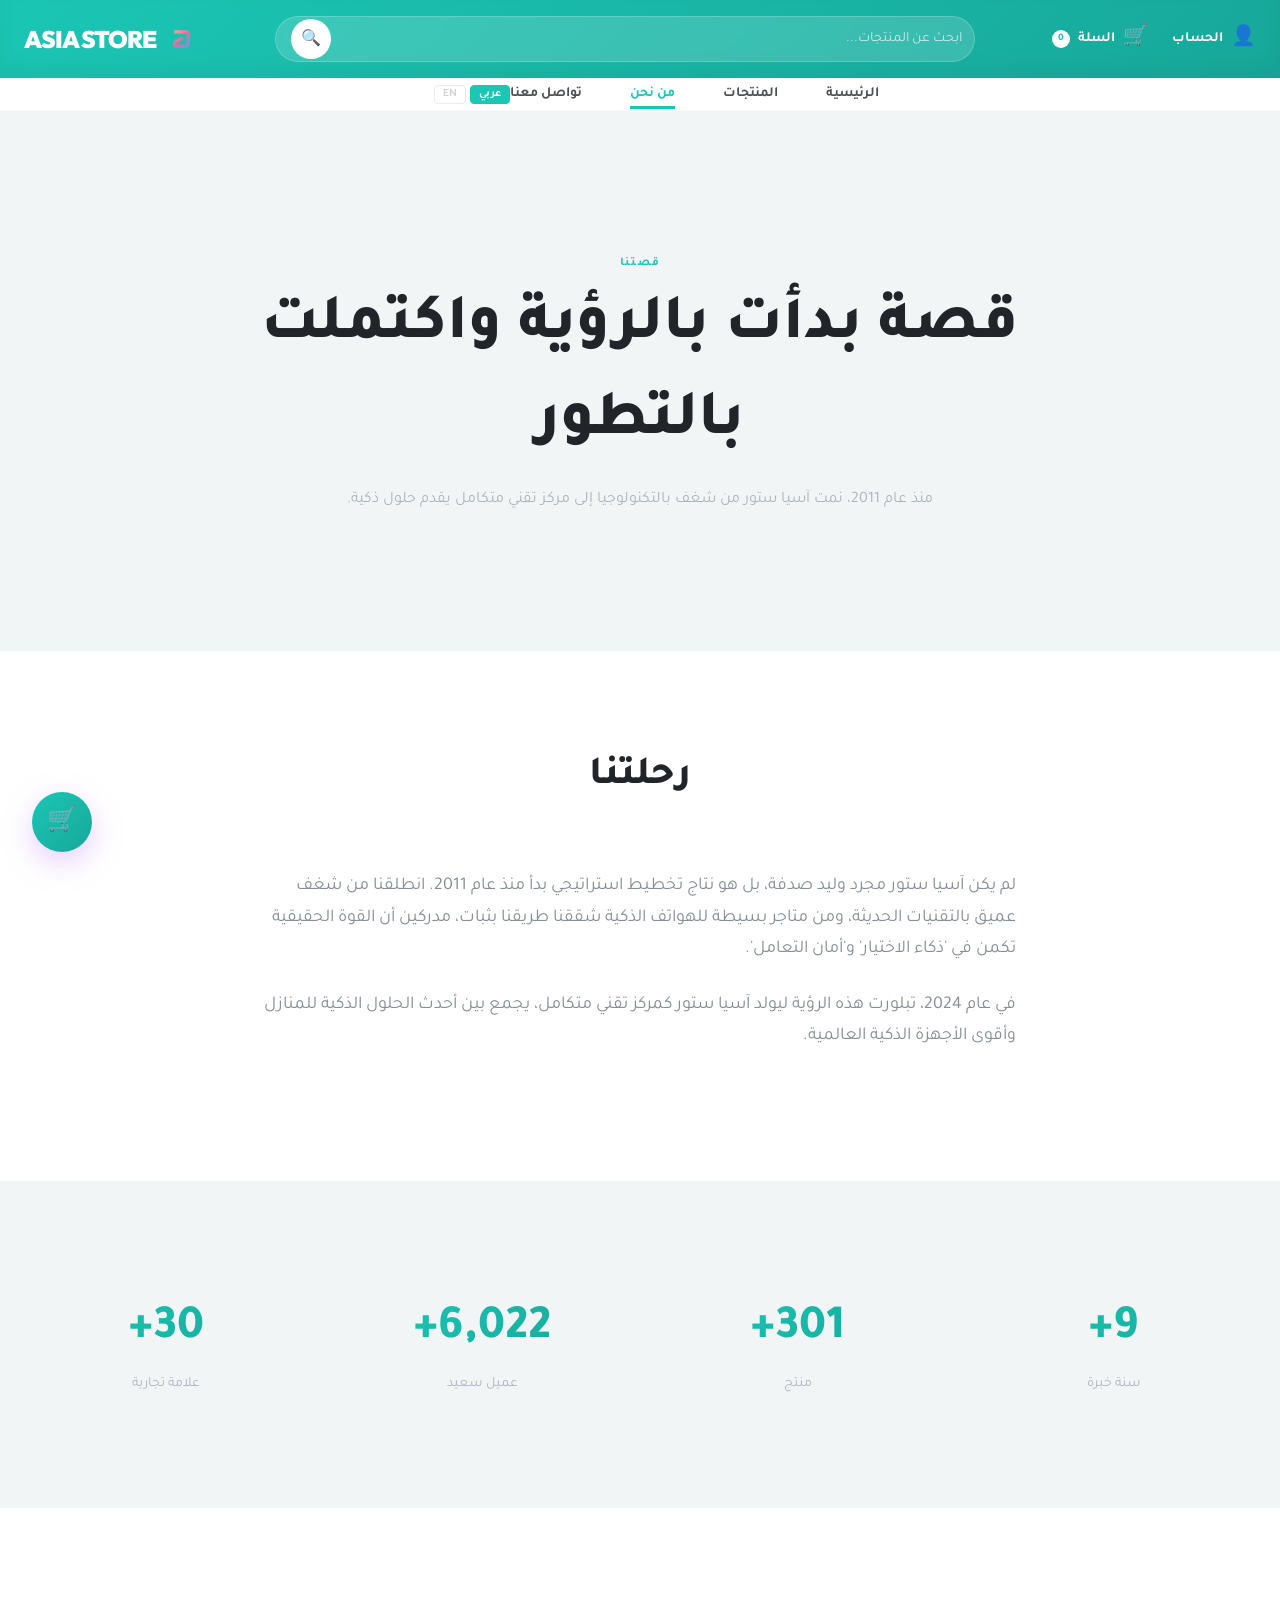
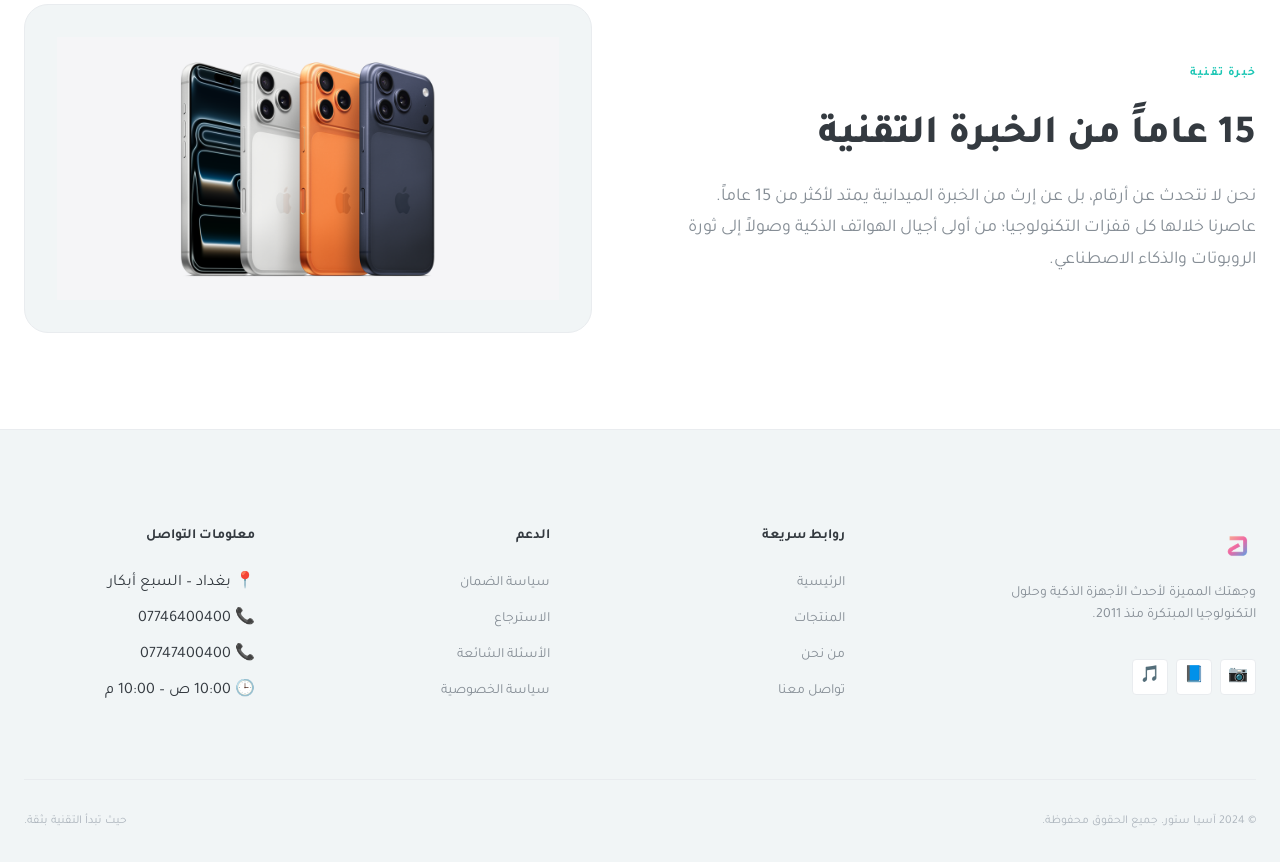
==== pages/about.html @ 78df60da "Initial project upload" ====
<!DOCTYPE html>
<html lang="ar" dir="rtl">

<head>
    <meta charset="UTF-8">
    <meta name="viewport" content="width=device-width, initial-scale=1.0">
    <meta name="description" content="آسيا ستور - قصة نجاح تمتد لأكثر من 15 عاماً في عالم التقنية">
    <title>من نحن | آسيا ستور - Asia Store</title>
    <link rel="preconnect" href="https://fonts.googleapis.com">
    <link rel="preconnect" href="https://fonts.gstatic.com" crossorigin>
    <link
        href="https://fonts.googleapis.com/css2?family=Inter:wght@300;400;500;600;700;900&family=Outfit:wght@300;400;500;600;700;900&family=Tajawal:wght@300;400;500;700;800;900&family=Bai+Jamjuree:wght@300;400;500;600;700&display=swap"
        rel="stylesheet">
    <link rel="stylesheet" href="../css/variables.css">
    <link rel="stylesheet" href="../css/base.css">
    <link rel="stylesheet" href="../css/animations.css">
    <link rel="stylesheet" href="../css/components.css">
    <link rel="stylesheet" href="../css/pages.css">
</head>

<body>
    <!-- Page Transition -->
    <div class="page-transition">
        <div class="panel"></div>
        <div class="panel"></div>
        <div class="panel"></div>
        <div class="panel"></div>
        <div class="panel"></div>
    </div>

    <!-- Header -->
    <header class="header" id="header">
        <div class="header__top">
            <div class="container container--wide">
                <div class="header__top-wrapper">
                    <div class="header__utilities">
                        <a href="#" class="header__util-link" id="accountTrigger">
                            <span class="header__util-icon">👤</span>
                            <span class="header__util-text" data-i18n="nav_account">الحساب</span>
                        </a>
                        <a href="#" class="header__util-link" id="cartTrigger">
                            <span class="header__util-icon">🛒</span>
                            <span class="header__util-text" data-i18n="nav_cart">السلة</span>
                            <span class="cart-count">0</span>
                        </a>
                    </div>
                    <div class="header__search">
                        <form class="search-bar">
                            <input type="text" data-i18n-placeholder="search_placeholder" placeholder="ابحث عن المنتجات...">
                            <button type="submit">🔍</button>
                        </form>
                    </div>
                    <a href="../index.html" class="header__logo">
                        <img src="../assets/logo.svg" alt="Asia Store Logo">
                        <span class="header__logo-text">Asia Store</span>
                    </a>
                </div>
            </div>
        </div>
        <div class="header__bottom">
            <div class="container container--wide">
                <nav class="header__nav" id="mainNav">
                    <ul class="header__nav-list">
                        <li><a href="../index.html" class="header__nav-link" data-i18n="nav_home">الرئيسية</a></li>
                        <li><a href="products.html" class="header__nav-link" data-i18n="nav_products">المنتجات</a></li>
                        <li><a href="about.html" class="header__nav-link active" data-i18n="nav_about">من نحن</a></li>
                        <li><a href="contact.html" class="header__nav-link" data-i18n="nav_contact">تواصل معنا</a></li>
                    </ul>
                    <div class="lang-switcher">
                        <button class="lang-btn active" data-lang="ar">عربي</button>
                        <button class="lang-btn" data-lang="en">EN</button>
                    </div>
                </nav>
                <button class="menu-toggle" id="menuToggle" aria-label="Toggle Menu">
                    <span></span><span></span><span></span>
                </button>
            </div>
        </div>
    </header>

    <!-- About Hero -->
    <section class="about-hero" style="background: var(--surface-alt); padding: var(--space-4xl) 0; position: relative; overflow: hidden;">
        <div class="container">
            <div class="about-hero__content" style="text-align: center; max-width: 800px; margin: 0 auto;">
                <span class="section-header__label" data-i18n="about_hero_label">قصتنا</span>
                <h1 class="section-header__title" style="font-size: var(--fs-hero); margin-bottom: var(--space-md);" data-i18n="about_hero_title">قصة بدأت بالرؤية واكتملت بالتطور</h1>
                <p class="section-header__subtitle" data-i18n="about_hero_subtitle">منذ عام 2011، نمت آسيا ستور من شغف بالتكنولوجيا إلى مركز تقني متكامل.</p>
            </div>
        </div>
    </section>

    <!-- Our Story -->
    <section class="section">
        <div class="container container--narrow">
            <div class="section-header reveal">
                <h2 class="section-header__title" data-i18n="about_story_title">رحلتنا</h2>
            </div>
            <div class="reveal" style="margin-bottom: var(--space-xl);">
                <p style="font-size: var(--fs-md); color: var(--color-gray-600); line-height: var(--lh-relaxed); margin-bottom: var(--space-lg);" data-i18n="about_story_p1">
                    لم يكن آسيا ستور مجرد وليد صدفة، بل هو نتاج تخطيط استراتيجي بدأ منذ عام 2011. انطلقنا من شغف عميق بالتقنيات الحديثة، ومن متاجر بسيطة للهواتف الذكية شققنا طريقنا بثبات.
                </p>
                <p style="font-size: var(--fs-md); color: var(--color-gray-600); line-height: var(--lh-relaxed);" data-i18n="about_story_p2">
                    في عام 2024، تبلورت هذه الرؤية ليولد آسيا ستور كمركز تقني متكامل، يجمع بين أحدث الحلول الذكية للمنازل وأقوى الأجهزة الذكية العالمية.
                </p>
            </div>
        </div>
    </section>

    <!-- Stats -->
    <section class="section" style="background: var(--surface-alt); padding: var(--space-3xl) 0;">
        <div class="container">
            <div class="stats-row">
                <div class="stat-card reveal delay-1">
                    <div class="stat-card__number" data-counter="15" data-counter-suffix="+">0</div>
                    <div class="stat-card__label" data-i18n="stat_years">سنة خبرة</div>
                </div>
                <div class="stat-card reveal delay-2">
                    <div class="stat-card__number" data-counter="500" data-counter-suffix="+">0</div>
                    <div class="stat-card__label" data-i18n="stat_products">منتج</div>
                </div>
                <div class="stat-card reveal delay-3">
                    <div class="stat-card__number" data-counter="10000" data-counter-suffix="+">0</div>
                    <div class="stat-card__label" data-i18n="stat_customers">عميل سعيد</div>
                </div>
                <div class="stat-card reveal delay-4">
                    <div class="stat-card__number" data-counter="50" data-counter-suffix="+">0</div>
                    <div class="stat-card__label" data-i18n="stat_brands">علامة تجارية</div>
                </div>
            </div>
        </div>
    </section>

    <!-- Experience Section -->
    <section class="section">
        <div class="container">
            <div class="responsive-grid" style="display: grid; grid-template-columns: 1fr 1fr; gap: var(--space-4xl); align-items: center;">
                <div class="reveal-left">
                    <span class="section-header__label">خبرة تقنية</span>
                    <h2 style="font-size: var(--fs-3xl); font-weight: var(--fw-black); margin: var(--space-lg) 0; line-height: var(--lh-tight);" data-i18n="about_experience_title">15 عاماً من الخبرة التقنية</h2>
                    <p style="font-size: var(--fs-md); color: var(--color-gray-600); line-height: var(--lh-relaxed);" data-i18n="about_experience_desc">
                        نحن لا نتحدث عن أرقام، بل عن إرث من الخبرة الميدانية يمتد لأكثر من 15 عاماً من التطور المستمر في خدمة السوق العراقي.
                    </p>
                </div>
                <div class="reveal-right">
                    <div style="background: var(--surface-alt); border-radius: var(--radius-xl); padding: var(--space-xl); border: 1px solid var(--color-gray-200);">
                         <img src="../assets/images/iphone.png" alt="Tech" style="width: 100%; height: auto; object-fit: contain;">
                    </div>
                </div>
            </div>
        </div>
    </section>

    <!-- Footer -->
    <footer class="footer" id="footer">
        <div class="container">
            <div class="footer__grid">
                <div class="footer__brand">
                    <img src="../assets/logo.svg" alt="Asia Store">
                    <p data-i18n="footer_desc">وجهتك المميزة لأحدث الأجهزة الذكية وحلول التكنولوجيا المبتكرة منذ 2011.</p>
                    <div class="footer__social">
                        <a href="https://www.instagram.com/asia.store.iq" target="_blank" aria-label="Instagram">📷</a>
                        <a href="https://www.facebook.com/share/1KiaEUe9XV" target="_blank" aria-label="Facebook">📘</a>
                        <a href="https://www.tiktok.com/@asia.store24" target="_blank" aria-label="TikTok">🎵</a>
                    </div>
                </div>

                <div>
                    <h4 class="footer__title" data-i18n="footer_quick">روابط سريعة</h4>
                    <ul class="footer__links">
                        <li><a href="../index.html" data-i18n="nav_home">الرئيسية</a></li>
                        <li><a href="products.html" data-i18n="nav_products">المنتجات</a></li>
                        <li><a href="about.html" data-i18n="nav_about">من نحن</a></li>
                        <li><a href="contact.html" data-i18n="nav_contact">تواصل معنا</a></li>
                    </ul>
                </div>

                <div>
                    <h4 class="footer__title" data-i18n="footer_support">الدعم</h4>
                    <ul class="footer__links">
                        <li><a href="warranty.html" data-i18n="footer_warranty">سياسة الضمان</a></li>
                        <li><a href="returns.html" data-i18n="footer_returns">الاسترجاع</a></li>
                        <li><a href="faq.html" data-i18n="footer_faq">الأسئلة الشائعة</a></li>
                        <li><a href="privacy.html" data-i18n="footer_privacy">سياسة الخصوصية</a></li>
                    </ul>
                </div>

                <div>
                    <h4 class="footer__title" data-i18n="footer_contact">معلومات التواصل</h4>
                    <ul class="footer__links">
                        <li>📍 بغداد – السبع أبكار</li>
                        <li>📞 07746400400</li>
                        <li>📞 07747400400</li>
                        <li>🕒 10:00 ص – 10:00 م</li>
                    </ul>
                </div>
            </div>

            <div class="footer__bottom">
                <p data-i18n="footer_rights">© 2024 آسيا ستور. جميع الحقوق محفوظة.</p>
                <p data-i18n="footer_tagline">حيث تبدأ التقنية بثقة.</p>
            </div>
        </div>
    </footer>

    <script src="../js/i18n.js"></script>
    <script src="../js/main.js"></script>
    <script src="../js/cart.js"></script>
    <script src="../js/auth.js"></script>
</body>

</html>
---- css/variables.css ----
/* ========================================
   ASIA STORE - Design Tokens & Variables
   Inspired by pointiraq.com - Professional Teal Theme
   ======================================== */

:root {
  /* Primary Brand Colors */
  --color-primary: #1bc6b4;
  --color-primary-dark: #17a89a;
  --color-primary-light: #48d1c3;
  --color-secondary: #515D66;
  --color-accent: #DD3842; /* Soft Red for sales */
  --color-success: #28a745;
  --color-warning: #ffc107;
  --color-info: #17a2b8;
  
  /* Gradients */
  --gradient-primary: linear-gradient(135deg, #1bc6b4 0%, #17a89a 100%);
  --gradient-soft: linear-gradient(180deg, #F1F5F6 0%, #FFFFFF 100%);
  --gradient-text: linear-gradient(135deg, #1bc6b4, #515D66);
  
  /* Neutral Colors */
  --color-white: #FFFFFF;
  --color-offwhite: #F1F5F6;
  --color-gray-100: #F8F9FA;
  --color-gray-200: #E9ECEF;
  --color-gray-300: #DEE2E6;
  --color-gray-400: #CED4DA;
  --color-gray-500: #ADB5BD;
  --color-gray-600: #868E96;
  --color-gray-700: #495057;
  --color-gray-800: #343A40;
  --color-gray-900: #212529;
  --color-black: #000000;
  
  /* Surfaces */
  --surface-main: #FFFFFF;
  --surface-alt: #F1F5F6;
  --surface-dark: #212529;
  --surface-card: #FFFFFF;
  
  /* Typography */
  --font-primary: 'Bai Jamjuree', 'Tajawal', -apple-system, BlinkMacSystemFont, sans-serif;
  --font-arabic: 'Tajawal', 'Bai Jamjuree', sans-serif;
  
  --fs-xs: 0.75rem;
  --fs-sm: 0.875rem;
  --fs-base: 1rem;
  --fs-md: 1.125rem;
  --fs-lg: 1.25rem;
  --fs-xl: 1.5rem;
  --fs-2xl: 2rem;
  --fs-3xl: 2.5rem;
  --fs-4xl: 3rem;
  --fs-5xl: 3.5rem;
  --fs-6xl: 4.5rem;
  --fs-hero: clamp(2.2rem, 5vw, 4.5rem);
  
  --fw-light: 300;
  --fw-regular: 400;
  --fw-medium: 500;
  --fw-semibold: 600;
  --fw-bold: 700;
  --fw-black: 800;
  
  --lh-tight: 1.1;
  --lh-snug: 1.25;
  --lh-normal: 1.5;
  --lh-relaxed: 1.75;
  
  /* Spacing */
  --space-xs: 0.25rem;
  --space-sm: 0.5rem;
  --space-md: 1rem;
  --space-lg: 1.5rem;
  --space-xl: 2rem;
  --space-2xl: 3rem;
  --space-3xl: 4rem;
  --space-4xl: 6rem;
  --space-5xl: 8rem;
  --space-section: clamp(3rem, 8vw, 6rem);
  
  /* Border Radius */
  --radius-sm: 0.25rem;
  --radius-md: 0.5rem;
  --radius-lg: 1rem;
  --radius-xl: 1.5rem;
  --radius-full: 9999px;
  
  /* Shadows */
  --shadow-sm: 0 1px 3px rgba(0,0,0,0.1);
  --shadow-md: 0 4px 6px rgba(0,0,0,0.05);
  --shadow-lg: 0 10px 15px rgba(0,0,0,0.1);
  --shadow-xl: 0 20px 25px rgba(0,0,0,0.1);
  --shadow-card: 0 0 20px rgba(0,0,0,0.05);
  
  /* Transitions */
  --transition-fast: 0.15s ease;
  --transition-base: 0.25s ease;
  --transition-slow: 0.4s ease;
  
  /* Z-Index */
  --z-base: 1;
  --z-dropdown: 100;
  --z-sticky: 200;
  --z-header: 300;
  --z-overlay: 400;
  --z-modal: 500;
  
  /* Container */
  --container-max: 1280px;
  --container-wide: 1440px;
  --container-narrow: 800px;
  --container-padding: 1.5rem;
}

[dir="rtl"] {
  --font-primary: var(--font-arabic);
}
---- css/base.css ----
/* ========================================
   ASIA STORE - Base & Reset Styles
   ======================================== */

@import url('https://fonts.googleapis.com/css2?family=Inter:wght@300;400;500;600;700;900&family=Tajawal:wght@300;400;500;700;800;900&family=Bai+Jamjuree:wght@300;400;500;600;700&display=swap');

*,
*::before,
*::after {
    margin: 0;
    padding: 0;
    box-sizing: border-box;
}

html {
    scroll-behavior: smooth;
    font-size: 16px;
    -webkit-font-smoothing: antialiased;
    -moz-osx-font-smoothing: grayscale;
}

body {
    font-family: var(--font-primary);
    font-weight: var(--fw-regular);
    line-height: var(--lh-normal);
    color: var(--color-gray-800);
    background: var(--surface-main);
    overflow-x: hidden;
    min-height: 100vh;
}

[dir="rtl"] body {
    font-family: var(--font-arabic);
}

img {
    max-width: 100%;
    height: auto;
    display: block;
}

a {
    text-decoration: none;
    color: inherit;
    transition: var(--transition-base);
}

ul,
ol {
    list-style: none;
}

button {
    border: none;
    background: none;
    cursor: pointer;
    font-family: inherit;
    font-size: inherit;
    color: inherit;
}

input,
textarea,
select {
    font-family: inherit;
    font-size: inherit;
    color: var(--color-gray-800);
    outline: none;
    border: none;
    background: none;
}

/* Container */
.container {
    width: 100%;
    max-width: var(--container-max);
    margin: 0 auto;
    padding: 0 var(--container-padding);
}

.container--wide {
    max-width: var(--container-wide);
}

.container--narrow {
    max-width: var(--container-narrow);
}

/* Section */
.section {
    padding: var(--space-section) 0;
    position: relative;
}

/* Gradient Text */
.gradient-text {
    background: var(--gradient-primary);
    -webkit-background-clip: text;
    -webkit-text-fill-color: transparent;
    background-clip: text;
}

/* Selection */
::selection {
    background: rgba(27, 198, 180, 0.2);
    color: var(--color-primary-dark);
}

/* Scrollbar */
::-webkit-scrollbar {
    width: 6px;
}

::-webkit-scrollbar-track {
    background: var(--color-gray-100);
}

::-webkit-scrollbar-thumb {
    background: var(--color-primary);
    border-radius: var(--radius-full);
}

/* Page Transition Overlay (Simplified) */
.page-transition {
    position: fixed;
    top: 0;
    left: 0;
    width: 100%;
    height: 100%;
    z-index: 9999;
    pointer-events: none;
    display: flex;
}

.page-transition .panel {
    flex: 1;
    background: var(--color-primary);
    transform: scaleY(0);
    transform-origin: bottom;
}

.page-transition.active .panel {
    animation: panelUp 0.5s ease forwards;
}

@keyframes panelUp {
    0% { transform: scaleY(0); transform-origin: bottom; }
    50% { transform: scaleY(1); transform-origin: bottom; }
    51% { transform: scaleY(1); transform-origin: top; }
    100% { transform: scaleY(0); transform-origin: top; }
}

/* Visually Hidden */
.sr-only {
    position: absolute;
    width: 1px;
    height: 1px;
    padding: 0;
    margin: -1px;
    overflow: hidden;
    clip: rect(0, 0, 0, 0);
    border: 0;
}
---- css/animations.css ----
/* ========================================
   ASIA STORE - Animations & 3D Effects
   ======================================== */

/* ---- SCROLL REVEAL ANIMATIONS ---- */
.reveal {
    opacity: 0;
    transform: translateY(60px);
    transition: opacity 0.8s cubic-bezier(0.16, 1, 0.3, 1),
        transform 0.8s cubic-bezier(0.16, 1, 0.3, 1);
}

.reveal.visible {
    opacity: 1;
    transform: translateY(0);
}

.reveal-left {
    opacity: 0;
    transform: translateX(-80px);
    transition: opacity 0.8s cubic-bezier(0.16, 1, 0.3, 1),
        transform 0.8s cubic-bezier(0.16, 1, 0.3, 1);
}

.reveal-left.visible {
    opacity: 1;
    transform: translateX(0);
}

.reveal-right {
    opacity: 0;
    transform: translateX(80px);
    transition: opacity 0.8s cubic-bezier(0.16, 1, 0.3, 1),
        transform 0.8s cubic-bezier(0.16, 1, 0.3, 1);
}

.reveal-right.visible {
    opacity: 1;
    transform: translateX(0);
}

.reveal-scale {
    opacity: 0;
    transform: scale(0.85);
    transition: opacity 0.8s cubic-bezier(0.16, 1, 0.3, 1),
        transform 0.8s cubic-bezier(0.16, 1, 0.3, 1);
}

.reveal-scale.visible {
    opacity: 1;
    transform: scale(1);
}

/* Staggered Delays */
.delay-1 {
    transition-delay: 0.1s !important;
}

.delay-2 {
    transition-delay: 0.2s !important;
}

.delay-3 {
    transition-delay: 0.3s !important;
}

.delay-4 {
    transition-delay: 0.4s !important;
}

.delay-5 {
    transition-delay: 0.5s !important;
}

.delay-6 {
    transition-delay: 0.6s !important;
}

/* ---- FLOATING ANIMATION ---- */
@keyframes float {

    0%,
    100% {
        transform: translateY(0) rotate(0deg);
    }

    33% {
        transform: translateY(-15px) rotate(1deg);
    }

    66% {
        transform: translateY(-8px) rotate(-1deg);
    }
}

.float {
    animation: float 6s ease-in-out infinite;
}

.float-slow {
    animation: float 8s ease-in-out infinite;
}

.float-fast {
    animation: float 4s ease-in-out infinite;
}

/* ---- PULSE GLOW ---- */
@keyframes pulseGlow {

    0%,
    100% {
        box-shadow: 0 0 20px rgba(192, 132, 252, 0.2);
    }

    50% {
        box-shadow: 0 0 40px rgba(192, 132, 252, 0.4), 0 0 80px rgba(255, 107, 157, 0.2);
    }
}

.pulse-glow {
    animation: pulseGlow 3s ease-in-out infinite;
}

/* ---- GRADIENT SHIFT ---- */
@keyframes gradientShift {
    0% {
        background-position: 0% 50%;
    }

    50% {
        background-position: 100% 50%;
    }

    100% {
        background-position: 0% 50%;
    }
}

.gradient-shift {
    background-size: 200% 200%;
    animation: gradientShift 4s ease infinite;
}

/* ---- PARTICLE FLOAT ---- */
@keyframes particleFloat {
    0% {
        transform: translate(0, 0) rotate(0deg);
        opacity: 0;
    }

    20% {
        opacity: 1;
    }

    80% {
        opacity: 1;
    }

    100% {
        transform: translate(var(--x, 100px), var(--y, -200px)) rotate(360deg);
        opacity: 0;
    }
}

.particle {
    position: absolute;
    width: var(--size, 6px);
    height: var(--size, 6px);
    background: var(--gradient-primary);
    border-radius: var(--radius-full);
    animation: particleFloat var(--duration, 8s) var(--delay, 0s) infinite linear;
    pointer-events: none;
}

/* ---- ROTATE 3D ---- */
@keyframes rotate3D {
    0% {
        transform: perspective(1000px) rotateY(0deg);
    }

    100% {
        transform: perspective(1000px) rotateY(360deg);
    }
}

.rotate-3d {
    animation: rotate3D 20s linear infinite;
}

/* ---- SHIMMER EFFECT ---- */
@keyframes shimmer {
    0% {
        transform: translateX(-100%);
    }

    100% {
        transform: translateX(100%);
    }
}

.shimmer {
    position: relative;
    overflow: hidden;
}

.shimmer::after {
    content: '';
    position: absolute;
    top: 0;
    left: 0;
    width: 100%;
    height: 100%;
    background: linear-gradient(90deg, transparent, rgba(255, 255, 255, 0.1), transparent);
    animation: shimmer 3s infinite;
}

/* ---- TILT 3D on Hover ---- */
.tilt-3d {
    transform-style: preserve-3d;
    transition: var(--transition-slow);
}

.tilt-3d:hover {
    transform: perspective(1000px) rotateX(5deg) rotateY(-5deg) scale(1.02);
}

/* ---- HERO TEXT ANIMATION ---- */
@keyframes heroTextReveal {
    0% {
        opacity: 0;
        transform: translateY(40px);
        filter: blur(10px);
    }

    100% {
        opacity: 1;
        transform: translateY(0);
        filter: blur(0);
    }
}

.hero-text-animate {
    animation: heroTextReveal 1s cubic-bezier(0.16, 1, 0.3, 1) forwards;
    opacity: 0;
}

.hero-text-animate:nth-child(2) {
    animation-delay: 0.15s;
}

.hero-text-animate:nth-child(3) {
    animation-delay: 0.3s;
}

.hero-text-animate:nth-child(4) {
    animation-delay: 0.45s;
}

/* ---- COUNTER ANIMATION ---- */
@keyframes countUp {
    from {
        opacity: 0;
        transform: translateY(20px);
    }

    to {
        opacity: 1;
        transform: translateY(0);
    }
}

/* ---- MARQUEE ---- */
@keyframes marquee {
    0% {
        transform: translateX(0);
    }

    100% {
        transform: translateX(-50%);
    }
}

[dir="rtl"] @keyframes marquee {
    0% {
        transform: translateX(0);
    }

    100% {
        transform: translateX(50%);
    }
}

.marquee-track {
    display: flex;
    width: max-content;
    animation: marquee 30s linear infinite;
}

.marquee-track:hover {
    animation-play-state: paused;
}

/* ---- ORBIT ANIMATION ---- */
@keyframes orbit {
    0% {
        transform: rotate(0deg) translateX(var(--orbit-radius, 100px)) rotate(0deg);
    }

    100% {
        transform: rotate(360deg) translateX(var(--orbit-radius, 100px)) rotate(-360deg);
    }
}

.orbit {
    animation: orbit var(--orbit-duration, 10s) linear infinite;
}

/* ---- MAGNETIC BUTTON HOVER ---- */
.magnetic {
    transition: transform 0.3s cubic-bezier(0.34, 1.56, 0.64, 1);
}

/* ---- BACKGROUND ORB GLOW ---- */
.bg-orb {
    position: absolute;
    border-radius: 50%;
    filter: blur(80px);
    opacity: 0.15;
    pointer-events: none;
}

.bg-orb--pink {
    background: var(--color-pink);
}

.bg-orb--purple {
    background: var(--color-purple);
}

.bg-orb--blue {
    background: var(--color-blue);
}

/* ---- NOISE TEXTURE OVERLAY ---- */
.noise-overlay::before {
    content: '';
    position: absolute;
    top: 0;
    left: 0;
    width: 100%;
    height: 100%;
    opacity: 0.03;
    background-image: url("data:image/svg+xml,%3Csvg viewBox='0 0 256 256' xmlns='http://www.w3.org/2000/svg'%3E%3Cfilter id='noise'%3E%3CfeTurbulence type='fractalNoise' baseFrequency='0.9' numOctaves='4' stitchTiles='stitch'/%3E%3C/filter%3E%3Crect width='100%25' height='100%25' filter='url(%23noise)'/%3E%3C/svg%3E");
    pointer-events: none;
    z-index: 0;
}

/* ---- LINE DRAWING ---- */
@keyframes drawLine {
    to {
        stroke-dashoffset: 0;
    }
}

/* ---- TYPEWRITER ---- */
@keyframes typewriter {
    from {
        width: 0;
    }

    to {
        width: 100%;
    }
}

@keyframes blink {
    50% {
        border-color: transparent;
    }
}

.typewriter {
    overflow: hidden;
    white-space: nowrap;
    border-right: 3px solid var(--color-purple);
    animation: typewriter 3s steps(40) 1s forwards, blink 0.8s step-end infinite;
    width: 0;
}
---- css/components.css ----
/* ========================================
   ASIA STORE - Components CSS
   ======================================== */

/* ---- HEADER / NAVBAR ---- */
/* ---- HEADER / NAVBAR ---- */
.header {
    position: sticky;
    top: 0;
    width: 100%;
    z-index: var(--z-header);
    transition: var(--transition-base);
}

.header__info {
    background: var(--color-primary-dark);
    padding: 6px 0;
    font-size: 11px;
    font-weight: var(--fw-bold);
    color: rgba(255, 255, 255, 0.9);
    border-bottom: 1px solid rgba(255, 255, 255, 0.1);
}

.header__info .container {
    display: flex;
    justify-content: space-between;
    align-items: center;
}

.header.scrolled {
    box-shadow: var(--shadow-md);
}

.header__top {
    background: var(--gradient-primary);
    color: var(--color-white);
    padding: var(--space-md) 0;
    box-shadow: inset 0 -10px 20px rgba(0,0,0,0.05);
}

.header__top-wrapper {
    display: flex;
    align-items: center;
    justify-content: space-between;
}

[dir="rtl"] .header__top-wrapper {
    flex-direction: row;
}

.header__logo {
    display: flex;
    align-items: center;
    gap: var(--space-sm);
}

.header__logo img {
    height: 36px;
    width: auto;
}

.header__logo-text {
    font-weight: 900;
    font-size: var(--fs-xl);
    color: var(--color-white);
    letter-spacing: -1px;
    font-family: 'Outfit', sans-serif;
    text-transform: uppercase;
}

.header__logo-text span {
    color: rgba(255, 255, 255, 0.7);
}

.header__search {
    flex: 1;
    max-width: 700px;
    margin: 0 var(--space-2xl);
}

.search-bar {
    display: flex;
    background: rgba(255, 255, 255, 0.15);
    border-radius: var(--radius-full);
    padding: 2px 2px 2px 15px;
    border: 1px solid rgba(255, 255, 255, 0.2);
    transition: var(--transition-base);
    backdrop-filter: blur(4px);
}

.search-bar:focus-within {
    background: var(--color-white);
    border-color: var(--color-white);
    box-shadow: 0 10px 30px rgba(0,0,0,0.1);
}

.search-bar input {
    flex: 1;
    background: transparent;
    border: none;
    color: var(--color-white);
    padding: 10px;
    font-size: var(--fs-sm);
    font-family: inherit;
}

.search-bar:focus-within input {
    color: var(--color-gray-800);
}

.search-bar input::placeholder {
    color: rgba(255, 255, 255, 0.7);
}

.search-bar:focus-within input::placeholder {
    color: var(--color-gray-400);
}

.search-bar button {
    background: var(--color-white);
    color: var(--color-primary);
    font-size: var(--fs-base);
    width: 40px;
    height: 40px;
    border-radius: var(--radius-full);
    display: flex;
    align-items: center;
    justify-content: center;
}

.header__utilities {
    display: flex;
    align-items: center;
    gap: var(--space-lg);
}

.header__util-link {
    display: flex;
    align-items: center;
    gap: 8px;
    color: var(--color-white);
    font-size: var(--fs-sm);
    font-weight: var(--fw-bold);
    transition: var(--transition-base);
}

.header__util-link:hover {
    color: rgba(255, 255, 255, 0.8);
    transform: translateY(-2px);
}

.header__util-icon {
    font-size: 20px;
}

.header__util-link .cart-count {
    background: var(--color-white);
    color: var(--color-primary);
    font-size: 10px;
    width: 18px;
    height: 18px;
    border-radius: 50%;
    display: flex;
    align-items: center;
    justify-content: center;
    font-weight: var(--fw-black);
}

.header__bottom {
    background: var(--color-white);
    padding: var(--space-xs) 0;
    border-bottom: 1px solid var(--color-gray-100);
}

.header__nav {
    display: flex;
    align-items: center;
    justify-content: center;
}

.header__nav-list {
    display: flex;
    align-items: center;
    gap: var(--space-2xl);
}

.header__nav-link {
    font-size: var(--fs-sm);
    font-weight: var(--fw-semibold);
    color: var(--color-gray-700);
    padding: var(--space-sm) 0;
    position: relative;
    transition: var(--transition-base);
}

.header__nav-link:hover,
.header__nav-link.active {
    color: var(--color-primary);
}

.header__nav-link::after {
    content: '';
    position: absolute;
    bottom: 0;
    left: 0;
    width: 0;
    height: 3px;
    background: var(--color-primary);
    transition: var(--transition-base);
}

.header__nav-link:hover::after,
.header__nav-link.active::after {
    width: 100%;
}

/* Language Switcher */
.lang-switcher {
    display: flex;
    align-items: center;
    gap: 4px;
    margin-right: var(--space-xl);
}

[dir="rtl"] .lang-switcher {
    margin-right: 0;
    margin-left: var(--space-xl);
}

.lang-btn {
    padding: 2px 8px;
    border-radius: var(--radius-sm);
    font-size: 11px;
    font-weight: var(--fw-bold);
    color: var(--color-gray-400);
    border: 1px solid var(--color-gray-200);
}

.lang-btn.active {
    background: var(--color-primary);
    color: var(--color-white);
    border-color: var(--color-primary);
}

/* Mobile Menu Toggle */
.menu-toggle {
    display: none;
    flex-direction: column;
    gap: 6px;
    width: 30px;
    cursor: pointer;
}

.menu-toggle span {
    display: block;
    height: 3px;
    background: var(--color-gray-800);
    border-radius: var(--radius-full);
}

/* Mobile Menu */
@media (max-width: 992px) {
    .header__search {
        display: none;
    }
    
    .header__nav {
        position: fixed;
        top: 0;
        right: -100%;
        width: 80%;
        max-width: 300px;
        height: 100vh;
        background: var(--color-white);
        flex-direction: column;
        justify-content: flex-start;
        padding-top: var(--space-5xl);
        box-shadow: -10px 0 30px rgba(0,0,0,0.1);
        transition: var(--transition-slow);
    }

    [dir="rtl"] .header__nav {
        right: auto;
        left: -100%;
        box-shadow: 10px 0 30px rgba(0,0,0,0.1);
    }

    .header__nav.open {
        right: 0;
    }

    [dir="rtl"] .header__nav.open {
        left: 0;
    }

    .header__nav-list {
        flex-direction: column;
        width: 100%;
    }

    .header__nav-link {
        width: 100%;
        padding: var(--space-md) var(--space-xl);
        border-bottom: 1px solid var(--color-gray-100);
    }
    
    .menu-toggle {
        display: flex;
    }
}

/* ---- BUTTONS ---- */
.btn {
    display: inline-flex;
    align-items: center;
    justify-content: center;
    gap: var(--space-sm);
    padding: 12px 28px;
    border-radius: var(--radius-md);
    font-weight: var(--fw-bold);
    font-size: var(--fs-sm);
    transition: var(--transition-base);
    cursor: pointer;
}

.btn--primary {
    background: var(--color-primary);
    color: var(--color-white);
}

.btn--primary:hover {
    background: var(--color-primary-dark);
}

.btn--outline-dark {
    border: 1px solid var(--color-gray-300);
    color: var(--color-gray-800);
}

.btn--outline-dark:hover {
    border-color: var(--color-primary);
    color: var(--color-primary);
}

.btn--sm {
    padding: 8px 16px;
    font-size: var(--fs-xs);
}

.btn--lg {
    padding: 16px 36px;
    font-size: var(--fs-base);
}

/* ---- PRODUCT CARDS ---- */
.product-card {
    background: var(--surface-main);
    border: 1px solid var(--color-gray-200);
    border-radius: var(--radius-lg);
    padding: var(--space-lg);
    transition: var(--transition-base);
    display: flex;
    flex-direction: column;
}

.product-card:hover {
    border-color: var(--color-primary-light);
    box-shadow: var(--shadow-md);
    transform: translateY(-5px);
}

.product-card__badge {
    position: absolute;
    top: 10px;
    right: 10px;
    background: var(--color-accent);
    color: var(--color-white);
    padding: 4px 10px;
    font-size: 10px;
    font-weight: var(--fw-bold);
    border-radius: var(--radius-sm);
    z-index: 2;
}

[dir="rtl"] .product-card__badge {
    right: auto;
    left: 10px;
}

.product-card__image {
    height: 180px;
    margin-bottom: var(--space-lg);
    display: flex;
    align-items: center;
    justify-content: center;
}

.product-card__image img {
    max-height: 100%;
    object-fit: contain;
}

.product-card__category {
    font-size: 11px;
    color: var(--color-gray-500);
    margin-bottom: 4px;
    text-transform: uppercase;
    font-weight: var(--fw-semibold);
}

.product-card__title {
    font-size: var(--fs-base);
    font-weight: var(--fw-bold);
    color: var(--color-gray-800);
    margin-bottom: var(--space-sm);
    line-height: 1.4;
    height: 2.8em;
    overflow: hidden;
}

.product-card__desc {
    font-size: var(--fs-xs);
    color: var(--color-gray-500);
    margin-bottom: var(--space-md);
    display: none; /* Hide desc in list to keep it clean */
}

.product-card__actions {
    display: flex;
    align-items: center;
    justify-content: space-between;
    margin-top: auto;
}

.product-card__price {
    font-size: var(--fs-md);
    font-weight: var(--fw-black);
    color: var(--color-primary);
}

/* ---- FEATURE CARDS ---- */
.feature-card {
    background: var(--surface-main);
    border: 1px solid var(--color-gray-100);
    border-radius: var(--radius-lg);
    padding: var(--space-xl);
    text-align: center;
    transition: var(--transition-base);
}

.feature-card:hover {
    border-color: var(--color-primary-light);
    transform: translateY(-5px);
    box-shadow: var(--shadow-md);
}

.feature-card__icon {
    font-size: 32px;
    margin-bottom: var(--space-md);
}

.feature-card__title {
    font-size: var(--fs-base);
    font-weight: var(--fw-bold);
    color: var(--color-gray-800);
    margin-bottom: var(--space-sm);
}

.feature-card__desc {
    font-size: var(--fs-sm);
    color: var(--color-gray-500);
    line-height: 1.6;
}

/* ---- SECTION HEADERS ---- */
.section-header {
    text-align: center;
    margin-bottom: var(--space-3xl);
}

.section-header__label {
    display: inline-block;
    color: var(--color-primary);
    font-size: var(--fs-xs);
    font-weight: var(--fw-bold);
    text-transform: uppercase;
    letter-spacing: 0.1em;
    margin-bottom: var(--space-sm);
}

.section-header__title {
    font-size: var(--fs-3xl);
    font-weight: var(--fw-black);
    color: var(--color-gray-900);
    margin-bottom: var(--space-sm);
}

.section-header__subtitle {
    font-size: var(--fs-base);
    color: var(--color-gray-500);
    max-width: 600px;
    margin: 0 auto;
}

/* ---- FOOTER ---- */
.footer {
    background: var(--surface-alt);
    padding: var(--space-4xl) 0 var(--space-xl);
    border-top: 1px solid var(--color-gray-200);
}

.footer__grid {
    display: grid;
    grid-template-columns: 1.5fr repeat(3, 1fr);
    gap: var(--space-3xl);
    margin-bottom: var(--space-3xl);
}

.footer__brand p {
    color: var(--color-gray-600);
    font-size: var(--fs-sm);
    line-height: 1.6;
    margin-top: var(--space-md);
    max-width: 300px;
}

.footer__brand img {
    height: 40px;
}

.footer__title {
    font-size: var(--fs-sm);
    font-weight: var(--fw-bold);
    color: var(--color-gray-800);
    margin-bottom: var(--space-lg);
    text-transform: uppercase;
}

.footer__links li {
    margin-bottom: 12px;
}

.footer__links a {
    color: var(--color-gray-600);
    font-size: var(--fs-sm);
    transition: var(--transition-base);
}

.footer__links a:hover {
    color: var(--color-primary);
    padding-left: 6px;
}

[dir="rtl"] .footer__links a:hover {
    padding-left: 0;
    padding-right: 6px;
}

.footer__social {
    display: flex;
    gap: var(--space-sm);
    margin-top: var(--space-xl);
}

.footer__social a {
    width: 36px;
    height: 36px;
    border-radius: var(--radius-sm);
    background: var(--color-white);
    border: 1px solid var(--color-gray-200);
    display: flex;
    align-items: center;
    justify-content: center;
    color: var(--color-gray-600);
    transition: var(--transition-base);
}

.footer__social a:hover {
    background: var(--color-primary);
    color: var(--color-white);
    border-color: var(--color-primary);
    transform: translateY(-3px);
}

.footer__bottom {
    border-top: 1px solid var(--color-gray-200);
    padding-top: var(--space-xl);
    display: flex;
    justify-content: space-between;
    align-items: center;
    flex-wrap: wrap;
    gap: var(--space-md);
}

.footer__bottom p {
    color: var(--color-gray-500);
    font-size: var(--fs-xs);
}

@media (max-width: 992px) {
    .footer__grid {
        grid-template-columns: 1fr 1fr;
    }
}

@media (max-width: 576px) {
    .footer__grid {
        grid-template-columns: 1fr;
    }
}

/* ---- SHOPPING CART ---- */
.cart-overlay {
    position: fixed;
    top: 0;
    left: 0;
    width: 100vw;
    height: 100vh;
    background: rgba(0, 0, 0, 0.5);
    backdrop-filter: blur(5px);
    z-index: 1000;
    opacity: 0;
    visibility: hidden;
    transition: var(--transition-base);
}

.cart-overlay.active {
    opacity: 1;
    visibility: visible;
}

.cart-sidebar {
    position: fixed;
    top: 0;
    right: 0;
    width: 100%;
    max-width: 450px;
    height: 100vh;
    background: var(--color-white);
    border-left: 1px solid var(--color-gray-100);
    z-index: 1001;
    transform: translateX(100%);
    transition: all 0.4s cubic-bezier(0.4, 0, 0.2, 1);
    display: flex;
    flex-direction: column;
    box-shadow: var(--shadow-2xl);
}

[dir="rtl"] .cart-sidebar {
    right: auto;
    left: 0;
    border-left: none;
    border-right: 1px solid var(--color-gray-100);
    transform: translateX(-100%);
}

.cart-sidebar.open {
    transform: translateX(0);
}

.cart-header {
    padding: var(--space-2xl);
    border-bottom: 1px solid var(--color-gray-100);
    display: flex;
    justify-content: space-between;
    align-items: center;
}

.cart-header h3 {
    font-size: var(--fs-xl);
    font-weight: 900;
    color: var(--color-gray-900);
    font-family: 'Outfit', sans-serif;
}

.cart-close {
    background: transparent;
    border: none;
    color: var(--color-gray-400);
    font-size: 2rem;
    cursor: pointer;
    line-height: 1;
}

.cart-close:hover {
    color: var(--color-red-500);
    transform: rotate(90deg);
}

.cart-items {
    flex: 1;
    overflow-y: auto;
    padding: var(--space-lg) var(--space-xl);
    display: flex;
    flex-direction: column;
    gap: var(--space-lg);
}

.cart-empty {
    text-align: center;
    color: var(--color-gray-500);
    padding: var(--space-2xl) 0;
}

.cart-item {
    display: flex;
    gap: var(--space-lg);
    align-items: center;
    background: var(--color-gray-100);
    padding: var(--space-md);
    border-radius: var(--radius-lg);
    position: relative;
    border: 1px solid transparent;
    transition: var(--transition-base);
}

.cart-item:hover {
    background: var(--color-white);
    border-color: var(--color-primary);
    box-shadow: var(--shadow-sm);
}

.cart-item__image {
    width: 60px;
    height: 60px;
    object-fit: contain;
}

.cart-item__info {
    flex: 1;
}

.cart-item__title {
    font-size: var(--fs-sm);
    font-weight: var(--fw-bold);
    color: var(--color-gray-900);
    margin-bottom: 4px;
}

.cart-item__price {
    font-size: var(--fs-sm);
    color: var(--color-primary);
    font-weight: var(--fw-black);
    margin-bottom: var(--space-sm);
}

.cart-item__qty {
    display: flex;
    align-items: center;
    gap: 8px;
}

.cart-item__qty button {
    background: var(--color-white);
    color: var(--color-gray-800);
    border: 1px solid var(--color-gray-200);
    width: 28px;
    height: 28px;
    border-radius: var(--radius-sm);
    cursor: pointer;
    display: flex;
    align-items: center;
    justify-content: center;
    transition: var(--transition-base);
}

.cart-item__qty button:hover {
    background: var(--color-primary);
    color: var(--color-white);
    border-color: var(--color-primary);
}

.cart-item__qty span {
    font-weight: var(--fw-bold);
    color: var(--color-gray-900);
    min-width: 20px;
    text-align: center;
}

.cart-item__remove {
    position: absolute;
    top: var(--space-md);
    right: var(--space-md);
    /* rtl handling down below */
    background: transparent;
    border: none;
    color: var(--color-gray-400);
    cursor: pointer;
    font-size: 1.25rem;
}

[dir="rtl"] .cart-item__remove {
    right: auto;
    left: var(--space-md);
}

.cart-item__remove:hover {
    color: var(--color-red-500);
}

.cart-footer {
    padding: var(--space-2xl);
    border-top: 1px solid var(--color-gray-200);
    background: var(--color-white);
}

.cart-total {
    display: flex;
    justify-content: space-between;
    margin-bottom: var(--space-xl);
    font-size: var(--fs-xl);
    color: var(--color-gray-900);
    font-weight: 900;
}

.cart-fab {
    position: fixed;
    bottom: var(--space-2xl);
    left: var(--space-xl);
    /* Standard RTL position */
    width: 60px;
    height: 60px;
    border-radius: var(--radius-full);
    background: var(--gradient-primary);
    color: var(--color-white);
    box-shadow: 0 10px 30px rgba(192, 132, 252, 0.4);
    display: flex;
    align-items: center;
    justify-content: center;
    font-size: 1.5rem;
    z-index: 999;
    cursor: pointer;
    border: none;
    transition: var(--transition-base);
}

[dir="ltr"] .cart-fab {
    left: auto;
    right: var(--space-xl);
}

.cart-fab:hover {
    transform: translateY(-5px) scale(1.05);
}

.cart-fab__badge {
    position: absolute;
    top: -5px;
    right: -5px;
    /* Handled gracefully by flex */
    background: var(--color-red-500);
    color: var(--color-white);
    font-size: 0.75rem;
    font-weight: var(--fw-bold);
    min-width: 24px;
    height: 24px;
    border-radius: var(--radius-full);
    display: flex;
    align-items: center;
    justify-content: center;
    box-shadow: 0 2px 5px rgba(0, 0, 0, 0.5);
}

[dir="rtl"] .cart-fab__badge {
    right: auto;
    left: -5px;
}

/* ---- AUTH MODAL ---- */
.auth-overlay {
    position: fixed;
    top: 0;
    left: 0;
    width: 100%;
    height: 100%;
    background: rgba(0, 0, 0, 0.4);
    backdrop-filter: blur(8px);
    z-index: 2000;
    opacity: 0;
    visibility: hidden;
    transition: var(--transition-base);
}

.auth-overlay.active {
    opacity: 1;
    visibility: visible;
}

.auth-modal {
    position: fixed;
    top: 50%;
    left: 50%;
    transform: translate(-50%, -40%);
    width: 90%;
    max-width: 450px;
    background: var(--color-white);
    border-radius: var(--radius-xl);
    padding: var(--space-2xl);
    z-index: 2001;
    box-shadow: var(--shadow-2xl);
    opacity: 0;
    visibility: hidden;
    transition: all 0.4s cubic-bezier(0.4, 0, 0.2, 1);
}

.auth-modal.active {
    opacity: 1;
    visibility: visible;
    transform: translate(-50%, -50%);
}

.auth-close {
    position: absolute;
    top: 20px;
    right: 20px;
    font-size: 24px;
    color: var(--color-gray-400);
    cursor: pointer;
    background: transparent;
    border: none;
    line-height: 1;
}

[dir="rtl"] .auth-close {
    right: auto;
    left: 20px;
}

.auth-tabs {
    display: flex;
    gap: var(--space-lg);
    border-bottom: 2px solid var(--color-gray-100);
    margin-bottom: var(--space-xl);
}

.auth-tab {
    padding: var(--space-sm) var(--space-md);
    font-weight: var(--fw-bold);
    color: var(--color-gray-500);
    border-bottom: 2px solid transparent;
    margin-bottom: -2px;
    cursor: pointer;
    background: transparent;
    border: none;
    font-family: inherit;
    font-size: var(--fs-sm);
}

.auth-tab.active {
    color: var(--color-primary);
    border-color: var(--color-primary);
}

.auth-form {
    display: none;
}

.auth-form.active {
    display: block;
}

.form-group {
    margin-bottom: var(--space-lg);
}

.form-group label {
    display: block;
    font-size: var(--fs-xs);
    font-weight: var(--fw-bold);
    color: var(--color-gray-700);
    margin-bottom: 6px;
}

.form-group input {
    width: 100%;
    padding: 12px;
    border: 1px solid var(--color-gray-200);
    border-radius: var(--radius-md);
    font-family: inherit;
    transition: var(--transition-base);
}

.form-group input:focus {
    border-color: var(--color-primary);
    outline: none;
    box-shadow: 0 0 0 3px rgba(27, 198, 180, 0.1);
}

.auth-footer {
    text-align: center;
    padding-top: var(--space-lg);
}

.auth-footer p {
    font-size: var(--fs-sm);
    color: var(--color-gray-600);
}
---- css/pages.css ----
/* ========================================
   ASIA STORE - Page-Specific Styles
   ======================================== */

/* ---- HOME PAGE ---- */
/* ---- HOME PAGE ---- */
/* Hero Section */
.hero {
    position: relative;
    padding: var(--space-5xl) 0;
    background: radial-gradient(circle at top right, rgba(27, 198, 180, 0.05) 0%, var(--color-white) 60%);
    overflow: hidden;
    border-bottom: 1px solid var(--color-gray-100);
}

.hero__wrapper {
    display: flex;
    align-items: center;
    justify-content: space-between;
    gap: var(--space-3xl);
}

@media (max-width: 992px) {
    .hero__wrapper {
        flex-direction: column;
        text-align: center;
    }
}

.hero__content {
    flex: 1;
    z-index: 2;
}

.hero__badge {
    display: inline-block;
    padding: 6px 16px;
    background: rgba(27, 198, 180, 0.1);
    color: var(--color-primary-dark);
    font-size: var(--fs-xs);
    font-weight: var(--fw-bold);
    border-radius: var(--radius-sm);
    margin-bottom: var(--space-lg);
}

.hero__title {
    font-size: var(--fs-hero);
    font-weight: var(--fw-black);
    color: var(--color-gray-900);
    line-height: 1.1;
    margin-bottom: var(--space-md);
}

.hero__subtitle {
    font-size: var(--fs-lg);
    color: var(--color-gray-600);
    line-height: 1.6;
    margin-bottom: var(--space-2xl);
    max-width: 550px;
}

@media (max-width: 992px) {
    .hero__subtitle {
        margin-left: auto;
        margin-right: auto;
    }
}

.hero__actions {
    display: flex;
    align-items: center;
    gap: var(--space-md);
}

@media (max-width: 992px) {
    .hero__actions {
        justify-content: center;
    }
}

.hero__image {
    flex: 1;
    display: flex;
    justify-content: center;
    align-items: center;
}

.hero__image img {
    max-width: 100%;
    height: auto;
    filter: drop-shadow(0 20px 50px rgba(0,0,0,0.1));
}

/* ---- Categories Grid ---- */
.categories-grid {
    display: grid;
    grid-template-columns: repeat(auto-fit, minmax(200px, 1fr));
    gap: var(--space-xl);
}

.category-card {
    position: relative;
    background: var(--surface-main);
    border: 1px solid var(--color-gray-100);
    border-radius: var(--radius-lg);
    padding: var(--space-lg);
    text-align: center;
    transition: var(--transition-base);
    cursor: pointer;
}

.category-card:hover {
    transform: translateY(-5px);
    box-shadow: var(--shadow-md);
    border-color: var(--color-primary-light);
}

.category-card__image {
    height: 120px;
    margin: 0 auto var(--space-md);
    object-fit: contain;
    transition: var(--transition-base);
}

.category-card:hover .category-card__image {
    transform: scale(1.1);
}

.category-card__title {
    font-size: var(--fs-base);
    font-weight: var(--fw-bold);
    color: var(--color-gray-800);
    margin-bottom: 4px;
}

.category-card__count {
    font-size: var(--fs-xs);
    color: var(--color-gray-500);
}

/* ---- Products Grid ---- */
.products-grid {
    display: grid;
    grid-template-columns: repeat(auto-fill, minmax(280px, 1fr));
    gap: var(--space-xl);
}

/* ---- Features Grid ---- */
.features-grid {
    display: grid;
    grid-template-columns: repeat(auto-fit, minmax(260px, 1fr));
    gap: var(--space-xl);
}

/* ---- Newsletter / CTA ---- */
.cta-section {
    padding: var(--space-section) 0;
}

.cta-box {
    position: relative;
    background: var(--color-primary);
    border-radius: var(--radius-lg);
    padding: var(--space-3xl) var(--space-2xl);
    text-align: center;
    color: var(--color-white);
}

.cta-box__title {
    font-size: var(--fs-3xl);
    font-weight: var(--fw-black);
    margin-bottom: var(--space-md);
}

.cta-box__subtitle {
    font-size: var(--fs-base);
    opacity: 0.9;
    margin-bottom: var(--space-2xl);
    max-width: 600px;
    margin-left: auto;
    margin-right: auto;
}

.cta-box__form {
    display: flex;
    justify-content: center;
    gap: var(--space-sm);
    max-width: 500px;
    margin: 0 auto;
}

.cta-box__input {
    flex: 1;
    padding: 14px 20px;
    background: rgba(255, 255, 255, 0.2);
    border: 1px solid rgba(255, 255, 255, 0.3);
    border-radius: var(--radius-md);
    color: var(--color-white);
}

.cta-box__input::placeholder {
    color: rgba(255, 255, 255, 0.7);
}

.cta-box__btn {
    padding: 14px 28px;
    background: var(--color-white);
    color: var(--color-primary-dark);
    font-weight: var(--fw-bold);
    border-radius: var(--radius-md);
    transition: var(--transition-base);
}

.cta-box__btn:hover {
    background: var(--color-gray-100);
}

@media (max-width: 576px) {
    .cta-box__form {
        flex-direction: column;
    }
}

/* ---- ABOUT PAGE ---- */
.about-hero {
    position: relative;
    min-height: 60vh;
    display: flex;
    align-items: center;
    padding-top: 100px;
    overflow: hidden;
}

.about-hero__bg {
    position: absolute;
    top: 0;
    left: 0;
    width: 100%;
    height: 100%;
}

.about-hero__bg img {
    width: 100%;
    height: 100%;
    object-fit: cover;
    opacity: 0.2;
}

.about-hero__overlay {
    position: absolute;
    top: 0;
    left: 0;
    width: 100%;
    height: 100%;
    background: linear-gradient(180deg, rgba(10, 10, 26, 0.6) 0%, var(--surface-dark) 100%);
}

.about-hero__content {
    position: relative;
    z-index: 2;
    text-align: center;
    max-width: 800px;
    margin: 0 auto;
}

/* Timeline */
.timeline {
    position: relative;
    max-width: 800px;
    margin: 0 auto;
    padding: var(--space-xl) 0;
}

.timeline::before {
    content: '';
    position: absolute;
    left: 50%;
    transform: translateX(-50%);
    width: 2px;
    height: 100%;
    background: var(--gradient-primary);
    opacity: 0.3;
}

.timeline__item {
    position: relative;
    padding: var(--space-xl) 0;
    display: flex;
    align-items: flex-start;
    gap: var(--space-2xl);
}

.timeline__item:nth-child(odd) {
    flex-direction: row-reverse;
    text-align: right;
}

[dir="rtl"] .timeline__item:nth-child(odd) {
    text-align: left;
}

[dir="rtl"] .timeline__item:nth-child(even) {
    text-align: right;
}

.timeline__dot {
    position: absolute;
    left: 50%;
    transform: translateX(-50%);
    width: 16px;
    height: 16px;
    background: var(--gradient-primary);
    border-radius: 50%;
    box-shadow: 0 0 20px rgba(192, 132, 252, 0.4);
    z-index: 2;
}

.timeline__content {
    flex: 1;
    max-width: calc(50% - var(--space-2xl));
}

.timeline__year {
    font-size: var(--fs-xl);
    font-weight: var(--fw-black);
    background: var(--gradient-primary);
    -webkit-background-clip: text;
    -webkit-text-fill-color: transparent;
    background-clip: text;
    margin-bottom: var(--space-sm);
}

.timeline__title {
    font-size: var(--fs-lg);
    font-weight: var(--fw-bold);
    margin-bottom: var(--space-sm);
}

.timeline__desc {
    font-size: var(--fs-sm);
    color: var(--color-gray-500);
    line-height: var(--lh-relaxed);
}

@media (max-width: 768px) {
    .timeline::before {
        left: 20px;
    }

    .timeline__dot {
        left: 20px;
    }

    .timeline__item,
    .timeline__item:nth-child(odd) {
        flex-direction: column;
        padding-left: 50px;
        text-align: left;
    }

    [dir="rtl"] .timeline__item,
    [dir="rtl"] .timeline__item:nth-child(odd) {
        padding-left: 0;
        padding-right: 50px;
        text-align: right;
    }

    [dir="rtl"] .timeline::before {
        left: auto;
        right: 20px;
    }

    [dir="rtl"] .timeline__dot {
        left: auto;
        right: 20px;
        transform: translateX(50%);
    }

    .timeline__content {
        max-width: 100%;
    }
}

/* Stats Row */
.stats-row {
    display: grid;
    grid-template-columns: repeat(auto-fit, minmax(200px, 1fr));
    gap: var(--space-xl);
    text-align: center;
}

.stat-card {
    padding: var(--space-2xl);
    background: var(--surface-dark-card);
    border: 1px solid rgba(255, 255, 255, 0.06);
    border-radius: var(--radius-xl);
    transition: var(--transition-slow);
}

.stat-card:hover {
    transform: translateY(-5px);
    border-color: rgba(192, 132, 252, 0.2);
    box-shadow: 0 15px 40px rgba(0, 0, 0, 0.2);
}

.stat-card__number {
    font-size: var(--fs-4xl);
    font-weight: var(--fw-black);
    background: var(--gradient-primary);
    -webkit-background-clip: text;
    -webkit-text-fill-color: transparent;
    background-clip: text;
    margin-bottom: var(--space-sm);
}

.stat-card__label {
    font-size: var(--fs-sm);
    color: var(--color-gray-500);
}

/* ---- PRODUCTS PAGE ---- */
.products-hero {
    padding-top: 120px;
    padding-bottom: var(--space-3xl);
    text-align: center;
}

/* Filter Tabs */
.filter-tabs {
    display: flex;
    align-items: center;
    justify-content: center;
    gap: var(--space-sm);
    flex-wrap: wrap;
    margin-bottom: var(--space-3xl);
}

.filter-tab {
    padding: 10px 24px;
    border-radius: var(--radius-full);
    font-size: var(--fs-sm);
    font-weight: var(--fw-medium);
    color: var(--color-gray-400);
    background: rgba(255, 255, 255, 0.04);
    border: 1px solid rgba(255, 255, 255, 0.08);
    transition: var(--transition-base);
    cursor: pointer;
}

.filter-tab:hover {
    color: var(--color-white);
    border-color: rgba(192, 132, 252, 0.2);
}

.filter-tab.active {
    background: var(--gradient-primary);
    color: var(--color-white);
    border-color: transparent;
}

/* ---- CONTACT PAGE ---- */
.contact-hero {
    padding-top: 120px;
    padding-bottom: var(--space-3xl);
    text-align: center;
}

.contact-grid {
    display: grid;
    grid-template-columns: 1fr 1fr;
    gap: var(--space-3xl);
    align-items: start;
}

@media (max-width: 768px) {
    .contact-grid {
        grid-template-columns: 1fr;
    }
}

.contact-info-cards {
    display: flex;
    flex-direction: column;
    gap: var(--space-lg);
}

.contact-info-card {
    display: flex;
    align-items: flex-start;
    gap: var(--space-lg);
    padding: var(--space-xl);
    background: var(--surface-dark-card);
    border: 1px solid rgba(255, 255, 255, 0.06);
    border-radius: var(--radius-xl);
    transition: var(--transition-slow);
}

.contact-info-card:hover {
    transform: translateX(5px);
    border-color: rgba(192, 132, 252, 0.2);
}

[dir="rtl"] .contact-info-card:hover {
    transform: translateX(-5px);
}

.contact-info-card__icon {
    width: 48px;
    height: 48px;
    min-width: 48px;
    background: var(--gradient-primary);
    border-radius: var(--radius-md);
    display: flex;
    align-items: center;
    justify-content: center;
    font-size: 20px;
}

.contact-info-card__title {
    font-size: var(--fs-base);
    font-weight: var(--fw-bold);
    margin-bottom: var(--space-xs);
}

.contact-info-card__text {
    font-size: var(--fs-sm);
    color: var(--color-gray-500);
    line-height: var(--lh-relaxed);
}

.contact-info-card__text a {
    color: var(--color-purple-light);
}

.contact-info-card__text a:hover {
    text-decoration: underline;
}

/* Contact Form */
.contact-form {
    padding: var(--space-2xl);
    background: var(--surface-dark-card);
    border: 1px solid rgba(255, 255, 255, 0.06);
    border-radius: var(--radius-xl);
}

.form-group {
    margin-bottom: var(--space-lg);
}

.form-group label {
    display: block;
    font-size: var(--fs-sm);
    font-weight: var(--fw-medium);
    color: var(--color-gray-300);
    margin-bottom: var(--space-sm);
}

.form-group input,
.form-group textarea {
    width: 100%;
    padding: 14px 18px;
    background: rgba(255, 255, 255, 0.04);
    border: 1px solid rgba(255, 255, 255, 0.1);
    border-radius: var(--radius-md);
    color: var(--color-white);
    font-size: var(--fs-sm);
    transition: var(--transition-base);
}

.form-group input:focus,
.form-group textarea:focus {
    border-color: var(--color-purple);
    box-shadow: 0 0 0 3px rgba(192, 132, 252, 0.15);
}

.form-group textarea {
    min-height: 140px;
    resize: vertical;
}

/* Map */
.contact-map {
    border-radius: var(--radius-xl);
    overflow: hidden;
    margin-top: var(--space-3xl);
    border: 1px solid rgba(255, 255, 255, 0.06);
    height: 400px;
}

.contact-map iframe {
    width: 100%;
    height: 100%;
    border: 0;
    filter: grayscale(0.6) brightness(0.7) contrast(1.1);
    transition: var(--transition-base);
}

.contact-map:hover iframe {
    filter: grayscale(0) brightness(0.9);
}

/* Working Hours */
.hours-table {
    width: 100%;
    margin-top: var(--space-lg);
}

.hours-table tr {
    border-bottom: 1px solid rgba(255, 255, 255, 0.06);
}

.hours-table td {
    padding: var(--space-sm) 0;
    font-size: var(--fs-sm);
    color: var(--color-gray-400);
}

.hours-table td:last-child {
    text-align: right;
    color: var(--color-white);
}

[dir="rtl"] .hours-table td:last-child {
    text-align: left;
}

/* Social Links Grid */
.social-grid {
    display: grid;
    grid-template-columns: repeat(auto-fit, minmax(200px, 1fr));
    gap: var(--space-md);
    margin-top: var(--space-2xl);
}

.social-card {
    display: flex;
    align-items: center;
    gap: var(--space-md);
    padding: var(--space-lg);
    background: var(--surface-dark-card);
    border: 1px solid rgba(255, 255, 255, 0.06);
    border-radius: var(--radius-lg);
    transition: var(--transition-base);
}

.social-card:hover {
    transform: translateY(-3px);
    border-color: rgba(192, 132, 252, 0.2);
    box-shadow: 0 10px 30px rgba(0, 0, 0, 0.2);
}

.social-card__icon {
    width: 44px;
    height: 44px;
    min-width: 44px;
    border-radius: var(--radius-md);
    display: flex;
    align-items: center;
    justify-content: center;
    font-size: 22px;
}

.social-card__icon--instagram {
    background: linear-gradient(45deg, #f09433, #e6683c, #dc2743, #cc2366, #bc1888);
}

.social-card__icon--facebook {
    background: #1877F2;
}

.social-card__icon--tiktok {
    background: #000;
    border: 1px solid rgba(255, 255, 255, 0.15);
}

.social-card__name {
    font-weight: var(--fw-semibold);
    font-size: var(--fs-sm);
}

.social-card__handle {
    font-size: var(--fs-xs);
    color: var(--color-gray-500);
}
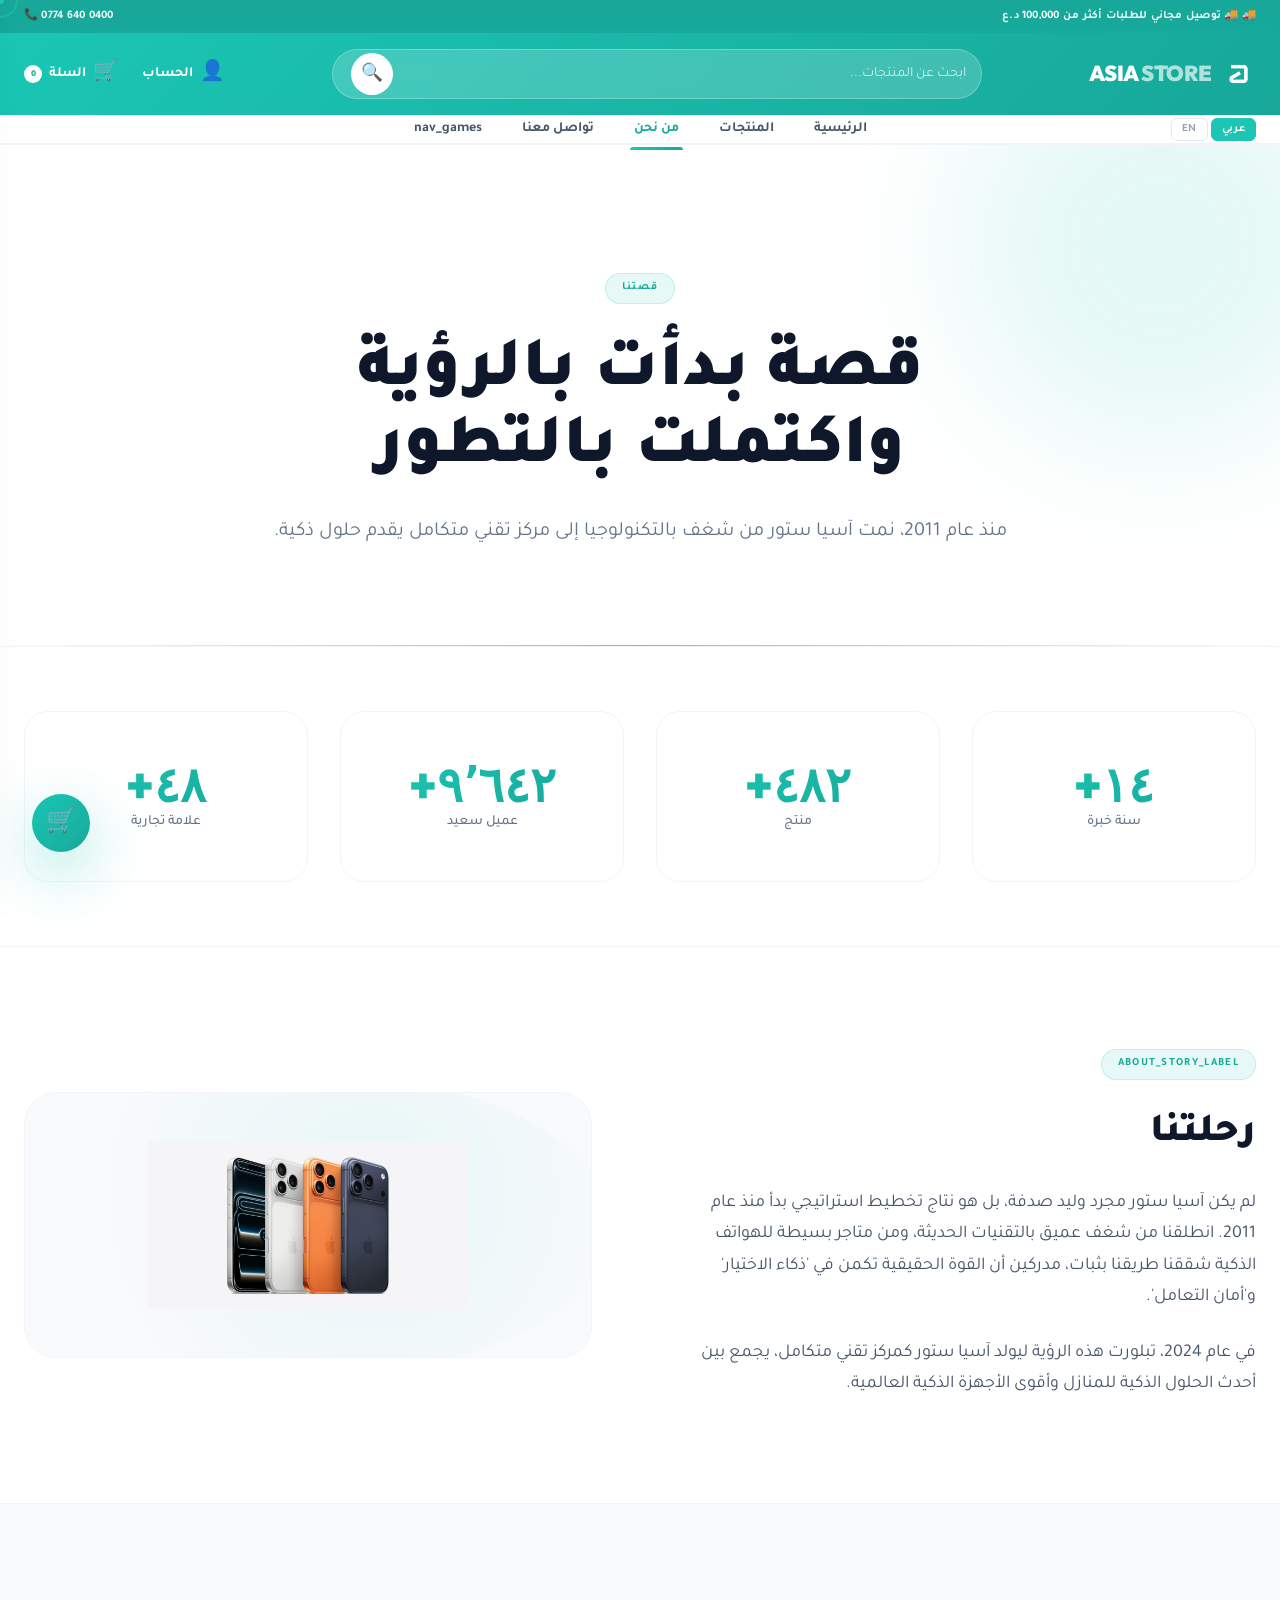
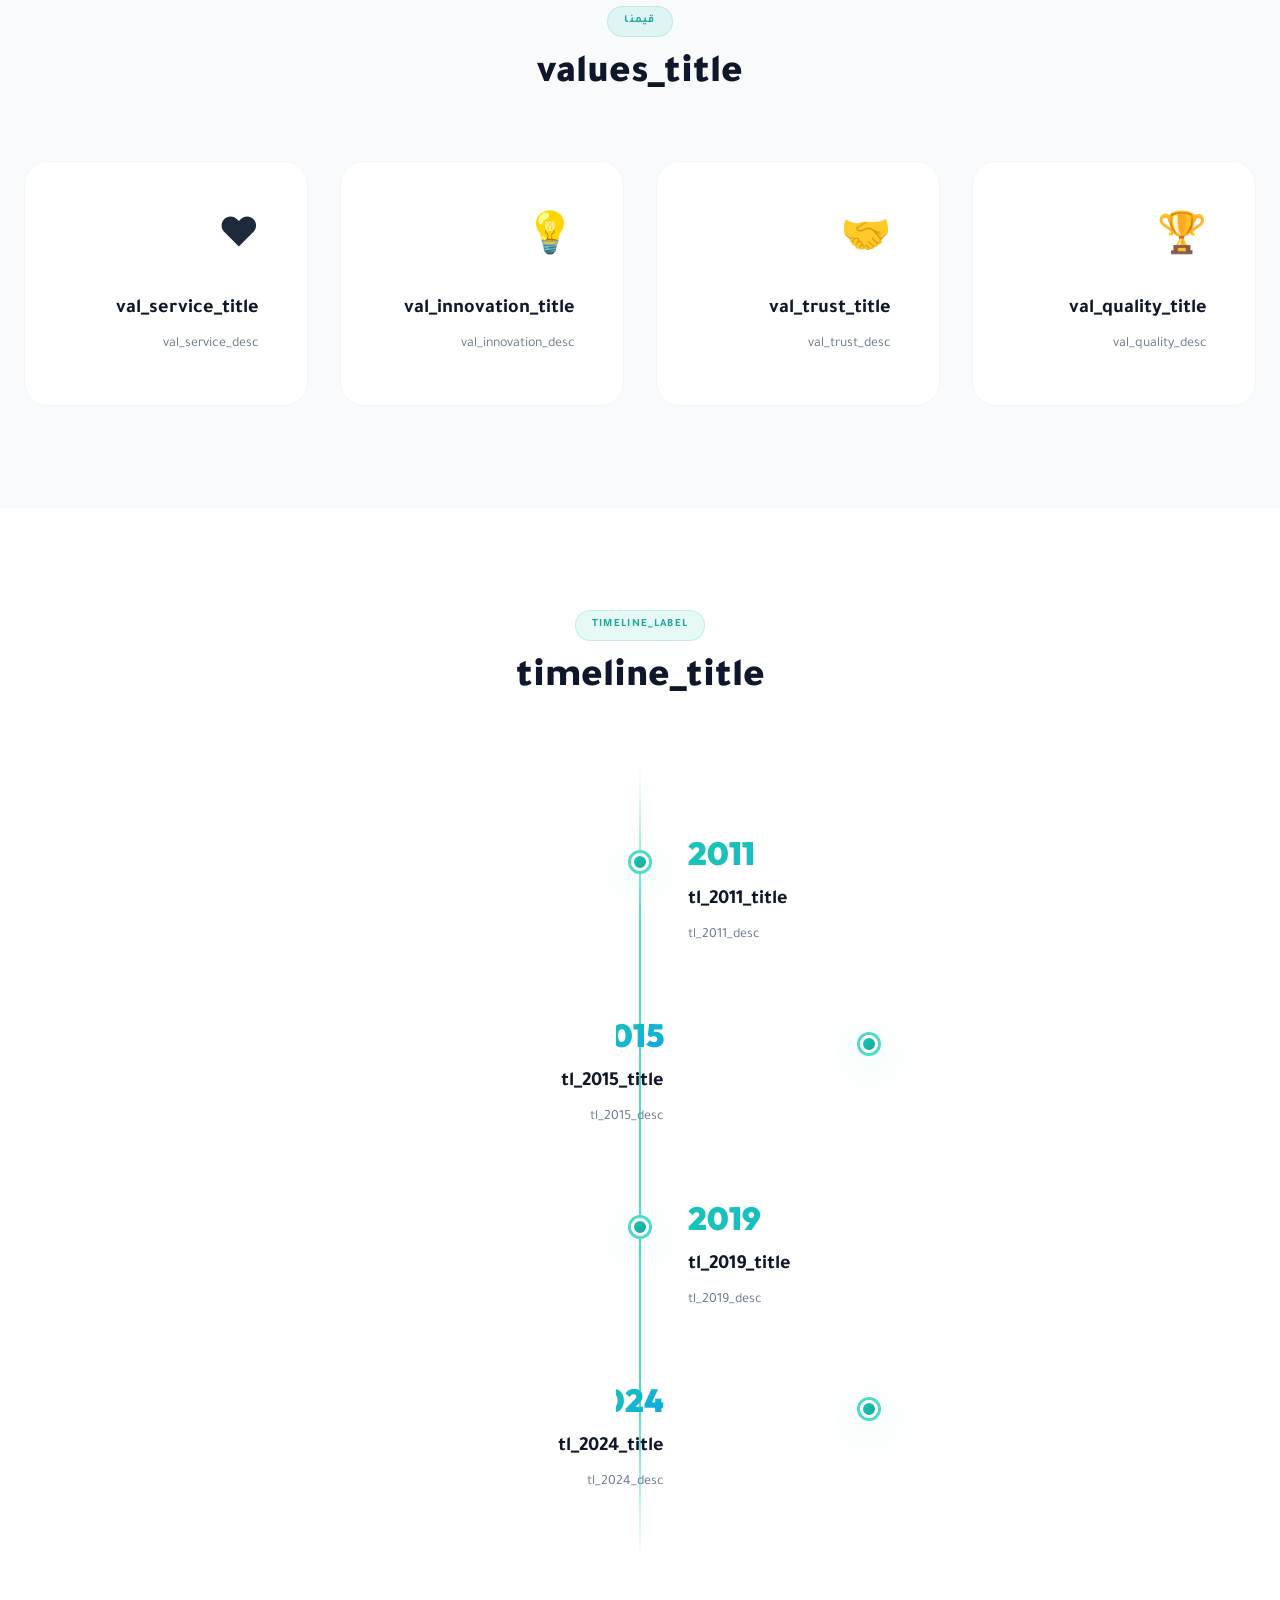
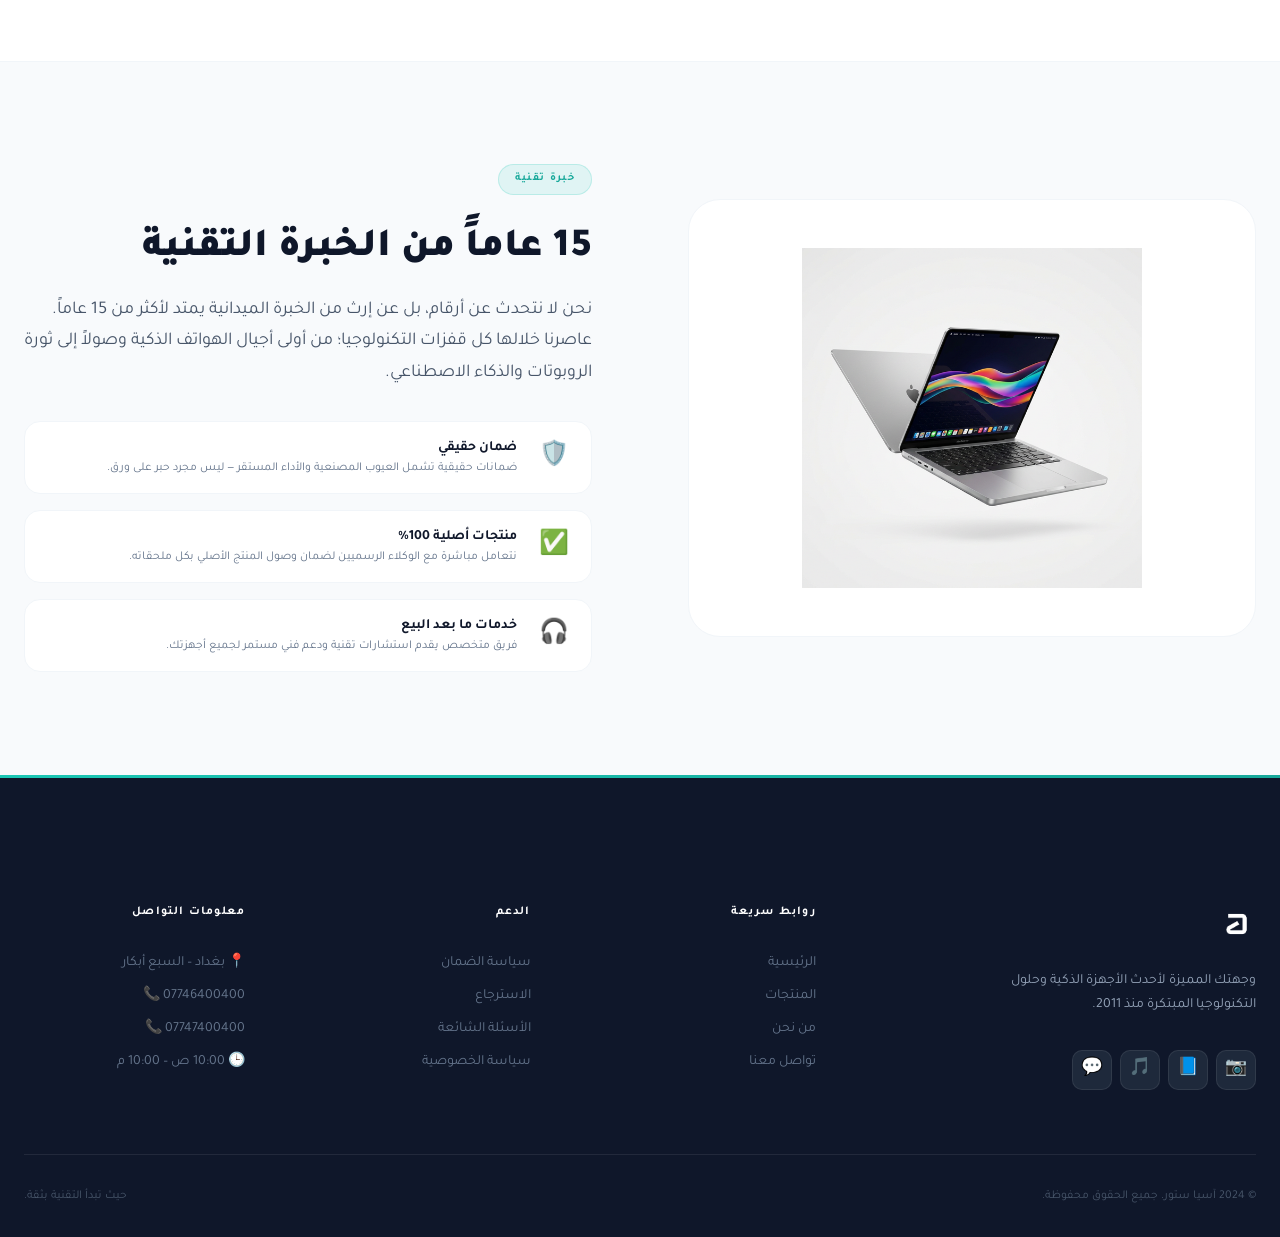
==== commit 510dc3db: "first" ====
--- a/pages/about.html
+++ b/pages/about.html
@@ -2,210 +2,340 @@
 <html lang="ar" dir="rtl">
 
 <head>
-    <meta charset="UTF-8">
-    <meta name="viewport" content="width=device-width, initial-scale=1.0">
-    <meta name="description" content="آسيا ستور - قصة نجاح تمتد لأكثر من 15 عاماً في عالم التقنية">
-    <title>من نحن | آسيا ستور - Asia Store</title>
-    <link rel="preconnect" href="https://fonts.googleapis.com">
-    <link rel="preconnect" href="https://fonts.gstatic.com" crossorigin>
-    <link
-        href="https://fonts.googleapis.com/css2?family=Inter:wght@300;400;500;600;700;900&family=Outfit:wght@300;400;500;600;700;900&family=Tajawal:wght@300;400;500;700;800;900&family=Bai+Jamjuree:wght@300;400;500;600;700&display=swap"
-        rel="stylesheet">
-    <link rel="stylesheet" href="../css/variables.css">
-    <link rel="stylesheet" href="../css/base.css">
-    <link rel="stylesheet" href="../css/animations.css">
-    <link rel="stylesheet" href="../css/components.css">
-    <link rel="stylesheet" href="../css/pages.css">
+  <meta charset="UTF-8">
+  <meta name="viewport" content="width=device-width, initial-scale=1.0">
+  <meta name="description" content="آسيا ستور - قصة نجاح تمتد لأكثر من 15 عاماً في عالم التقنية في العراق">
+  <title>من نحن | آسيا ستور - Asia Store</title>
+  <link rel="preconnect" href="https://fonts.googleapis.com">
+  <link rel="preconnect" href="https://fonts.gstatic.com" crossorigin>
+  <link href="https://fonts.googleapis.com/css2?family=Inter:wght@300;400;500;600;700;900&family=Outfit:wght@300;400;500;600;700;900&family=Tajawal:wght@300;400;500;700;800;900&family=Bai+Jamjuree:wght@300;400;500;600;700&display=swap" rel="stylesheet">
+  <link rel="stylesheet" href="../css/variables.css">
+  <link rel="stylesheet" href="../css/base.css">
+  <link rel="stylesheet" href="../css/animations.css">
+  <link rel="stylesheet" href="../css/components.css">
+  <link rel="stylesheet" href="../css/pages.css">
 </head>
 
 <body>
-    <!-- Page Transition -->
-    <div class="page-transition">
-        <div class="panel"></div>
-        <div class="panel"></div>
-        <div class="panel"></div>
-        <div class="panel"></div>
-        <div class="panel"></div>
-    </div>
-
-    <!-- Header -->
-    <header class="header" id="header">
-        <div class="header__top">
-            <div class="container container--wide">
-                <div class="header__top-wrapper">
-                    <div class="header__utilities">
-                        <a href="#" class="header__util-link" id="accountTrigger">
-                            <span class="header__util-icon">👤</span>
-                            <span class="header__util-text" data-i18n="nav_account">الحساب</span>
-                        </a>
-                        <a href="#" class="header__util-link" id="cartTrigger">
-                            <span class="header__util-icon">🛒</span>
-                            <span class="header__util-text" data-i18n="nav_cart">السلة</span>
-                            <span class="cart-count">0</span>
-                        </a>
-                    </div>
-                    <div class="header__search">
-                        <form class="search-bar">
-                            <input type="text" data-i18n-placeholder="search_placeholder" placeholder="ابحث عن المنتجات...">
-                            <button type="submit">🔍</button>
-                        </form>
-                    </div>
-                    <a href="../index.html" class="header__logo">
-                        <img src="../assets/logo.svg" alt="Asia Store Logo">
-                        <span class="header__logo-text">Asia Store</span>
-                    </a>
-                </div>
+  <div class="page-transition" id="pageTransition">
+    <div class="panel"></div><div class="panel"></div><div class="panel"></div>
+    <div class="panel"></div><div class="panel"></div>
+  </div>
+  <div class="cursor-dot" id="cursorDot"></div>
+  <div class="cursor-ring" id="cursorRing"></div>
+
+  <!-- HEADER -->
+  <header class="header" id="header">
+    <div class="header__info">
+      <div class="container container--wide">
+        <span>🚚 <span data-i18n="header_shipping">توصيل مجاني للطلبات أكثر من 100,000 د.ع</span></span>
+        <span dir="ltr">📞 0774 640 0400</span>
+      </div>
+    </div>
+    <div class="header__top">
+      <div class="container container--wide">
+        <div class="header__top-wrapper">
+          <a href="../index.html" class="header__logo">
+            <img src="../assets/logo.svg" alt="Asia Store Logo">
+            <span class="header__logo-text">Asia <span>Store</span></span>
+          </a>
+          <div class="header__search">
+            <form class="search-bar" id="searchForm">
+              <input type="text" id="searchInput" data-i18n-placeholder="search_placeholder" placeholder="ابحث عن المنتجات...">
+              <button type="submit">🔍</button>
+            </form>
+          </div>
+          <div class="header__utilities">
+            <a href="#" class="header__util-link" id="accountTrigger">
+              <span class="header__util-icon">👤</span>
+              <span data-i18n="nav_account">الحساب</span>
+            </a>
+            <a href="#" class="header__util-link" id="cartTrigger">
+              <span class="header__util-icon">🛒</span>
+              <span data-i18n="nav_cart">السلة</span>
+              <span class="cart-count">0</span>
+            </a>
+          </div>
+        </div>
+      </div>
+    </div>
+    <div class="header__bottom">
+      <div class="container container--wide">
+        <nav class="header__nav" id="mainNav">
+          <div class="lang-switcher">
+            <button class="lang-btn active" data-lang="ar">عربي</button>
+            <button class="lang-btn" data-lang="en">EN</button>
+          </div>
+          <ul class="header__nav-list">
+            <li><a href="../index.html" class="header__nav-link" data-i18n="nav_home">الرئيسية</a></li>
+            <li><a href="products.html" class="header__nav-link" data-i18n="nav_products">المنتجات</a></li>
+            <li><a href="about.html" class="header__nav-link active" data-i18n="nav_about">من نحن</a></li>
+            <li><a href="contact.html" class="header__nav-link" data-i18n="nav_contact">تواصل معنا</a></li>
+            <li><a href="games.html" class="header__nav-link" data-i18n="nav_games">الألعاب</a></li>
+          </ul>
+        </nav>
+        <button class="menu-toggle" id="menuToggle" aria-label="Toggle Menu">
+          <span></span><span></span><span></span>
+        </button>
+      </div>
+    </div>
+  </header>
+
+  <!-- ABOUT HERO -->
+  <section class="about-hero">
+    <div class="bg-orb bg-orb--primary" style="width:400px;height:400px;top:-100px;right:-80px;"></div>
+    <div class="container">
+      <div style="text-align:center; max-width:780px; margin:0 auto;">
+        <span class="section-header__label hero-text-animate" data-i18n="about_hero_label">قصتنا</span>
+        <h1 class="hero-text-animate" style="font-size:var(--fs-hero); font-weight:var(--fw-black); color:var(--color-gray-900); line-height:var(--lh-tight); margin:var(--space-md) 0 var(--space-lg);" data-i18n="about_hero_title">
+          قصة بدأت بالرؤية<br>واكتملت بالتطور
+        </h1>
+        <p class="hero-text-animate" style="font-size:var(--fs-lg); color:var(--color-gray-500); line-height:var(--lh-relaxed);" data-i18n="about_hero_subtitle">
+          منذ عام 2011، نمت آسيا ستور من شغف بالتكنولوجيا إلى مركز تقني متكامل في قلب بغداد.
+        </p>
+      </div>
+    </div>
+  </section>
+
+  <!-- STATS -->
+  <section class="stats-section" style="border-top:1px solid var(--color-gray-100);">
+    <div class="container">
+      <div class="stats-row">
+        <div class="stat-card reveal delay-1">
+          <div class="stat-card__number" data-counter="15" data-counter-suffix="+">0</div>
+          <div class="stat-card__label" data-i18n="stat_years">سنة خبرة</div>
+        </div>
+        <div class="stat-card reveal delay-2">
+          <div class="stat-card__number" data-counter="500" data-counter-suffix="+">0</div>
+          <div class="stat-card__label" data-i18n="stat_products">منتج متوفر</div>
+        </div>
+        <div class="stat-card reveal delay-3">
+          <div class="stat-card__number" data-counter="10000" data-counter-suffix="+">0</div>
+          <div class="stat-card__label" data-i18n="stat_customers">عميل سعيد</div>
+        </div>
+        <div class="stat-card reveal delay-4">
+          <div class="stat-card__number" data-counter="50" data-counter-suffix="+">0</div>
+          <div class="stat-card__label" data-i18n="stat_brands">علامة تجارية</div>
+        </div>
+      </div>
+    </div>
+  </section>
+
+  <!-- OUR STORY -->
+  <section class="section" style="background:var(--color-white);">
+    <div class="container">
+      <div style="display:grid; grid-template-columns:1fr 1fr; gap:var(--space-4xl); align-items:center;" class="responsive-two-col">
+        <div class="reveal-left">
+          <span class="section-header__label" data-i18n="about_story_label">رحلتنا</span>
+          <h2 style="font-size:var(--fs-3xl); font-weight:var(--fw-black); color:var(--color-gray-900); line-height:var(--lh-tight); margin:var(--space-md) 0 var(--space-xl);" data-i18n="about_story_title">
+            15 عاماً من الإبداع التقني
+          </h2>
+          <p style="font-size:var(--fs-md); color:var(--color-gray-600); line-height:var(--lh-relaxed); margin-bottom:var(--space-lg);" data-i18n="about_story_p1">
+            لم يكن آسيا ستور مجرد وليد صدفة، بل هو نتاج تخطيط استراتيجي بدأ منذ عام 2011. انطلقنا من شغف عميق بالتقنيات الحديثة، ومن متاجر بسيطة للهواتف الذكية شققنا طريقنا بثبات نحو التميز.
+          </p>
+          <p style="font-size:var(--fs-md); color:var(--color-gray-600); line-height:var(--lh-relaxed);" data-i18n="about_story_p2">
+            في عام 2024، تبلورت هذه الرؤية ليولد آسيا ستور كمركز تقني متكامل، يجمع بين أحدث الحلول الذكية للمنازل وأقوى الأجهزة الذكية العالمية.
+          </p>
+        </div>
+        <div class="reveal-right">
+          <div style="background:var(--color-gray-50); border-radius:var(--radius-2xl); padding:var(--space-2xl); border:1.5px solid var(--color-gray-100); position:relative; overflow:hidden;">
+            <div style="position:absolute; inset:-20px; background:radial-gradient(circle at 60% 40%, rgba(27,198,180,0.08) 0%, transparent 65%); border-radius:50%;"></div>
+            <img src="../assets/images/iphone.png" alt="Asia Store" style="width:100%; max-width:320px; margin:0 auto; display:block; position:relative; z-index:2;" class="float-slow">
+          </div>
+        </div>
+      </div>
+    </div>
+  </section>
+
+  <!-- VALUES -->
+  <section class="section" style="background:var(--color-gray-50); border-top:1px solid var(--color-gray-100);">
+    <div class="container">
+      <div class="section-header reveal">
+        <span class="section-header__label">قيمنا</span>
+        <h2 class="section-header__title" data-i18n="values_title">ما يميزنا</h2>
+      </div>
+      <div class="values-grid">
+        <div class="value-card reveal delay-1">
+          <div class="value-card__icon">🏆</div>
+          <h3 class="value-card__title" data-i18n="val_quality_title">الجودة أولاً</h3>
+          <p class="value-card__desc" data-i18n="val_quality_desc">نختار كل منتج بعناية لضمان الجودة العالية والأصالة الكاملة</p>
+        </div>
+        <div class="value-card reveal delay-2">
+          <div class="value-card__icon">🤝</div>
+          <h3 class="value-card__title" data-i18n="val_trust_title">الثقة والشفافية</h3>
+          <p class="value-card__desc" data-i18n="val_trust_desc">علاقتنا مع عملائنا مبنية على الأمانة الكاملة والوضوح التام</p>
+        </div>
+        <div class="value-card reveal delay-3">
+          <div class="value-card__icon">💡</div>
+          <h3 class="value-card__title" data-i18n="val_innovation_title">الابتكار المستمر</h3>
+          <p class="value-card__desc" data-i18n="val_innovation_desc">نواكب أحدث التقنيات العالمية لنقدمها بأفضل سعر وأعلى جودة</p>
+        </div>
+        <div class="value-card reveal delay-4">
+          <div class="value-card__icon">❤️</div>
+          <h3 class="value-card__title" data-i18n="val_service_title">خدمة استثنائية</h3>
+          <p class="value-card__desc" data-i18n="val_service_desc">رضاك هو أولويتنا، فريقنا متاح دائماً للمساعدة وحل أي مشكلة</p>
+        </div>
+      </div>
+    </div>
+  </section>
+
+  <!-- TIMELINE -->
+  <section class="section" style="background:var(--color-white);">
+    <div class="container">
+      <div class="section-header reveal">
+        <span class="section-header__label" data-i18n="timeline_label">مسيرتنا</span>
+        <h2 class="section-header__title" data-i18n="timeline_title">رحلة النجاح عبر السنوات</h2>
+      </div>
+
+      <div class="timeline">
+        <div class="timeline__item reveal">
+          <div class="timeline__content-left">
+            <div class="timeline__year">2011</div>
+            <h3 class="timeline__title" data-i18n="tl_2011_title">البداية المتواضعة</h3>
+            <p class="timeline__desc" data-i18n="tl_2011_desc">انطلاق آسيا ستور كمتجر صغير للهواتف الذكية في بغداد، بهدف تقديم منتجات أصيلة للعراقيين.</p>
+          </div>
+          <div class="timeline__dot-wrap">
+            <div class="timeline__dot"></div>
+          </div>
+          <div class="timeline__content-right"></div>
+        </div>
+
+        <div class="timeline__item reveal delay-1">
+          <div class="timeline__content-left"></div>
+          <div class="timeline__dot-wrap">
+            <div class="timeline__dot"></div>
+          </div>
+          <div class="timeline__content-right">
+            <div class="timeline__year">2015</div>
+            <h3 class="timeline__title" data-i18n="tl_2015_title">التوسع والنمو</h3>
+            <p class="timeline__desc" data-i18n="tl_2015_desc">توسعنا لنشمل الحواسيب المحمولة والأجهزة اللوحية والملحقات التقنية المتنوعة.</p>
+          </div>
+        </div>
+
+        <div class="timeline__item reveal delay-2">
+          <div class="timeline__content-left">
+            <div class="timeline__year">2019</div>
+            <h3 class="timeline__title" data-i18n="tl_2019_title">المنزل الذكي</h3>
+            <p class="timeline__desc" data-i18n="tl_2019_desc">أطلقنا قسم المنزل الذكي مع أحدث المنتجات التقنية لتحويل منزلك إلى منزل ذكي.</p>
+          </div>
+          <div class="timeline__dot-wrap">
+            <div class="timeline__dot"></div>
+          </div>
+          <div class="timeline__content-right"></div>
+        </div>
+
+        <div class="timeline__item reveal delay-3">
+          <div class="timeline__content-left"></div>
+          <div class="timeline__dot-wrap">
+            <div class="timeline__dot"></div>
+          </div>
+          <div class="timeline__content-right">
+            <div class="timeline__year">2024</div>
+            <h3 class="timeline__title" data-i18n="tl_2024_title">آسيا ستور المتكامل</h3>
+            <p class="timeline__desc" data-i18n="tl_2024_desc">إطلاق آسيا ستور كمركز تقني متكامل بخدمات احترافية وتشكيلة شاملة لجميع احتياجاتك التقنية.</p>
+          </div>
+        </div>
+      </div>
+    </div>
+  </section>
+
+  <!-- EXPERIENCE SECTION -->
+  <section class="section" style="background:var(--color-gray-50); border-top:1px solid var(--color-gray-100);">
+    <div class="container">
+      <div style="display:grid; grid-template-columns:1fr 1fr; gap:var(--space-4xl); align-items:center;" class="responsive-two-col">
+        <div class="reveal-right">
+          <div style="background:var(--color-white); border-radius:var(--radius-2xl); padding:var(--space-2xl); border:1.5px solid var(--color-gray-100); position:relative; overflow:hidden;">
+            <img src="../assets/images/macbook.png" alt="Experience" style="width:100%; max-width:340px; margin:0 auto; display:block;" class="float">
+          </div>
+        </div>
+        <div class="reveal-left">
+          <span class="section-header__label">خبرة تقنية</span>
+          <h2 style="font-size:var(--fs-3xl); font-weight:var(--fw-black); color:var(--color-gray-900); margin:var(--space-md) 0 var(--space-lg); line-height:var(--lh-tight);" data-i18n="about_experience_title">
+            15 عاماً من الخبرة التقنية
+          </h2>
+          <p style="font-size:var(--fs-md); color:var(--color-gray-600); line-height:var(--lh-relaxed); margin-bottom:var(--space-xl);" data-i18n="about_experience_desc">
+            نحن لا نتحدث عن أرقام، بل عن إرث من الخبرة الميدانية يمتد لأكثر من 15 عاماً من التطور المستمر في خدمة السوق العراقي بأعلى معايير الجودة.
+          </p>
+          <div style="display:flex; flex-direction:column; gap:var(--space-md);">
+            <div style="display:flex; align-items:center; gap:var(--space-md); padding:var(--space-md); background:var(--color-white); border-radius:var(--radius-lg); border:1px solid var(--color-gray-100);">
+              <span style="font-size:1.5rem; width:42px; text-align:center;">🛡️</span>
+              <div>
+                <div style="font-weight:var(--fw-bold); color:var(--color-gray-900); font-size:var(--fs-sm);" data-i18n="f1_title">ضمان حقيقي</div>
+                <div style="font-size:var(--fs-xs); color:var(--color-gray-500);" data-i18n="f1_desc">ضمانات تشمل العيوب المصنعية</div>
+              </div>
             </div>
-        </div>
-        <div class="header__bottom">
-            <div class="container container--wide">
-                <nav class="header__nav" id="mainNav">
-                    <ul class="header__nav-list">
-                        <li><a href="../index.html" class="header__nav-link" data-i18n="nav_home">الرئيسية</a></li>
-                        <li><a href="products.html" class="header__nav-link" data-i18n="nav_products">المنتجات</a></li>
-                        <li><a href="about.html" class="header__nav-link active" data-i18n="nav_about">من نحن</a></li>
-                        <li><a href="contact.html" class="header__nav-link" data-i18n="nav_contact">تواصل معنا</a></li>
-                    </ul>
-                    <div class="lang-switcher">
-                        <button class="lang-btn active" data-lang="ar">عربي</button>
-                        <button class="lang-btn" data-lang="en">EN</button>
-                    </div>
-                </nav>
-                <button class="menu-toggle" id="menuToggle" aria-label="Toggle Menu">
-                    <span></span><span></span><span></span>
-                </button>
+            <div style="display:flex; align-items:center; gap:var(--space-md); padding:var(--space-md); background:var(--color-white); border-radius:var(--radius-lg); border:1px solid var(--color-gray-100);">
+              <span style="font-size:1.5rem; width:42px; text-align:center;">✅</span>
+              <div>
+                <div style="font-weight:var(--fw-bold); color:var(--color-gray-900); font-size:var(--fs-sm);" data-i18n="f4_title">منتجات أصلية 100%</div>
+                <div style="font-size:var(--fs-xs); color:var(--color-gray-500);" data-i18n="f4_desc">مباشرة من الوكلاء الرسميين</div>
+              </div>
             </div>
-        </div>
-    </header>
-
-    <!-- About Hero -->
-    <section class="about-hero" style="background: var(--surface-alt); padding: var(--space-4xl) 0; position: relative; overflow: hidden;">
-        <div class="container">
-            <div class="about-hero__content" style="text-align: center; max-width: 800px; margin: 0 auto;">
-                <span class="section-header__label" data-i18n="about_hero_label">قصتنا</span>
-                <h1 class="section-header__title" style="font-size: var(--fs-hero); margin-bottom: var(--space-md);" data-i18n="about_hero_title">قصة بدأت بالرؤية واكتملت بالتطور</h1>
-                <p class="section-header__subtitle" data-i18n="about_hero_subtitle">منذ عام 2011، نمت آسيا ستور من شغف بالتكنولوجيا إلى مركز تقني متكامل.</p>
+            <div style="display:flex; align-items:center; gap:var(--space-md); padding:var(--space-md); background:var(--color-white); border-radius:var(--radius-lg); border:1px solid var(--color-gray-100);">
+              <span style="font-size:1.5rem; width:42px; text-align:center;">🎧</span>
+              <div>
+                <div style="font-weight:var(--fw-bold); color:var(--color-gray-900); font-size:var(--fs-sm);" data-i18n="f3_title">خدمات ما بعد البيع</div>
+                <div style="font-size:var(--fs-xs); color:var(--color-gray-500);" data-i18n="f3_desc">فريق دعم تقني متخصص</div>
+              </div>
             </div>
-        </div>
-    </section>
-
-    <!-- Our Story -->
-    <section class="section">
-        <div class="container container--narrow">
-            <div class="section-header reveal">
-                <h2 class="section-header__title" data-i18n="about_story_title">رحلتنا</h2>
-            </div>
-            <div class="reveal" style="margin-bottom: var(--space-xl);">
-                <p style="font-size: var(--fs-md); color: var(--color-gray-600); line-height: var(--lh-relaxed); margin-bottom: var(--space-lg);" data-i18n="about_story_p1">
-                    لم يكن آسيا ستور مجرد وليد صدفة، بل هو نتاج تخطيط استراتيجي بدأ منذ عام 2011. انطلقنا من شغف عميق بالتقنيات الحديثة، ومن متاجر بسيطة للهواتف الذكية شققنا طريقنا بثبات.
-                </p>
-                <p style="font-size: var(--fs-md); color: var(--color-gray-600); line-height: var(--lh-relaxed);" data-i18n="about_story_p2">
-                    في عام 2024، تبلورت هذه الرؤية ليولد آسيا ستور كمركز تقني متكامل، يجمع بين أحدث الحلول الذكية للمنازل وأقوى الأجهزة الذكية العالمية.
-                </p>
-            </div>
-        </div>
-    </section>
-
-    <!-- Stats -->
-    <section class="section" style="background: var(--surface-alt); padding: var(--space-3xl) 0;">
-        <div class="container">
-            <div class="stats-row">
-                <div class="stat-card reveal delay-1">
-                    <div class="stat-card__number" data-counter="15" data-counter-suffix="+">0</div>
-                    <div class="stat-card__label" data-i18n="stat_years">سنة خبرة</div>
-                </div>
-                <div class="stat-card reveal delay-2">
-                    <div class="stat-card__number" data-counter="500" data-counter-suffix="+">0</div>
-                    <div class="stat-card__label" data-i18n="stat_products">منتج</div>
-                </div>
-                <div class="stat-card reveal delay-3">
-                    <div class="stat-card__number" data-counter="10000" data-counter-suffix="+">0</div>
-                    <div class="stat-card__label" data-i18n="stat_customers">عميل سعيد</div>
-                </div>
-                <div class="stat-card reveal delay-4">
-                    <div class="stat-card__number" data-counter="50" data-counter-suffix="+">0</div>
-                    <div class="stat-card__label" data-i18n="stat_brands">علامة تجارية</div>
-                </div>
-            </div>
-        </div>
-    </section>
-
-    <!-- Experience Section -->
-    <section class="section">
-        <div class="container">
-            <div class="responsive-grid" style="display: grid; grid-template-columns: 1fr 1fr; gap: var(--space-4xl); align-items: center;">
-                <div class="reveal-left">
-                    <span class="section-header__label">خبرة تقنية</span>
-                    <h2 style="font-size: var(--fs-3xl); font-weight: var(--fw-black); margin: var(--space-lg) 0; line-height: var(--lh-tight);" data-i18n="about_experience_title">15 عاماً من الخبرة التقنية</h2>
-                    <p style="font-size: var(--fs-md); color: var(--color-gray-600); line-height: var(--lh-relaxed);" data-i18n="about_experience_desc">
-                        نحن لا نتحدث عن أرقام، بل عن إرث من الخبرة الميدانية يمتد لأكثر من 15 عاماً من التطور المستمر في خدمة السوق العراقي.
-                    </p>
-                </div>
-                <div class="reveal-right">
-                    <div style="background: var(--surface-alt); border-radius: var(--radius-xl); padding: var(--space-xl); border: 1px solid var(--color-gray-200);">
-                         <img src="../assets/images/iphone.png" alt="Tech" style="width: 100%; height: auto; object-fit: contain;">
-                    </div>
-                </div>
-            </div>
-        </div>
-    </section>
-
-    <!-- Footer -->
-    <footer class="footer" id="footer">
-        <div class="container">
-            <div class="footer__grid">
-                <div class="footer__brand">
-                    <img src="../assets/logo.svg" alt="Asia Store">
-                    <p data-i18n="footer_desc">وجهتك المميزة لأحدث الأجهزة الذكية وحلول التكنولوجيا المبتكرة منذ 2011.</p>
-                    <div class="footer__social">
-                        <a href="https://www.instagram.com/asia.store.iq" target="_blank" aria-label="Instagram">📷</a>
-                        <a href="https://www.facebook.com/share/1KiaEUe9XV" target="_blank" aria-label="Facebook">📘</a>
-                        <a href="https://www.tiktok.com/@asia.store24" target="_blank" aria-label="TikTok">🎵</a>
-                    </div>
-                </div>
-
-                <div>
-                    <h4 class="footer__title" data-i18n="footer_quick">روابط سريعة</h4>
-                    <ul class="footer__links">
-                        <li><a href="../index.html" data-i18n="nav_home">الرئيسية</a></li>
-                        <li><a href="products.html" data-i18n="nav_products">المنتجات</a></li>
-                        <li><a href="about.html" data-i18n="nav_about">من نحن</a></li>
-                        <li><a href="contact.html" data-i18n="nav_contact">تواصل معنا</a></li>
-                    </ul>
-                </div>
-
-                <div>
-                    <h4 class="footer__title" data-i18n="footer_support">الدعم</h4>
-                    <ul class="footer__links">
-                        <li><a href="warranty.html" data-i18n="footer_warranty">سياسة الضمان</a></li>
-                        <li><a href="returns.html" data-i18n="footer_returns">الاسترجاع</a></li>
-                        <li><a href="faq.html" data-i18n="footer_faq">الأسئلة الشائعة</a></li>
-                        <li><a href="privacy.html" data-i18n="footer_privacy">سياسة الخصوصية</a></li>
-                    </ul>
-                </div>
-
-                <div>
-                    <h4 class="footer__title" data-i18n="footer_contact">معلومات التواصل</h4>
-                    <ul class="footer__links">
-                        <li>📍 بغداد – السبع أبكار</li>
-                        <li>📞 07746400400</li>
-                        <li>📞 07747400400</li>
-                        <li>🕒 10:00 ص – 10:00 م</li>
-                    </ul>
-                </div>
-            </div>
-
-            <div class="footer__bottom">
-                <p data-i18n="footer_rights">© 2024 آسيا ستور. جميع الحقوق محفوظة.</p>
-                <p data-i18n="footer_tagline">حيث تبدأ التقنية بثقة.</p>
-            </div>
-        </div>
-    </footer>
-
-    <script src="../js/i18n.js"></script>
-    <script src="../js/main.js"></script>
-    <script src="../js/cart.js"></script>
-    <script src="../js/auth.js"></script>
+          </div>
+        </div>
+      </div>
+    </div>
+  </section>
+
+  <!-- FOOTER -->
+  <footer class="footer" id="footer">
+    <div class="container">
+      <div class="footer__grid">
+        <div class="footer__brand">
+          <img src="../assets/logo.svg" alt="Asia Store">
+          <p data-i18n="footer_desc">وجهتك المميزة لأحدث الأجهزة الذكية وحلول التكنولوجيا المبتكرة منذ 2011.</p>
+          <div class="footer__social">
+            <a href="https://www.instagram.com/asia.store.iq" target="_blank" rel="noopener">📷</a>
+            <a href="https://www.facebook.com/share/1KiaEUe9XV" target="_blank" rel="noopener">📘</a>
+            <a href="https://www.tiktok.com/@asia.store24" target="_blank" rel="noopener">🎵</a>
+            <a href="https://wa.me/9647746400400" target="_blank" rel="noopener">💬</a>
+          </div>
+        </div>
+        <div>
+          <h4 class="footer__title" data-i18n="footer_quick">روابط سريعة</h4>
+          <ul class="footer__links">
+            <li><a href="../index.html" data-i18n="nav_home">الرئيسية</a></li>
+            <li><a href="products.html" data-i18n="nav_products">المنتجات</a></li>
+            <li><a href="about.html" data-i18n="nav_about">من نحن</a></li>
+            <li><a href="contact.html" data-i18n="nav_contact">تواصل معنا</a></li>
+          </ul>
+        </div>
+        <div>
+          <h4 class="footer__title" data-i18n="footer_support">الدعم</h4>
+          <ul class="footer__links">
+            <li><a href="warranty.html" data-i18n="footer_warranty">سياسة الضمان</a></li>
+            <li><a href="returns.html" data-i18n="footer_returns">الاسترجاع</a></li>
+            <li><a href="faq.html" data-i18n="footer_faq">الأسئلة الشائعة</a></li>
+            <li><a href="privacy.html" data-i18n="footer_privacy">سياسة الخصوصية</a></li>
+          </ul>
+        </div>
+        <div>
+          <h4 class="footer__title" data-i18n="footer_contact">معلومات التواصل</h4>
+          <ul class="footer__links">
+            <li>📍 بغداد – السبع أبكار</li>
+            <li><a href="tel:07746400400" dir="ltr">📞 07746400400</a></li>
+            <li><a href="tel:07747400400" dir="ltr">📞 07747400400</a></li>
+            <li>🕒 10:00 ص – 10:00 م</li>
+          </ul>
+        </div>
+      </div>
+      <div class="footer__bottom">
+        <p data-i18n="footer_rights">© 2025 آسيا ستور. جميع الحقوق محفوظة.</p>
+        <p data-i18n="footer_tagline">حيث تبدأ التقنية بثقة.</p>
+      </div>
+    </div>
+  </footer>
+
+  <script src="../js/i18n.js"></script>
+  <script src="../js/main.js"></script>
+  <script src="../js/cart.js"></script>
+  <script src="../js/auth.js"></script>
 </body>
-
 </html>
--- a/css/variables.css
+++ b/css/variables.css
@@ -1,74 +1,86 @@
 /* ========================================
    ASIA STORE - Design Tokens & Variables
-   Inspired by pointiraq.com - Professional Teal Theme
+   Premium Tech Store Theme
    ======================================== */
 
 :root {
-  /* Primary Brand Colors */
+  /* ---- Brand Colors ---- */
   --color-primary: #1bc6b4;
   --color-primary-dark: #17a89a;
-  --color-primary-light: #48d1c3;
+  --color-primary-light: #4dd9cc;
+  --color-primary-glow: rgba(27, 198, 180, 0.3);
   --color-secondary: #515D66;
-  --color-accent: #DD3842; /* Soft Red for sales */
-  --color-success: #28a745;
-  --color-warning: #ffc107;
-  --color-info: #17a2b8;
-  
-  /* Gradients */
+  --color-accent: #DD3842;
+  --color-success: #22c55e;
+  --color-warning: #f59e0b;
+  --color-info: #3b82f6;
+
+  /* ---- Gradients ---- */
   --gradient-primary: linear-gradient(135deg, #1bc6b4 0%, #17a89a 100%);
+  --gradient-primary-h: linear-gradient(90deg, #1bc6b4 0%, #17a89a 100%);
+  --gradient-vibrant: linear-gradient(135deg, #1bc6b4 0%, #0ea5e9 100%);
   --gradient-soft: linear-gradient(180deg, #F1F5F6 0%, #FFFFFF 100%);
-  --gradient-text: linear-gradient(135deg, #1bc6b4, #515D66);
-  
-  /* Neutral Colors */
+  --gradient-dark: linear-gradient(135deg, #0f172a 0%, #1e293b 100%);
+  --gradient-hero: radial-gradient(ellipse at 70% 50%, rgba(27,198,180,0.08) 0%, transparent 60%),
+                   radial-gradient(ellipse at 30% 80%, rgba(23,168,154,0.05) 0%, transparent 50%);
+  --gradient-text: linear-gradient(135deg, #1bc6b4 0%, #0ea5e9 100%);
+  --gradient-card: linear-gradient(145deg, rgba(255,255,255,0.9), rgba(255,255,255,0.6));
+
+  /* ---- Neutral Colors ---- */
   --color-white: #FFFFFF;
-  --color-offwhite: #F1F5F6;
-  --color-gray-100: #F8F9FA;
-  --color-gray-200: #E9ECEF;
-  --color-gray-300: #DEE2E6;
-  --color-gray-400: #CED4DA;
-  --color-gray-500: #ADB5BD;
-  --color-gray-600: #868E96;
-  --color-gray-700: #495057;
-  --color-gray-800: #343A40;
-  --color-gray-900: #212529;
+  --color-offwhite: #F8FAFC;
+  --color-gray-50: #F8FAFC;
+  --color-gray-100: #F1F5F9;
+  --color-gray-200: #E2E8F0;
+  --color-gray-300: #CBD5E1;
+  --color-gray-400: #94A3B8;
+  --color-gray-500: #64748B;
+  --color-gray-600: #475569;
+  --color-gray-700: #334155;
+  --color-gray-800: #1E293B;
+  --color-gray-900: #0F172A;
   --color-black: #000000;
-  
-  /* Surfaces */
+
+  /* ---- Surfaces ---- */
   --surface-main: #FFFFFF;
-  --surface-alt: #F1F5F6;
-  --surface-dark: #212529;
+  --surface-alt: #F8FAFC;
   --surface-card: #FFFFFF;
-  
-  /* Typography */
+  --surface-glass: rgba(255, 255, 255, 0.7);
+  --surface-glass-border: rgba(255, 255, 255, 0.5);
+  --surface-dark: #0F172A;
+  --surface-dark-card: #1E293B;
+
+  /* ---- Typography ---- */
   --font-primary: 'Bai Jamjuree', 'Tajawal', -apple-system, BlinkMacSystemFont, sans-serif;
   --font-arabic: 'Tajawal', 'Bai Jamjuree', sans-serif;
-  
-  --fs-xs: 0.75rem;
-  --fs-sm: 0.875rem;
-  --fs-base: 1rem;
-  --fs-md: 1.125rem;
-  --fs-lg: 1.25rem;
-  --fs-xl: 1.5rem;
-  --fs-2xl: 2rem;
-  --fs-3xl: 2.5rem;
-  --fs-4xl: 3rem;
-  --fs-5xl: 3.5rem;
-  --fs-6xl: 4.5rem;
-  --fs-hero: clamp(2.2rem, 5vw, 4.5rem);
-  
+  --font-display: 'Outfit', 'Tajawal', sans-serif;
+
+  --fs-xs: 0.75rem;    /* 12px */
+  --fs-sm: 0.875rem;   /* 14px */
+  --fs-base: 1rem;     /* 16px */
+  --fs-md: 1.125rem;   /* 18px */
+  --fs-lg: 1.25rem;    /* 20px */
+  --fs-xl: 1.5rem;     /* 24px */
+  --fs-2xl: 2rem;      /* 32px */
+  --fs-3xl: 2.5rem;    /* 40px */
+  --fs-4xl: 3rem;      /* 48px */
+  --fs-5xl: 4rem;      /* 64px */
+  --fs-6xl: 5rem;      /* 80px */
+  --fs-hero: clamp(2.4rem, 5.5vw, 4.5rem);
+
   --fw-light: 300;
   --fw-regular: 400;
   --fw-medium: 500;
   --fw-semibold: 600;
   --fw-bold: 700;
-  --fw-black: 800;
-  
+  --fw-black: 900;
+
   --lh-tight: 1.1;
-  --lh-snug: 1.25;
+  --lh-snug: 1.3;
   --lh-normal: 1.5;
   --lh-relaxed: 1.75;
-  
-  /* Spacing */
+
+  /* ---- Spacing ---- */
   --space-xs: 0.25rem;
   --space-sm: 0.5rem;
   --space-md: 1rem;
@@ -78,42 +90,63 @@
   --space-3xl: 4rem;
   --space-4xl: 6rem;
   --space-5xl: 8rem;
-  --space-section: clamp(3rem, 8vw, 6rem);
-  
-  /* Border Radius */
-  --radius-sm: 0.25rem;
-  --radius-md: 0.5rem;
+  --space-section: clamp(4rem, 8vw, 7rem);
+
+  /* ---- Border Radius ---- */
+  --radius-sm: 0.375rem;
+  --radius-md: 0.625rem;
   --radius-lg: 1rem;
   --radius-xl: 1.5rem;
+  --radius-2xl: 2rem;
+  --radius-3xl: 2.5rem;
   --radius-full: 9999px;
-  
-  /* Shadows */
-  --shadow-sm: 0 1px 3px rgba(0,0,0,0.1);
-  --shadow-md: 0 4px 6px rgba(0,0,0,0.05);
-  --shadow-lg: 0 10px 15px rgba(0,0,0,0.1);
-  --shadow-xl: 0 20px 25px rgba(0,0,0,0.1);
-  --shadow-card: 0 0 20px rgba(0,0,0,0.05);
-  
-  /* Transitions */
-  --transition-fast: 0.15s ease;
-  --transition-base: 0.25s ease;
-  --transition-slow: 0.4s ease;
-  
-  /* Z-Index */
+
+  /* ---- Shadows ---- */
+  --shadow-xs: 0 1px 2px rgba(0,0,0,0.05);
+  --shadow-sm: 0 2px 8px rgba(0,0,0,0.06), 0 1px 3px rgba(0,0,0,0.04);
+  --shadow-md: 0 8px 24px rgba(0,0,0,0.08), 0 2px 8px rgba(0,0,0,0.04);
+  --shadow-lg: 0 20px 40px rgba(0,0,0,0.1), 0 8px 16px rgba(0,0,0,0.06);
+  --shadow-xl: 0 30px 60px rgba(0,0,0,0.12), 0 10px 30px rgba(0,0,0,0.08);
+  --shadow-card: 0 4px 20px rgba(0,0,0,0.06);
+  --shadow-primary: 0 10px 40px rgba(27, 198, 180, 0.3);
+  --shadow-primary-lg: 0 20px 60px rgba(27, 198, 180, 0.4);
+  --shadow-glow: 0 0 30px rgba(27, 198, 180, 0.25), 0 0 80px rgba(27, 198, 180, 0.1);
+  --shadow-inset: inset 0 1px 0 rgba(255,255,255,0.1);
+
+  /* ---- Transitions ---- */
+  --transition-fast: 0.15s cubic-bezier(0.4, 0, 0.2, 1);
+  --transition-base: 0.25s cubic-bezier(0.4, 0, 0.2, 1);
+  --transition-slow: 0.4s cubic-bezier(0.4, 0, 0.2, 1);
+  --transition-spring: 0.5s cubic-bezier(0.34, 1.56, 0.64, 1);
+  --transition-smooth: 0.6s cubic-bezier(0.16, 1, 0.3, 1);
+
+  /* ---- Z-Index ---- */
+  --z-below: -1;
   --z-base: 1;
+  --z-raised: 10;
   --z-dropdown: 100;
   --z-sticky: 200;
   --z-header: 300;
   --z-overlay: 400;
   --z-modal: 500;
-  
-  /* Container */
+  --z-toast: 600;
+  --z-cursor: 9999;
+
+  /* ---- Container ---- */
   --container-max: 1280px;
   --container-wide: 1440px;
-  --container-narrow: 800px;
+  --container-narrow: 760px;
   --container-padding: 1.5rem;
+
+  /* ---- Border ---- */
+  --border-light: 1px solid var(--color-gray-100);
+  --border-base: 1px solid var(--color-gray-200);
+  --border-primary: 1px solid var(--color-primary-light);
+  --border-glass: 1px solid rgba(255,255,255,0.3);
 }
 
 [dir="rtl"] {
   --font-primary: var(--font-arabic);
 }
+
+/* Dark mode intentionally disabled — site uses white background with dark text */
--- a/css/base.css
+++ b/css/base.css
@@ -1,163 +1,172 @@
-/* ========================================
-   ASIA STORE - Base & Reset Styles
-   ======================================== */
-
-@import url('https://fonts.googleapis.com/css2?family=Inter:wght@300;400;500;600;700;900&family=Tajawal:wght@300;400;500;700;800;900&family=Bai+Jamjuree:wght@300;400;500;600;700&display=swap');
-
-*,
-*::before,
-*::after {
-    margin: 0;
-    padding: 0;
-    box-sizing: border-box;
-}
-
-html {
-    scroll-behavior: smooth;
-    font-size: 16px;
-    -webkit-font-smoothing: antialiased;
-    -moz-osx-font-smoothing: grayscale;
-}
-
-body {
-    font-family: var(--font-primary);
-    font-weight: var(--fw-regular);
-    line-height: var(--lh-normal);
-    color: var(--color-gray-800);
-    background: var(--surface-main);
-    overflow-x: hidden;
-    min-height: 100vh;
-}
-
-[dir="rtl"] body {
-    font-family: var(--font-arabic);
-}
-
-img {
-    max-width: 100%;
-    height: auto;
-    display: block;
-}
-
-a {
-    text-decoration: none;
-    color: inherit;
-    transition: var(--transition-base);
-}
-
-ul,
-ol {
-    list-style: none;
-}
-
-button {
-    border: none;
-    background: none;
-    cursor: pointer;
-    font-family: inherit;
-    font-size: inherit;
-    color: inherit;
-}
-
-input,
-textarea,
-select {
-    font-family: inherit;
-    font-size: inherit;
-    color: var(--color-gray-800);
-    outline: none;
-    border: none;
-    background: none;
-}
-
-/* Container */
-.container {
-    width: 100%;
-    max-width: var(--container-max);
-    margin: 0 auto;
-    padding: 0 var(--container-padding);
-}
-
-.container--wide {
-    max-width: var(--container-wide);
-}
-
-.container--narrow {
-    max-width: var(--container-narrow);
-}
-
-/* Section */
-.section {
-    padding: var(--space-section) 0;
-    position: relative;
-}
-
-/* Gradient Text */
-.gradient-text {
-    background: var(--gradient-primary);
-    -webkit-background-clip: text;
-    -webkit-text-fill-color: transparent;
-    background-clip: text;
-}
-
-/* Selection */
-::selection {
-    background: rgba(27, 198, 180, 0.2);
-    color: var(--color-primary-dark);
-}
-
-/* Scrollbar */
-::-webkit-scrollbar {
-    width: 6px;
-}
-
-::-webkit-scrollbar-track {
-    background: var(--color-gray-100);
-}
-
-::-webkit-scrollbar-thumb {
-    background: var(--color-primary);
-    border-radius: var(--radius-full);
-}
-
-/* Page Transition Overlay (Simplified) */
-.page-transition {
-    position: fixed;
-    top: 0;
-    left: 0;
-    width: 100%;
-    height: 100%;
-    z-index: 9999;
-    pointer-events: none;
-    display: flex;
-}
-
-.page-transition .panel {
-    flex: 1;
-    background: var(--color-primary);
-    transform: scaleY(0);
-    transform-origin: bottom;
-}
-
-.page-transition.active .panel {
-    animation: panelUp 0.5s ease forwards;
-}
-
-@keyframes panelUp {
-    0% { transform: scaleY(0); transform-origin: bottom; }
-    50% { transform: scaleY(1); transform-origin: bottom; }
-    51% { transform: scaleY(1); transform-origin: top; }
-    100% { transform: scaleY(0); transform-origin: top; }
-}
-
-/* Visually Hidden */
-.sr-only {
-    position: absolute;
-    width: 1px;
-    height: 1px;
-    padding: 0;
-    margin: -1px;
-    overflow: hidden;
-    clip: rect(0, 0, 0, 0);
-    border: 0;
-}+/* ========================================
+   ASIA STORE - Base & Reset Styles
+   ======================================== */
+
+*,
+*::before,
+*::after {
+  margin: 0;
+  padding: 0;
+  box-sizing: border-box;
+}
+
+html {
+  scroll-behavior: smooth;
+  font-size: 16px;
+  -webkit-font-smoothing: antialiased;
+  -moz-osx-font-smoothing: grayscale;
+  text-rendering: optimizeLegibility;
+  color-scheme: light only;
+  background-color: #FFFFFF;
+}
+
+body {
+  font-family: var(--font-primary);
+  font-weight: var(--fw-regular);
+  line-height: var(--lh-normal);
+  color: #1E293B;
+  background: #FFFFFF;
+  overflow-x: hidden;
+  min-height: 100vh;
+  cursor: none;
+  -webkit-text-size-adjust: 100%;
+  color-scheme: light;
+}
+
+[dir="rtl"] body {
+  font-family: var(--font-arabic);
+}
+
+@media (hover: none) {
+  body { cursor: auto; }
+}
+
+img {
+  max-width: 100%;
+  height: auto;
+  display: block;
+}
+
+a {
+  text-decoration: none;
+  color: inherit;
+  transition: color var(--transition-base);
+}
+
+ul, ol { list-style: none; }
+
+button {
+  border: none;
+  background: none;
+  cursor: pointer;
+  font-family: inherit;
+  font-size: inherit;
+  color: inherit;
+}
+
+input,
+textarea,
+select {
+  font-family: inherit;
+  font-size: inherit;
+  color: var(--color-gray-800);
+  outline: none;
+  border: none;
+  background: none;
+}
+
+/* ---- Containers ---- */
+.container {
+  width: 100%;
+  max-width: var(--container-max);
+  margin: 0 auto;
+  padding: 0 var(--container-padding);
+}
+.container--wide   { max-width: var(--container-wide); }
+.container--narrow { max-width: var(--container-narrow); }
+
+/* ---- Section ---- */
+.section {
+  padding: var(--space-section) 0;
+  position: relative;
+}
+
+/* ---- Text Utilities ---- */
+.gradient-text {
+  background: var(--gradient-text);
+  -webkit-background-clip: text;
+  -webkit-text-fill-color: transparent;
+  background-clip: text;
+}
+.text-primary { color: var(--color-primary); }
+.text-muted   { color: var(--color-gray-500); }
+
+/* ---- Selection ---- */
+::selection {
+  background: rgba(27, 198, 180, 0.2);
+  color: var(--color-primary-dark);
+}
+
+/* ---- Custom Scrollbar ---- */
+::-webkit-scrollbar       { width: 6px; height: 6px; }
+::-webkit-scrollbar-track { background: var(--color-gray-100); }
+::-webkit-scrollbar-thumb { background: var(--color-primary); border-radius: var(--radius-full); }
+::-webkit-scrollbar-thumb:hover { background: var(--color-primary-dark); }
+
+/* ---- Focus Visible ---- */
+:focus-visible {
+  outline: 2px solid var(--color-primary);
+  outline-offset: 2px;
+  border-radius: var(--radius-sm);
+}
+
+/* ---- Visually Hidden ---- */
+.sr-only {
+  position: absolute;
+  width: 1px;
+  height: 1px;
+  padding: 0;
+  margin: -1px;
+  overflow: hidden;
+  clip: rect(0, 0, 0, 0);
+  border: 0;
+}
+
+/* ---- Responsive utilities ---- */
+@media (max-width: 768px) {
+  .hide-mobile { display: none !important; }
+}
+@media (min-width: 769px) {
+  .hide-desktop { display: none !important; }
+}
+
+/* ---- Loading state ---- */
+.page-loading {
+  position: fixed;
+  inset: 0;
+  background: var(--color-white);
+  z-index: 99998;
+  display: flex;
+  align-items: center;
+  justify-content: center;
+  transition: opacity 0.4s;
+}
+.page-loading.hidden { opacity: 0; pointer-events: none; }
+
+/* ---- Glass effect ---- */
+.glass {
+  background: var(--surface-glass);
+  backdrop-filter: blur(12px);
+  -webkit-backdrop-filter: blur(12px);
+  border: var(--border-glass);
+}
+
+/* ---- Divider ---- */
+.divider {
+  height: 1px;
+  background: var(--color-gray-100);
+  margin: var(--space-section) 0;
+}
+.divider--primary {
+  background: linear-gradient(90deg, transparent, var(--color-primary-light), transparent);
+}
--- a/css/animations.css
+++ b/css/animations.css
@@ -1,389 +1,426 @@
 /* ========================================
    ASIA STORE - Animations & 3D Effects
+   Premium Transitions & Motion System
    ======================================== */
 
-/* ---- SCROLL REVEAL ANIMATIONS ---- */
+/* =============================================
+   SCROLL REVEAL SYSTEM
+   ============================================= */
+
 .reveal {
-    opacity: 0;
-    transform: translateY(60px);
-    transition: opacity 0.8s cubic-bezier(0.16, 1, 0.3, 1),
-        transform 0.8s cubic-bezier(0.16, 1, 0.3, 1);
-}
-
-.reveal.visible {
+  opacity: 0;
+  transform: translateY(50px);
+  transition: opacity 0.8s cubic-bezier(0.16, 1, 0.3, 1),
+              transform 0.8s cubic-bezier(0.16, 1, 0.3, 1);
+  will-change: opacity, transform;
+}
+.reveal.visible { opacity: 1; transform: translateY(0); }
+
+.reveal-left {
+  opacity: 0;
+  transform: translateX(-60px);
+  transition: opacity 0.8s cubic-bezier(0.16, 1, 0.3, 1),
+              transform 0.8s cubic-bezier(0.16, 1, 0.3, 1);
+}
+.reveal-left.visible { opacity: 1; transform: translateX(0); }
+
+.reveal-right {
+  opacity: 0;
+  transform: translateX(60px);
+  transition: opacity 0.8s cubic-bezier(0.16, 1, 0.3, 1),
+              transform 0.8s cubic-bezier(0.16, 1, 0.3, 1);
+}
+.reveal-right.visible { opacity: 1; transform: translateX(0); }
+
+.reveal-scale {
+  opacity: 0;
+  transform: scale(0.88) translateY(20px);
+  transition: opacity 0.8s cubic-bezier(0.16, 1, 0.3, 1),
+              transform 0.8s cubic-bezier(0.16, 1, 0.3, 1);
+}
+.reveal-scale.visible { opacity: 1; transform: scale(1) translateY(0); }
+
+.reveal-blur {
+  opacity: 0;
+  filter: blur(12px);
+  transform: translateY(20px);
+  transition: opacity 0.9s cubic-bezier(0.16, 1, 0.3, 1),
+              filter 0.9s cubic-bezier(0.16, 1, 0.3, 1),
+              transform 0.9s cubic-bezier(0.16, 1, 0.3, 1);
+}
+.reveal-blur.visible { opacity: 1; filter: blur(0); transform: translateY(0); }
+
+/* Staggered Delays */
+.delay-1 { transition-delay: 0.08s !important; }
+.delay-2 { transition-delay: 0.16s !important; }
+.delay-3 { transition-delay: 0.24s !important; }
+.delay-4 { transition-delay: 0.32s !important; }
+.delay-5 { transition-delay: 0.40s !important; }
+.delay-6 { transition-delay: 0.48s !important; }
+.delay-7 { transition-delay: 0.56s !important; }
+.delay-8 { transition-delay: 0.64s !important; }
+
+/* =============================================
+   FLOAT & LEVITATION
+   ============================================= */
+
+@keyframes float {
+  0%, 100% { transform: translateY(0px) rotate(0deg); }
+  33%       { transform: translateY(-14px) rotate(0.5deg); }
+  66%       { transform: translateY(-7px) rotate(-0.5deg); }
+}
+@keyframes floatLarge {
+  0%, 100% { transform: translateY(0px) rotateX(0deg) rotateY(0deg); }
+  25%       { transform: translateY(-18px) rotateX(1deg) rotateY(-1deg); }
+  50%       { transform: translateY(-10px) rotateX(-0.5deg) rotateY(1deg); }
+  75%       { transform: translateY(-20px) rotateX(0.5deg) rotateY(-0.5deg); }
+}
+
+.float      { animation: float 6s ease-in-out infinite; }
+.float-slow { animation: float 9s ease-in-out infinite; }
+.float-fast { animation: float 4s ease-in-out infinite; }
+.float-3d   { animation: floatLarge 8s ease-in-out infinite; transform-style: preserve-3d; }
+
+/* =============================================
+   GLOW & PULSE
+   ============================================= */
+
+@keyframes pulseGlow {
+  0%, 100% { box-shadow: 0 0 20px rgba(27, 198, 180, 0.2), 0 0 40px rgba(27, 198, 180, 0.1); }
+  50%       { box-shadow: 0 0 40px rgba(27, 198, 180, 0.5), 0 0 80px rgba(27, 198, 180, 0.25), 0 0 120px rgba(27, 198, 180, 0.1); }
+}
+@keyframes pulseRing {
+  0%   { transform: scale(0.95); box-shadow: 0 0 0 0 rgba(27, 198, 180, 0.5); }
+  70%  { transform: scale(1); box-shadow: 0 0 0 20px rgba(27, 198, 180, 0); }
+  100% { transform: scale(0.95); box-shadow: 0 0 0 0 rgba(27, 198, 180, 0); }
+}
+@keyframes breathe {
+  0%, 100% { opacity: 0.4; transform: scale(1); }
+  50%       { opacity: 0.8; transform: scale(1.05); }
+}
+
+.pulse-glow  { animation: pulseGlow 3s ease-in-out infinite; }
+.pulse-ring  { animation: pulseRing 2.5s ease-in-out infinite; }
+.breathe     { animation: breathe 4s ease-in-out infinite; }
+
+/* =============================================
+   GRADIENT ANIMATIONS
+   ============================================= */
+
+@keyframes gradientShift {
+  0%   { background-position: 0% 50%; }
+  50%  { background-position: 100% 50%; }
+  100% { background-position: 0% 50%; }
+}
+@keyframes gradientRotate {
+  0%   { filter: hue-rotate(0deg); }
+  100% { filter: hue-rotate(30deg); }
+}
+@keyframes shimmerPass {
+  0%   { transform: translateX(-100%) skewX(-12deg); }
+  100% { transform: translateX(200%) skewX(-12deg); }
+}
+
+.gradient-shift {
+  background-size: 200% 200%;
+  animation: gradientShift 4s ease infinite;
+}
+.shimmer-effect {
+  position: relative;
+  overflow: hidden;
+}
+.shimmer-effect::after {
+  content: '';
+  position: absolute;
+  inset: 0;
+  background: linear-gradient(90deg, transparent 0%, rgba(255,255,255,0.25) 50%, transparent 100%);
+  animation: shimmerPass 2.5s infinite;
+}
+
+/* =============================================
+   3D TRANSFORMS & PERSPECTIVE
+   ============================================= */
+
+@keyframes rotate3D {
+  0%   { transform: perspective(1200px) rotateY(0deg); }
+  100% { transform: perspective(1200px) rotateY(360deg); }
+}
+@keyframes flip3D {
+  0%   { transform: perspective(1000px) rotateY(0deg); }
+  50%  { transform: perspective(1000px) rotateY(90deg); }
+  100% { transform: perspective(1000px) rotateY(180deg); }
+}
+@keyframes tiltBounce {
+  0%, 100% { transform: perspective(1000px) rotateX(0deg) rotateY(0deg) translateY(0); }
+  25%       { transform: perspective(1000px) rotateX(3deg) rotateY(-3deg) translateY(-5px); }
+  75%       { transform: perspective(1000px) rotateX(-3deg) rotateY(3deg) translateY(-3px); }
+}
+
+.rotate-3d     { animation: rotate3D 20s linear infinite; }
+.tilt-3d {
+  transform-style: preserve-3d;
+  transition: transform var(--transition-slow), box-shadow var(--transition-slow);
+}
+.tilt-3d:hover {
+  transform: perspective(1000px) rotateX(5deg) rotateY(-5deg) scale(1.03);
+  box-shadow: var(--shadow-lg);
+}
+
+/* =============================================
+   PAGE TRANSITIONS
+   ============================================= */
+
+.page-transition {
+  position: fixed;
+  inset: 0;
+  z-index: 9999;
+  pointer-events: none;
+  display: flex;
+}
+.page-transition .panel {
+  flex: 1;
+  background: var(--color-primary);
+  transform: scaleY(0);
+  transform-origin: bottom;
+  transition: none;
+}
+.page-transition.entering .panel {
+  animation: panelEnter 0.55s cubic-bezier(0.4, 0, 0.2, 1) forwards;
+}
+.page-transition.leaving .panel {
+  animation: panelLeave 0.45s cubic-bezier(0.4, 0, 0.2, 1) forwards;
+}
+
+@keyframes panelEnter {
+  0%   { transform: scaleY(0); transform-origin: bottom; }
+  100% { transform: scaleY(1); transform-origin: bottom; }
+}
+@keyframes panelLeave {
+  0%   { transform: scaleY(1); transform-origin: top; }
+  100% { transform: scaleY(0); transform-origin: top; }
+}
+
+.page-transition .panel:nth-child(1) { animation-delay: 0.00s !important; }
+.page-transition .panel:nth-child(2) { animation-delay: 0.04s !important; }
+.page-transition .panel:nth-child(3) { animation-delay: 0.08s !important; }
+.page-transition .panel:nth-child(4) { animation-delay: 0.12s !important; }
+.page-transition .panel:nth-child(5) { animation-delay: 0.16s !important; }
+
+/* =============================================
+   TEXT EFFECTS
+   ============================================= */
+
+@keyframes heroTextReveal {
+  0%   { opacity: 0; transform: translateY(40px); filter: blur(8px); }
+  100% { opacity: 1; transform: translateY(0); filter: blur(0); }
+}
+@keyframes typewriter {
+  from { width: 0; }
+  to   { width: 100%; }
+}
+@keyframes blink {
+  50% { border-color: transparent; }
+}
+@keyframes countUp {
+  from { opacity: 0; transform: translateY(15px); }
+  to   { opacity: 1; transform: translateY(0); }
+}
+@keyframes glitch {
+  0%  { transform: translate(0); }
+  20% { transform: translate(-2px, 1px); }
+  40% { transform: translate(2px, -1px); }
+  60% { transform: translate(-1px, 2px); }
+  80% { transform: translate(1px, -2px); }
+  100%{ transform: translate(0); }
+}
+
+.hero-text-animate {
+  animation: heroTextReveal 1s cubic-bezier(0.16, 1, 0.3, 1) forwards;
+  opacity: 0;
+}
+.hero-text-animate:nth-child(1) { animation-delay: 0.1s; }
+.hero-text-animate:nth-child(2) { animation-delay: 0.25s; }
+.hero-text-animate:nth-child(3) { animation-delay: 0.4s; }
+.hero-text-animate:nth-child(4) { animation-delay: 0.55s; }
+
+.typewriter {
+  overflow: hidden;
+  white-space: nowrap;
+  border-right: 2px solid var(--color-primary);
+  animation: typewriter 2.5s steps(30) 0.5s forwards, blink 0.8s step-end infinite;
+  width: 0;
+}
+
+/* =============================================
+   PARTICLES
+   ============================================= */
+
+@keyframes particleFloat {
+  0%   { transform: translate(0, 0) rotate(0deg); opacity: 0; }
+  15%  { opacity: 1; }
+  85%  { opacity: 1; }
+  100% { transform: translate(var(--px, 80px), var(--py, -200px)) rotate(360deg); opacity: 0; }
+}
+
+.particle {
+  position: absolute;
+  width: var(--size, 5px);
+  height: var(--size, 5px);
+  background: var(--gradient-primary);
+  border-radius: var(--radius-full);
+  animation: particleFloat var(--duration, 8s) var(--delay, 0s) infinite linear;
+  pointer-events: none;
+  will-change: transform, opacity;
+}
+
+/* =============================================
+   MARQUEE (Brands Strip)
+   ============================================= */
+
+@keyframes marqueeLeft {
+  0%   { transform: translateX(0); }
+  100% { transform: translateX(-50%); }
+}
+@keyframes marqueeRight {
+  0%   { transform: translateX(-50%); }
+  100% { transform: translateX(0); }
+}
+
+.marquee-track {
+  display: flex;
+  width: max-content;
+  animation: marqueeLeft 25s linear infinite;
+  will-change: transform;
+}
+[dir="rtl"] .marquee-track {
+  animation: marqueeRight 25s linear infinite;
+}
+.marquee-track:hover { animation-play-state: paused; }
+
+/* =============================================
+   MAGNETIC BUTTONS
+   ============================================= */
+
+.magnetic {
+  transition: transform var(--transition-spring);
+}
+
+/* =============================================
+   BACKGROUND ORBS / NOISE
+   ============================================= */
+
+@keyframes orbDrift {
+  0%   { transform: translate(0, 0) scale(1); }
+  33%  { transform: translate(30px, -20px) scale(1.05); }
+  66%  { transform: translate(-20px, 15px) scale(0.97); }
+  100% { transform: translate(0, 0) scale(1); }
+}
+
+.bg-orb {
+  position: absolute;
+  border-radius: 50%;
+  filter: blur(70px);
+  opacity: 0.12;
+  pointer-events: none;
+  animation: orbDrift 15s ease-in-out infinite;
+  will-change: transform;
+}
+.bg-orb--primary   { background: var(--color-primary); }
+.bg-orb--secondary { background: var(--color-info); }
+.bg-orb--accent    { background: var(--color-accent); }
+
+/* =============================================
+   HOVER & INTERACTION EFFECTS
+   ============================================= */
+
+@keyframes borderGlow {
+  0%, 100% { border-color: var(--color-primary); box-shadow: 0 0 8px var(--color-primary-glow); }
+  50%       { border-color: var(--color-primary-light); box-shadow: 0 0 20px var(--color-primary-glow); }
+}
+@keyframes iconBounce {
+  0%, 100% { transform: translateY(0); }
+  50%       { transform: translateY(-6px); }
+}
+@keyframes badgePop {
+  0%   { transform: scale(0) rotate(-15deg); opacity: 0; }
+  70%  { transform: scale(1.15) rotate(3deg); opacity: 1; }
+  100% { transform: scale(1) rotate(0); opacity: 1; }
+}
+@keyframes cartBounce {
+  0%   { transform: scale(1); }
+  30%  { transform: scale(1.3) rotate(-5deg); }
+  60%  { transform: scale(0.9) rotate(3deg); }
+  100% { transform: scale(1) rotate(0); }
+}
+@keyframes successCheck {
+  0%   { transform: scale(0) rotate(-30deg); opacity: 0; }
+  60%  { transform: scale(1.2) rotate(5deg); opacity: 1; }
+  100% { transform: scale(1) rotate(0); opacity: 1; }
+}
+@keyframes slideUp {
+  from { opacity: 0; transform: translateY(100%); }
+  to   { opacity: 1; transform: translateY(0); }
+}
+@keyframes fadeIn {
+  from { opacity: 0; }
+  to   { opacity: 1; }
+}
+@keyframes fadeInUp {
+  from { opacity: 0; transform: translateY(30px); }
+  to   { opacity: 1; transform: translateY(0); }
+}
+@keyframes scaleIn {
+  from { transform: scale(0.85); opacity: 0; }
+  to   { transform: scale(1); opacity: 1; }
+}
+@keyframes spinIn {
+  from { transform: rotate(-90deg) scale(0); opacity: 0; }
+  to   { transform: rotate(0) scale(1); opacity: 1; }
+}
+
+.icon-bounce:hover > * { animation: iconBounce 0.6s ease; }
+.badge-pop { animation: badgePop 0.4s cubic-bezier(0.34, 1.56, 0.64, 1) forwards; }
+.cart-bounce { animation: cartBounce 0.5s ease; }
+
+/* =============================================
+   ORBIT
+   ============================================= */
+
+@keyframes orbit {
+  from { transform: rotate(0deg) translateX(var(--orbit-r, 80px)) rotate(0deg); }
+  to   { transform: rotate(360deg) translateX(var(--orbit-r, 80px)) rotate(-360deg); }
+}
+.orbit {
+  animation: orbit var(--orbit-duration, 12s) linear infinite;
+}
+
+/* =============================================
+   LOADING SKELETON
+   ============================================= */
+
+@keyframes skeletonWave {
+  0%   { background-position: -200% 0; }
+  100% { background-position: 200% 0; }
+}
+.skeleton {
+  background: linear-gradient(90deg, var(--color-gray-100) 25%, var(--color-gray-200) 37%, var(--color-gray-100) 63%);
+  background-size: 400% 100%;
+  animation: skeletonWave 1.4s ease infinite;
+}
+
+/* =============================================
+   REDUCED MOTION
+   ============================================= */
+
+@media (prefers-reduced-motion: reduce) {
+  *, ::before, ::after {
+    animation-duration: 0.01ms !important;
+    animation-iteration-count: 1 !important;
+    transition-duration: 0.01ms !important;
+  }
+  .reveal, .reveal-left, .reveal-right, .reveal-scale, .reveal-blur {
     opacity: 1;
-    transform: translateY(0);
-}
-
-.reveal-left {
-    opacity: 0;
-    transform: translateX(-80px);
-    transition: opacity 0.8s cubic-bezier(0.16, 1, 0.3, 1),
-        transform 0.8s cubic-bezier(0.16, 1, 0.3, 1);
-}
-
-.reveal-left.visible {
-    opacity: 1;
-    transform: translateX(0);
-}
-
-.reveal-right {
-    opacity: 0;
-    transform: translateX(80px);
-    transition: opacity 0.8s cubic-bezier(0.16, 1, 0.3, 1),
-        transform 0.8s cubic-bezier(0.16, 1, 0.3, 1);
-}
-
-.reveal-right.visible {
-    opacity: 1;
-    transform: translateX(0);
-}
-
-.reveal-scale {
-    opacity: 0;
-    transform: scale(0.85);
-    transition: opacity 0.8s cubic-bezier(0.16, 1, 0.3, 1),
-        transform 0.8s cubic-bezier(0.16, 1, 0.3, 1);
-}
-
-.reveal-scale.visible {
-    opacity: 1;
-    transform: scale(1);
-}
-
-/* Staggered Delays */
-.delay-1 {
-    transition-delay: 0.1s !important;
-}
-
-.delay-2 {
-    transition-delay: 0.2s !important;
-}
-
-.delay-3 {
-    transition-delay: 0.3s !important;
-}
-
-.delay-4 {
-    transition-delay: 0.4s !important;
-}
-
-.delay-5 {
-    transition-delay: 0.5s !important;
-}
-
-.delay-6 {
-    transition-delay: 0.6s !important;
-}
-
-/* ---- FLOATING ANIMATION ---- */
-@keyframes float {
-
-    0%,
-    100% {
-        transform: translateY(0) rotate(0deg);
-    }
-
-    33% {
-        transform: translateY(-15px) rotate(1deg);
-    }
-
-    66% {
-        transform: translateY(-8px) rotate(-1deg);
-    }
-}
-
-.float {
-    animation: float 6s ease-in-out infinite;
-}
-
-.float-slow {
-    animation: float 8s ease-in-out infinite;
-}
-
-.float-fast {
-    animation: float 4s ease-in-out infinite;
-}
-
-/* ---- PULSE GLOW ---- */
-@keyframes pulseGlow {
-
-    0%,
-    100% {
-        box-shadow: 0 0 20px rgba(192, 132, 252, 0.2);
-    }
-
-    50% {
-        box-shadow: 0 0 40px rgba(192, 132, 252, 0.4), 0 0 80px rgba(255, 107, 157, 0.2);
-    }
-}
-
-.pulse-glow {
-    animation: pulseGlow 3s ease-in-out infinite;
-}
-
-/* ---- GRADIENT SHIFT ---- */
-@keyframes gradientShift {
-    0% {
-        background-position: 0% 50%;
-    }
-
-    50% {
-        background-position: 100% 50%;
-    }
-
-    100% {
-        background-position: 0% 50%;
-    }
-}
-
-.gradient-shift {
-    background-size: 200% 200%;
-    animation: gradientShift 4s ease infinite;
-}
-
-/* ---- PARTICLE FLOAT ---- */
-@keyframes particleFloat {
-    0% {
-        transform: translate(0, 0) rotate(0deg);
-        opacity: 0;
-    }
-
-    20% {
-        opacity: 1;
-    }
-
-    80% {
-        opacity: 1;
-    }
-
-    100% {
-        transform: translate(var(--x, 100px), var(--y, -200px)) rotate(360deg);
-        opacity: 0;
-    }
-}
-
-.particle {
-    position: absolute;
-    width: var(--size, 6px);
-    height: var(--size, 6px);
-    background: var(--gradient-primary);
-    border-radius: var(--radius-full);
-    animation: particleFloat var(--duration, 8s) var(--delay, 0s) infinite linear;
-    pointer-events: none;
-}
-
-/* ---- ROTATE 3D ---- */
-@keyframes rotate3D {
-    0% {
-        transform: perspective(1000px) rotateY(0deg);
-    }
-
-    100% {
-        transform: perspective(1000px) rotateY(360deg);
-    }
-}
-
-.rotate-3d {
-    animation: rotate3D 20s linear infinite;
-}
-
-/* ---- SHIMMER EFFECT ---- */
-@keyframes shimmer {
-    0% {
-        transform: translateX(-100%);
-    }
-
-    100% {
-        transform: translateX(100%);
-    }
-}
-
-.shimmer {
-    position: relative;
-    overflow: hidden;
-}
-
-.shimmer::after {
-    content: '';
-    position: absolute;
-    top: 0;
-    left: 0;
-    width: 100%;
-    height: 100%;
-    background: linear-gradient(90deg, transparent, rgba(255, 255, 255, 0.1), transparent);
-    animation: shimmer 3s infinite;
-}
-
-/* ---- TILT 3D on Hover ---- */
-.tilt-3d {
-    transform-style: preserve-3d;
-    transition: var(--transition-slow);
-}
-
-.tilt-3d:hover {
-    transform: perspective(1000px) rotateX(5deg) rotateY(-5deg) scale(1.02);
-}
-
-/* ---- HERO TEXT ANIMATION ---- */
-@keyframes heroTextReveal {
-    0% {
-        opacity: 0;
-        transform: translateY(40px);
-        filter: blur(10px);
-    }
-
-    100% {
-        opacity: 1;
-        transform: translateY(0);
-        filter: blur(0);
-    }
-}
-
-.hero-text-animate {
-    animation: heroTextReveal 1s cubic-bezier(0.16, 1, 0.3, 1) forwards;
-    opacity: 0;
-}
-
-.hero-text-animate:nth-child(2) {
-    animation-delay: 0.15s;
-}
-
-.hero-text-animate:nth-child(3) {
-    animation-delay: 0.3s;
-}
-
-.hero-text-animate:nth-child(4) {
-    animation-delay: 0.45s;
-}
-
-/* ---- COUNTER ANIMATION ---- */
-@keyframes countUp {
-    from {
-        opacity: 0;
-        transform: translateY(20px);
-    }
-
-    to {
-        opacity: 1;
-        transform: translateY(0);
-    }
-}
-
-/* ---- MARQUEE ---- */
-@keyframes marquee {
-    0% {
-        transform: translateX(0);
-    }
-
-    100% {
-        transform: translateX(-50%);
-    }
-}
-
-[dir="rtl"] @keyframes marquee {
-    0% {
-        transform: translateX(0);
-    }
-
-    100% {
-        transform: translateX(50%);
-    }
-}
-
-.marquee-track {
-    display: flex;
-    width: max-content;
-    animation: marquee 30s linear infinite;
-}
-
-.marquee-track:hover {
-    animation-play-state: paused;
-}
-
-/* ---- ORBIT ANIMATION ---- */
-@keyframes orbit {
-    0% {
-        transform: rotate(0deg) translateX(var(--orbit-radius, 100px)) rotate(0deg);
-    }
-
-    100% {
-        transform: rotate(360deg) translateX(var(--orbit-radius, 100px)) rotate(-360deg);
-    }
-}
-
-.orbit {
-    animation: orbit var(--orbit-duration, 10s) linear infinite;
-}
-
-/* ---- MAGNETIC BUTTON HOVER ---- */
-.magnetic {
-    transition: transform 0.3s cubic-bezier(0.34, 1.56, 0.64, 1);
-}
-
-/* ---- BACKGROUND ORB GLOW ---- */
-.bg-orb {
-    position: absolute;
-    border-radius: 50%;
-    filter: blur(80px);
-    opacity: 0.15;
-    pointer-events: none;
-}
-
-.bg-orb--pink {
-    background: var(--color-pink);
-}
-
-.bg-orb--purple {
-    background: var(--color-purple);
-}
-
-.bg-orb--blue {
-    background: var(--color-blue);
-}
-
-/* ---- NOISE TEXTURE OVERLAY ---- */
-.noise-overlay::before {
-    content: '';
-    position: absolute;
-    top: 0;
-    left: 0;
-    width: 100%;
-    height: 100%;
-    opacity: 0.03;
-    background-image: url("data:image/svg+xml,%3Csvg viewBox='0 0 256 256' xmlns='http://www.w3.org/2000/svg'%3E%3Cfilter id='noise'%3E%3CfeTurbulence type='fractalNoise' baseFrequency='0.9' numOctaves='4' stitchTiles='stitch'/%3E%3C/filter%3E%3Crect width='100%25' height='100%25' filter='url(%23noise)'/%3E%3C/svg%3E");
-    pointer-events: none;
-    z-index: 0;
-}
-
-/* ---- LINE DRAWING ---- */
-@keyframes drawLine {
-    to {
-        stroke-dashoffset: 0;
-    }
-}
-
-/* ---- TYPEWRITER ---- */
-@keyframes typewriter {
-    from {
-        width: 0;
-    }
-
-    to {
-        width: 100%;
-    }
-}
-
-@keyframes blink {
-    50% {
-        border-color: transparent;
-    }
-}
-
-.typewriter {
-    overflow: hidden;
-    white-space: nowrap;
-    border-right: 3px solid var(--color-purple);
-    animation: typewriter 3s steps(40) 1s forwards, blink 0.8s step-end infinite;
-    width: 0;
-}+    transform: none;
+    filter: none;
+  }
+}
--- a/css/components.css
+++ b/css/components.css
@@ -1,997 +1,1329 @@
 /* ========================================
-   ASIA STORE - Components CSS
+   ASIA STORE - Premium Components
    ======================================== */
 
-/* ---- HEADER / NAVBAR ---- */
-/* ---- HEADER / NAVBAR ---- */
+/* =============================================
+   HEADER
+   ============================================= */
+
 .header {
-    position: sticky;
-    top: 0;
-    width: 100%;
-    z-index: var(--z-header);
-    transition: var(--transition-base);
-}
-
+  position: sticky;
+  top: 0;
+  width: 100%;
+  z-index: var(--z-header);
+  transition: box-shadow var(--transition-base), background var(--transition-base);
+}
+
+/* Top info bar */
 .header__info {
-    background: var(--color-primary-dark);
-    padding: 6px 0;
-    font-size: 11px;
-    font-weight: var(--fw-bold);
-    color: rgba(255, 255, 255, 0.9);
-    border-bottom: 1px solid rgba(255, 255, 255, 0.1);
-}
-
+  background: var(--color-primary-dark);
+  padding: 8px 0;
+  font-size: 11.5px;
+  font-weight: var(--fw-semibold);
+  color: rgba(255, 255, 255, 0.95);
+  letter-spacing: 0.02em;
+}
 .header__info .container {
-    display: flex;
-    justify-content: space-between;
-    align-items: center;
-}
-
-.header.scrolled {
-    box-shadow: var(--shadow-md);
-}
-
+  display: flex;
+  justify-content: space-between;
+  align-items: center;
+  gap: var(--space-md);
+}
+.header__info-item {
+  display: flex;
+  align-items: center;
+  gap: 6px;
+}
+
+/* Main header bar */
 .header__top {
-    background: var(--gradient-primary);
-    color: var(--color-white);
-    padding: var(--space-md) 0;
-    box-shadow: inset 0 -10px 20px rgba(0,0,0,0.05);
-}
-
+  background: var(--gradient-primary);
+  color: var(--color-white);
+  padding: var(--space-md) 0;
+  box-shadow: 0 4px 20px rgba(27, 198, 180, 0.25);
+}
 .header__top-wrapper {
-    display: flex;
-    align-items: center;
-    justify-content: space-between;
-}
-
-[dir="rtl"] .header__top-wrapper {
-    flex-direction: row;
-}
-
+  display: flex;
+  align-items: center;
+  justify-content: space-between;
+  gap: var(--space-xl);
+}
+
+/* Logo */
 .header__logo {
-    display: flex;
-    align-items: center;
-    gap: var(--space-sm);
-}
-
+  display: flex;
+  align-items: center;
+  gap: var(--space-sm);
+  text-decoration: none;
+  flex-shrink: 0;
+}
 .header__logo img {
-    height: 36px;
-    width: auto;
-}
-
+  height: 38px;
+  width: auto;
+  filter: brightness(0) invert(1);
+}
+.header__logo-icon {
+  width: 38px;
+  height: 38px;
+  border-radius: var(--radius-md);
+  background: rgba(255, 255, 255, 0.22);
+  border: 1.5px solid rgba(255, 255, 255, 0.4);
+  display: flex;
+  align-items: center;
+  justify-content: center;
+  font-size: 1.2rem;
+  font-weight: var(--fw-black);
+  color: var(--color-white);
+  font-family: 'Outfit', sans-serif;
+  flex-shrink: 0;
+  letter-spacing: -0.5px;
+}
 .header__logo-text {
-    font-weight: 900;
-    font-size: var(--fs-xl);
-    color: var(--color-white);
-    letter-spacing: -1px;
-    font-family: 'Outfit', sans-serif;
-    text-transform: uppercase;
-}
-
-.header__logo-text span {
-    color: rgba(255, 255, 255, 0.7);
-}
-
+  font-weight: 900;
+  font-size: 1.35rem;
+  color: var(--color-white);
+  letter-spacing: -0.5px;
+  font-family: 'Outfit', sans-serif;
+  text-transform: uppercase;
+  line-height: 1;
+}
+.header__logo-text span { color: rgba(255, 255, 255, 0.65); }
+
+/* Search bar */
 .header__search {
-    flex: 1;
-    max-width: 700px;
-    margin: 0 var(--space-2xl);
-}
-
+  flex: 1;
+  max-width: 650px;
+  margin: 0 var(--space-xl);
+}
 .search-bar {
-    display: flex;
-    background: rgba(255, 255, 255, 0.15);
-    border-radius: var(--radius-full);
-    padding: 2px 2px 2px 15px;
-    border: 1px solid rgba(255, 255, 255, 0.2);
-    transition: var(--transition-base);
-    backdrop-filter: blur(4px);
-}
-
+  display: flex;
+  align-items: center;
+  background: rgba(255, 255, 255, 0.18);
+  border-radius: var(--radius-full);
+  padding: 3px 3px 3px 18px;
+  border: 1.5px solid rgba(255, 255, 255, 0.25);
+  transition: var(--transition-base);
+  backdrop-filter: blur(8px);
+}
 .search-bar:focus-within {
-    background: var(--color-white);
-    border-color: var(--color-white);
-    box-shadow: 0 10px 30px rgba(0,0,0,0.1);
-}
-
+  background: var(--color-white);
+  border-color: var(--color-white);
+  box-shadow: 0 8px 32px rgba(0,0,0,0.12);
+}
 .search-bar input {
-    flex: 1;
-    background: transparent;
-    border: none;
-    color: var(--color-white);
-    padding: 10px;
-    font-size: var(--fs-sm);
-    font-family: inherit;
-}
-
-.search-bar:focus-within input {
-    color: var(--color-gray-800);
-}
-
-.search-bar input::placeholder {
-    color: rgba(255, 255, 255, 0.7);
-}
-
-.search-bar:focus-within input::placeholder {
-    color: var(--color-gray-400);
-}
-
+  flex: 1;
+  background: transparent;
+  border: none;
+  color: var(--color-white);
+  padding: 9px 12px;
+  font-size: var(--fs-sm);
+  font-family: inherit;
+  min-width: 0;
+}
+.search-bar:focus-within input { color: var(--color-gray-800); }
+.search-bar input::placeholder { color: rgba(255, 255, 255, 0.75); }
+.search-bar:focus-within input::placeholder { color: var(--color-gray-400); }
 .search-bar button {
-    background: var(--color-white);
-    color: var(--color-primary);
-    font-size: var(--fs-base);
-    width: 40px;
-    height: 40px;
-    border-radius: var(--radius-full);
-    display: flex;
-    align-items: center;
-    justify-content: center;
-}
-
+  background: var(--color-white);
+  color: var(--color-primary-dark);
+  width: 42px;
+  height: 42px;
+  border-radius: var(--radius-full);
+  display: flex;
+  align-items: center;
+  justify-content: center;
+  font-size: 1.1rem;
+  transition: var(--transition-base);
+  flex-shrink: 0;
+}
+.search-bar button:hover {
+  background: var(--color-primary);
+  color: var(--color-white);
+}
+
+/* Utility links */
 .header__utilities {
-    display: flex;
-    align-items: center;
-    gap: var(--space-lg);
-}
-
+  display: flex;
+  align-items: center;
+  gap: var(--space-lg);
+  flex-shrink: 0;
+}
 .header__util-link {
-    display: flex;
-    align-items: center;
-    gap: 8px;
-    color: var(--color-white);
-    font-size: var(--fs-sm);
-    font-weight: var(--fw-bold);
-    transition: var(--transition-base);
-}
-
-.header__util-link:hover {
-    color: rgba(255, 255, 255, 0.8);
-    transform: translateY(-2px);
-}
-
-.header__util-icon {
-    font-size: 20px;
-}
-
-.header__util-link .cart-count {
-    background: var(--color-white);
-    color: var(--color-primary);
-    font-size: 10px;
-    width: 18px;
-    height: 18px;
-    border-radius: 50%;
-    display: flex;
-    align-items: center;
-    justify-content: center;
-    font-weight: var(--fw-black);
-}
-
+  display: flex;
+  align-items: center;
+  gap: 7px;
+  color: var(--color-white);
+  font-size: var(--fs-sm);
+  font-weight: var(--fw-semibold);
+  transition: var(--transition-base);
+  white-space: nowrap;
+  position: relative;
+}
+.header__util-link:hover { color: rgba(255,255,255,0.8); transform: translateY(-2px); }
+.header__util-icon { font-size: 1.25rem; }
+.cart-count {
+  background: #fff;
+  color: var(--color-primary-dark);
+  font-size: 9px;
+  font-weight: var(--fw-black);
+  min-width: 18px;
+  height: 18px;
+  border-radius: var(--radius-full);
+  display: flex;
+  align-items: center;
+  justify-content: center;
+  padding: 0 4px;
+}
+
+/* Bottom nav bar */
 .header__bottom {
-    background: var(--color-white);
-    padding: var(--space-xs) 0;
-    border-bottom: 1px solid var(--color-gray-100);
-}
-
+  background: var(--color-white);
+  padding: 2px 0;
+  border-bottom: 2px solid var(--color-gray-100);
+}
+.header.scrolled .header__bottom {
+  box-shadow: 0 4px 20px rgba(0,0,0,0.07);
+}
 .header__nav {
-    display: flex;
-    align-items: center;
-    justify-content: center;
-}
-
+  display: flex;
+  align-items: center;
+  justify-content: center;
+  position: relative;
+}
 .header__nav-list {
-    display: flex;
-    align-items: center;
-    gap: var(--space-2xl);
-}
-
+  display: flex;
+  align-items: center;
+  gap: var(--space-xl);
+}
 .header__nav-link {
-    font-size: var(--fs-sm);
-    font-weight: var(--fw-semibold);
-    color: var(--color-gray-700);
-    padding: var(--space-sm) 0;
-    position: relative;
-    transition: var(--transition-base);
-}
-
-.header__nav-link:hover,
-.header__nav-link.active {
-    color: var(--color-primary);
-}
-
+  font-size: var(--fs-sm);
+  font-weight: var(--fw-semibold);
+  color: var(--color-gray-600);
+  padding: 14px 4px;
+  position: relative;
+  transition: color var(--transition-base);
+  white-space: nowrap;
+}
 .header__nav-link::after {
-    content: '';
-    position: absolute;
-    bottom: 0;
-    left: 0;
-    width: 0;
-    height: 3px;
-    background: var(--color-primary);
-    transition: var(--transition-base);
-}
-
-.header__nav-link:hover::after,
-.header__nav-link.active::after {
-    width: 100%;
-}
-
-/* Language Switcher */
+  content: '';
+  position: absolute;
+  bottom: 0;
+  left: 0;
+  width: 0;
+  height: 3px;
+  background: var(--gradient-primary);
+  border-radius: var(--radius-full) var(--radius-full) 0 0;
+  transition: width var(--transition-base);
+}
+.header__nav-link:hover, .header__nav-link.active {
+  color: var(--color-primary-dark);
+}
+.header__nav-link:hover::after, .header__nav-link.active::after {
+  width: 100%;
+}
+
+/* Language switcher */
 .lang-switcher {
-    display: flex;
-    align-items: center;
-    gap: 4px;
-    margin-right: var(--space-xl);
-}
-
+  display: flex;
+  align-items: center;
+  gap: 3px;
+  position: absolute;
+  left: 0;
+}
 [dir="rtl"] .lang-switcher {
-    margin-right: 0;
-    margin-left: var(--space-xl);
-}
-
+  left: auto;
+  right: 0;
+}
 .lang-btn {
-    padding: 2px 8px;
-    border-radius: var(--radius-sm);
-    font-size: 11px;
-    font-weight: var(--fw-bold);
-    color: var(--color-gray-400);
-    border: 1px solid var(--color-gray-200);
-}
-
+  padding: 4px 10px;
+  border-radius: var(--radius-sm);
+  font-size: 11px;
+  font-weight: var(--fw-bold);
+  color: var(--color-gray-400);
+  border: 1.5px solid var(--color-gray-200);
+  transition: var(--transition-fast);
+  letter-spacing: 0.03em;
+}
+.lang-btn:hover { color: var(--color-primary); border-color: var(--color-primary-light); }
 .lang-btn.active {
-    background: var(--color-primary);
-    color: var(--color-white);
-    border-color: var(--color-primary);
-}
-
-/* Mobile Menu Toggle */
+  background: var(--color-primary);
+  color: var(--color-white);
+  border-color: var(--color-primary);
+}
+
+/* Mobile menu toggle */
 .menu-toggle {
-    display: none;
-    flex-direction: column;
-    gap: 6px;
-    width: 30px;
-    cursor: pointer;
-}
-
+  display: none;
+  flex-direction: column;
+  gap: 5px;
+  width: 28px;
+  cursor: pointer;
+  padding: 4px;
+}
 .menu-toggle span {
-    display: block;
-    height: 3px;
-    background: var(--color-gray-800);
-    border-radius: var(--radius-full);
-}
-
-/* Mobile Menu */
+  display: block;
+  height: 2.5px;
+  background: var(--color-gray-700);
+  border-radius: var(--radius-full);
+  transition: var(--transition-base);
+}
+.menu-toggle.active span:nth-child(1) { transform: translateY(7.5px) rotate(45deg); }
+.menu-toggle.active span:nth-child(2) { opacity: 0; transform: scaleX(0); }
+.menu-toggle.active span:nth-child(3) { transform: translateY(-7.5px) rotate(-45deg); }
+
 @media (max-width: 992px) {
-    .header__search {
-        display: none;
-    }
-    
-    .header__nav {
-        position: fixed;
-        top: 0;
-        right: -100%;
-        width: 80%;
-        max-width: 300px;
-        height: 100vh;
-        background: var(--color-white);
-        flex-direction: column;
-        justify-content: flex-start;
-        padding-top: var(--space-5xl);
-        box-shadow: -10px 0 30px rgba(0,0,0,0.1);
-        transition: var(--transition-slow);
-    }
-
-    [dir="rtl"] .header__nav {
-        right: auto;
-        left: -100%;
-        box-shadow: 10px 0 30px rgba(0,0,0,0.1);
-    }
-
-    .header__nav.open {
-        right: 0;
-    }
-
-    [dir="rtl"] .header__nav.open {
-        left: 0;
-    }
-
-    .header__nav-list {
-        flex-direction: column;
-        width: 100%;
-    }
-
-    .header__nav-link {
-        width: 100%;
-        padding: var(--space-md) var(--space-xl);
-        border-bottom: 1px solid var(--color-gray-100);
-    }
-    
-    .menu-toggle {
-        display: flex;
-    }
-}
-
-/* ---- BUTTONS ---- */
-.btn {
-    display: inline-flex;
-    align-items: center;
-    justify-content: center;
-    gap: var(--space-sm);
-    padding: 12px 28px;
-    border-radius: var(--radius-md);
-    font-weight: var(--fw-bold);
-    font-size: var(--fs-sm);
-    transition: var(--transition-base);
-    cursor: pointer;
-}
-
-.btn--primary {
-    background: var(--color-primary);
-    color: var(--color-white);
-}
-
-.btn--primary:hover {
-    background: var(--color-primary-dark);
-}
-
-.btn--outline-dark {
-    border: 1px solid var(--color-gray-300);
-    color: var(--color-gray-800);
-}
-
-.btn--outline-dark:hover {
-    border-color: var(--color-primary);
-    color: var(--color-primary);
-}
-
-.btn--sm {
-    padding: 8px 16px;
-    font-size: var(--fs-xs);
-}
-
-.btn--lg {
-    padding: 16px 36px;
-    font-size: var(--fs-base);
-}
-
-/* ---- PRODUCT CARDS ---- */
-.product-card {
-    background: var(--surface-main);
-    border: 1px solid var(--color-gray-200);
-    border-radius: var(--radius-lg);
-    padding: var(--space-lg);
-    transition: var(--transition-base);
-    display: flex;
-    flex-direction: column;
-}
-
-.product-card:hover {
-    border-color: var(--color-primary-light);
-    box-shadow: var(--shadow-md);
-    transform: translateY(-5px);
-}
-
-.product-card__badge {
-    position: absolute;
-    top: 10px;
-    right: 10px;
-    background: var(--color-accent);
-    color: var(--color-white);
-    padding: 4px 10px;
-    font-size: 10px;
-    font-weight: var(--fw-bold);
-    border-radius: var(--radius-sm);
-    z-index: 2;
-}
-
-[dir="rtl"] .product-card__badge {
-    right: auto;
-    left: 10px;
-}
-
-.product-card__image {
-    height: 180px;
-    margin-bottom: var(--space-lg);
-    display: flex;
-    align-items: center;
-    justify-content: center;
-}
-
-.product-card__image img {
-    max-height: 100%;
-    object-fit: contain;
-}
-
-.product-card__category {
-    font-size: 11px;
-    color: var(--color-gray-500);
-    margin-bottom: 4px;
-    text-transform: uppercase;
-    font-weight: var(--fw-semibold);
-}
-
-.product-card__title {
-    font-size: var(--fs-base);
-    font-weight: var(--fw-bold);
-    color: var(--color-gray-800);
-    margin-bottom: var(--space-sm);
-    line-height: 1.4;
-    height: 2.8em;
-    overflow: hidden;
-}
-
-.product-card__desc {
-    font-size: var(--fs-xs);
-    color: var(--color-gray-500);
-    margin-bottom: var(--space-md);
-    display: none; /* Hide desc in list to keep it clean */
-}
-
-.product-card__actions {
-    display: flex;
-    align-items: center;
-    justify-content: space-between;
-    margin-top: auto;
-}
-
-.product-card__price {
-    font-size: var(--fs-md);
-    font-weight: var(--fw-black);
-    color: var(--color-primary);
-}
-
-/* ---- FEATURE CARDS ---- */
-.feature-card {
-    background: var(--surface-main);
-    border: 1px solid var(--color-gray-100);
-    border-radius: var(--radius-lg);
-    padding: var(--space-xl);
-    text-align: center;
-    transition: var(--transition-base);
-}
-
-.feature-card:hover {
-    border-color: var(--color-primary-light);
-    transform: translateY(-5px);
-    box-shadow: var(--shadow-md);
-}
-
-.feature-card__icon {
-    font-size: 32px;
-    margin-bottom: var(--space-md);
-}
-
-.feature-card__title {
-    font-size: var(--fs-base);
-    font-weight: var(--fw-bold);
-    color: var(--color-gray-800);
-    margin-bottom: var(--space-sm);
-}
-
-.feature-card__desc {
-    font-size: var(--fs-sm);
-    color: var(--color-gray-500);
-    line-height: 1.6;
-}
-
-/* ---- SECTION HEADERS ---- */
-.section-header {
-    text-align: center;
-    margin-bottom: var(--space-3xl);
-}
-
-.section-header__label {
-    display: inline-block;
-    color: var(--color-primary);
-    font-size: var(--fs-xs);
-    font-weight: var(--fw-bold);
-    text-transform: uppercase;
-    letter-spacing: 0.1em;
-    margin-bottom: var(--space-sm);
-}
-
-.section-header__title {
-    font-size: var(--fs-3xl);
-    font-weight: var(--fw-black);
-    color: var(--color-gray-900);
-    margin-bottom: var(--space-sm);
-}
-
-.section-header__subtitle {
-    font-size: var(--fs-base);
-    color: var(--color-gray-500);
-    max-width: 600px;
-    margin: 0 auto;
-}
-
-/* ---- FOOTER ---- */
-.footer {
-    background: var(--surface-alt);
-    padding: var(--space-4xl) 0 var(--space-xl);
-    border-top: 1px solid var(--color-gray-200);
-}
-
-.footer__grid {
-    display: grid;
-    grid-template-columns: 1.5fr repeat(3, 1fr);
-    gap: var(--space-3xl);
-    margin-bottom: var(--space-3xl);
-}
-
-.footer__brand p {
-    color: var(--color-gray-600);
-    font-size: var(--fs-sm);
-    line-height: 1.6;
-    margin-top: var(--space-md);
-    max-width: 300px;
-}
-
-.footer__brand img {
-    height: 40px;
-}
-
-.footer__title {
-    font-size: var(--fs-sm);
-    font-weight: var(--fw-bold);
-    color: var(--color-gray-800);
-    margin-bottom: var(--space-lg);
-    text-transform: uppercase;
-}
-
-.footer__links li {
-    margin-bottom: 12px;
-}
-
-.footer__links a {
-    color: var(--color-gray-600);
-    font-size: var(--fs-sm);
-    transition: var(--transition-base);
-}
-
-.footer__links a:hover {
-    color: var(--color-primary);
-    padding-left: 6px;
-}
-
-[dir="rtl"] .footer__links a:hover {
-    padding-left: 0;
-    padding-right: 6px;
-}
-
-.footer__social {
-    display: flex;
-    gap: var(--space-sm);
-    margin-top: var(--space-xl);
-}
-
-.footer__social a {
-    width: 36px;
-    height: 36px;
-    border-radius: var(--radius-sm);
-    background: var(--color-white);
-    border: 1px solid var(--color-gray-200);
-    display: flex;
-    align-items: center;
-    justify-content: center;
-    color: var(--color-gray-600);
-    transition: var(--transition-base);
-}
-
-.footer__social a:hover {
-    background: var(--color-primary);
-    color: var(--color-white);
-    border-color: var(--color-primary);
-    transform: translateY(-3px);
-}
-
-.footer__bottom {
-    border-top: 1px solid var(--color-gray-200);
-    padding-top: var(--space-xl);
-    display: flex;
-    justify-content: space-between;
-    align-items: center;
-    flex-wrap: wrap;
-    gap: var(--space-md);
-}
-
-.footer__bottom p {
-    color: var(--color-gray-500);
-    font-size: var(--fs-xs);
-}
-
-@media (max-width: 992px) {
-    .footer__grid {
-        grid-template-columns: 1fr 1fr;
-    }
-}
-
-@media (max-width: 576px) {
-    .footer__grid {
-        grid-template-columns: 1fr;
-    }
-}
-
-/* ---- SHOPPING CART ---- */
-.cart-overlay {
+  .header__search { display: none; }
+  .header__nav {
     position: fixed;
     top: 0;
-    left: 0;
-    width: 100vw;
-    height: 100vh;
-    background: rgba(0, 0, 0, 0.5);
-    backdrop-filter: blur(5px);
-    z-index: 1000;
-    opacity: 0;
-    visibility: hidden;
-    transition: var(--transition-base);
-}
-
-.cart-overlay.active {
-    opacity: 1;
-    visibility: visible;
-}
-
-.cart-sidebar {
-    position: fixed;
-    top: 0;
-    right: 0;
-    width: 100%;
-    max-width: 450px;
+    right: -100%;
+    width: 78%;
+    max-width: 320px;
     height: 100vh;
     background: var(--color-white);
-    border-left: 1px solid var(--color-gray-100);
-    z-index: 1001;
-    transform: translateX(100%);
-    transition: all 0.4s cubic-bezier(0.4, 0, 0.2, 1);
-    display: flex;
     flex-direction: column;
-    box-shadow: var(--shadow-2xl);
-}
-
+    justify-content: flex-start;
+    padding-top: 80px;
+    box-shadow: -8px 0 30px rgba(0,0,0,0.12);
+    transition: right var(--transition-slow);
+    z-index: var(--z-modal);
+  }
+  [dir="rtl"] .header__nav {
+    right: auto;
+    left: -100%;
+    box-shadow: 8px 0 30px rgba(0,0,0,0.12);
+    transition: left var(--transition-slow);
+  }
+  .header__nav.open { right: 0; }
+  [dir="rtl"] .header__nav.open { left: 0; right: auto; }
+  .header__nav-list {
+    flex-direction: column;
+    gap: 0;
+    width: 100%;
+  }
+  .header__nav-link {
+    width: 100%;
+    padding: var(--space-md) var(--space-xl);
+    border-bottom: 1px solid var(--color-gray-100);
+    font-size: var(--fs-base);
+  }
+  .header__nav-link::after { display: none; }
+  .lang-switcher {
+    position: static;
+    margin-top: var(--space-xl);
+    padding: 0 var(--space-xl);
+  }
+  .menu-toggle { display: flex; }
+}
+
+/* =============================================
+   BUTTONS
+   ============================================= */
+
+.btn {
+  display: inline-flex;
+  align-items: center;
+  justify-content: center;
+  gap: var(--space-sm);
+  padding: 12px 28px;
+  border-radius: var(--radius-md);
+  font-weight: var(--fw-bold);
+  font-size: var(--fs-sm);
+  font-family: inherit;
+  transition: all var(--transition-base);
+  cursor: pointer;
+  text-decoration: none;
+  white-space: nowrap;
+  position: relative;
+  overflow: hidden;
+  border: 2px solid transparent;
+}
+.btn::before {
+  content: '';
+  position: absolute;
+  inset: 0;
+  background: rgba(255,255,255,0.15);
+  opacity: 0;
+  transition: opacity var(--transition-fast);
+}
+.btn:hover::before { opacity: 1; }
+.btn:active { transform: scale(0.97); }
+
+.btn--primary {
+  background: var(--gradient-primary);
+  color: var(--color-white);
+  box-shadow: var(--shadow-primary);
+}
+.btn--primary:hover {
+  box-shadow: var(--shadow-primary-lg);
+  transform: translateY(-2px);
+}
+
+.btn--outline {
+  background: transparent;
+  color: var(--color-primary);
+  border-color: var(--color-primary);
+}
+.btn--outline:hover {
+  background: var(--color-primary);
+  color: var(--color-white);
+}
+
+.btn--outline-dark {
+  background: transparent;
+  color: var(--color-gray-700);
+  border-color: var(--color-gray-300);
+}
+.btn--outline-dark:hover {
+  border-color: var(--color-primary);
+  color: var(--color-primary);
+  transform: translateY(-1px);
+}
+
+.btn--ghost {
+  background: rgba(255,255,255,0.12);
+  color: var(--color-white);
+  border-color: rgba(255,255,255,0.25);
+  backdrop-filter: blur(8px);
+}
+.btn--ghost:hover {
+  background: rgba(255,255,255,0.22);
+  border-color: rgba(255,255,255,0.4);
+}
+
+.btn--dark {
+  background: var(--color-gray-900);
+  color: var(--color-white);
+}
+.btn--dark:hover { background: var(--color-gray-700); }
+
+.btn--sm { padding: 8px 18px; font-size: var(--fs-xs); }
+.btn--md { padding: 12px 28px; font-size: var(--fs-sm); }
+.btn--lg { padding: 16px 40px; font-size: var(--fs-base); border-radius: var(--radius-lg); }
+.btn--xl { padding: 20px 48px; font-size: var(--fs-md); border-radius: var(--radius-lg); }
+.btn--full { width: 100%; }
+
+.btn--icon {
+  padding: 10px;
+  width: 42px;
+  height: 42px;
+  border-radius: var(--radius-md);
+}
+
+/* =============================================
+   PRODUCT CARDS
+   ============================================= */
+
+.product-card {
+  background: var(--surface-card);
+  border: 1.5px solid var(--color-gray-100);
+  border-radius: var(--radius-xl);
+  padding: var(--space-lg);
+  transition: transform var(--transition-slow), border-color var(--transition-base),
+              box-shadow var(--transition-slow);
+  display: flex;
+  flex-direction: column;
+  position: relative;
+  overflow: hidden;
+  transform-style: preserve-3d;
+  will-change: transform;
+}
+.product-card::before {
+  content: '';
+  position: absolute;
+  inset: 0;
+  background: var(--gradient-card);
+  opacity: 0;
+  transition: opacity var(--transition-slow);
+  z-index: 0;
+  border-radius: inherit;
+}
+.product-card:hover {
+  border-color: var(--color-primary-light);
+  box-shadow: var(--shadow-lg), 0 0 0 3px rgba(27,198,180,0.06);
+}
+.product-card:hover::before { opacity: 1; }
+.product-card > * { position: relative; z-index: 1; }
+
+/* Card shine overlay (set via JS) */
+.card-shine {
+  position: absolute;
+  inset: 0;
+  border-radius: inherit;
+  pointer-events: none;
+  z-index: 2;
+  transition: opacity var(--transition-fast);
+}
+
+/* Badge */
+.product-card__badge {
+  position: absolute;
+  top: 14px;
+  left: 14px;
+  background: var(--color-accent);
+  color: var(--color-white);
+  padding: 4px 10px;
+  font-size: 10px;
+  font-weight: var(--fw-black);
+  border-radius: var(--radius-sm);
+  z-index: 3;
+  letter-spacing: 0.03em;
+  text-transform: uppercase;
+  animation: badgePop 0.4s cubic-bezier(0.34, 1.56, 0.64, 1);
+}
+[dir="rtl"] .product-card__badge { left: auto; right: 14px; }
+.product-card__badge--new { background: var(--color-primary); }
+.product-card__badge--sale { background: var(--color-accent); }
+.product-card__badge--hot { background: #f97316; }
+
+/* Image area */
+.product-card__image {
+  height: 195px;
+  margin-bottom: var(--space-lg);
+  display: flex;
+  align-items: center;
+  justify-content: center;
+  position: relative;
+  border-radius: var(--radius-lg);
+  background: var(--color-gray-50);
+  overflow: hidden;
+  transition: background var(--transition-base);
+}
+.product-card:hover .product-card__image {
+  background: rgba(27, 198, 180, 0.04);
+}
+.product-card__image img {
+  max-height: 100%;
+  max-width: 100%;
+  object-fit: contain;
+  transition: transform var(--transition-slow);
+}
+.product-card:hover .product-card__image img {
+  transform: scale(1.08) translateY(-4px);
+}
+
+/* Quick-view overlay */
+.product-card__overlay {
+  position: absolute;
+  inset: 0;
+  background: rgba(0,0,0,0.35);
+  backdrop-filter: blur(4px);
+  display: flex;
+  align-items: center;
+  justify-content: center;
+  opacity: 0;
+  transition: opacity var(--transition-base);
+  border-radius: inherit;
+}
+.product-card:hover .product-card__overlay { opacity: 1; }
+.product-card__overlay-btn {
+  background: var(--color-white);
+  color: var(--color-gray-800);
+  padding: 8px 18px;
+  border-radius: var(--radius-full);
+  font-size: var(--fs-xs);
+  font-weight: var(--fw-bold);
+  transform: translateY(8px);
+  transition: transform var(--transition-base);
+}
+.product-card:hover .product-card__overlay-btn { transform: translateY(0); }
+
+/* Info area */
+.product-card__category {
+  font-size: 10px;
+  color: var(--color-primary-dark);
+  margin-bottom: 5px;
+  text-transform: uppercase;
+  font-weight: var(--fw-bold);
+  letter-spacing: 0.08em;
+}
+.product-card__title {
+  font-size: var(--fs-base);
+  font-weight: var(--fw-bold);
+  color: #1E293B;
+  margin-bottom: var(--space-md);
+  line-height: 1.4;
+  height: 2.8em;
+  overflow: hidden;
+  display: -webkit-box;
+  -webkit-line-clamp: 2;
+  -webkit-box-orient: vertical;
+}
+.product-card__actions {
+  display: flex;
+  align-items: center;
+  justify-content: space-between;
+  margin-top: auto;
+  gap: var(--space-sm);
+}
+.product-card__price {
+  font-size: var(--fs-lg);
+  font-weight: var(--fw-black);
+  color: var(--color-primary-dark);
+  line-height: 1;
+}
+.product-card__old-price {
+  font-size: var(--fs-xs);
+  color: #94A3B8;
+  text-decoration: line-through;
+  margin-top: 2px;
+}
+
+/* =============================================
+   FEATURE CARDS
+   ============================================= */
+
+.feature-card {
+  background: var(--color-white);
+  border: 1.5px solid var(--color-gray-100);
+  border-radius: var(--radius-xl);
+  padding: var(--space-2xl);
+  transition: transform var(--transition-slow), border-color var(--transition-base),
+              box-shadow var(--transition-slow);
+  text-align: center;
+  position: relative;
+  overflow: hidden;
+}
+.feature-card::after {
+  content: '';
+  position: absolute;
+  inset: -1px;
+  border-radius: inherit;
+  padding: 1px;
+  background: var(--gradient-primary);
+  -webkit-mask: linear-gradient(#fff 0 0) content-box, linear-gradient(#fff 0 0);
+  -webkit-mask-composite: xor;
+  mask-composite: exclude;
+  opacity: 0;
+  transition: opacity var(--transition-base);
+}
+.feature-card:hover {
+  transform: translateY(-8px);
+  box-shadow: var(--shadow-xl);
+  border-color: transparent;
+}
+.feature-card:hover::after { opacity: 1; }
+
+.feature-card__icon {
+  width: 70px;
+  height: 70px;
+  border-radius: var(--radius-xl);
+  background: linear-gradient(135deg, rgba(27,198,180,0.12) 0%, rgba(27,198,180,0.06) 100%);
+  display: flex;
+  align-items: center;
+  justify-content: center;
+  font-size: 2rem;
+  margin: 0 auto var(--space-lg);
+  transition: var(--transition-base);
+}
+.feature-card:hover .feature-card__icon {
+  background: var(--gradient-primary);
+  transform: scale(1.1) rotate(5deg);
+}
+.feature-card__title {
+  font-size: var(--fs-md);
+  font-weight: var(--fw-bold);
+  color: #1E293B;
+  margin-bottom: var(--space-sm);
+}
+.feature-card__desc {
+  font-size: var(--fs-sm);
+  color: #64748B;
+  line-height: var(--lh-relaxed);
+}
+
+/* =============================================
+   SECTION HEADERS
+   ============================================= */
+
+.section-header {
+  text-align: center;
+  margin-bottom: var(--space-3xl);
+}
+.section-header__label {
+  display: inline-block;
+  color: var(--color-primary-dark);
+  background: rgba(27, 198, 180, 0.1);
+  font-size: 11px;
+  font-weight: var(--fw-bold);
+  text-transform: uppercase;
+  letter-spacing: 0.12em;
+  padding: 6px 16px;
+  border-radius: var(--radius-full);
+  margin-bottom: var(--space-md);
+  border: 1px solid rgba(27, 198, 180, 0.2);
+}
+.section-header__title {
+  font-size: var(--fs-3xl);
+  font-weight: var(--fw-black);
+  color: #0F172A;
+  margin-bottom: var(--space-md);
+  line-height: var(--lh-tight);
+}
+.section-header__subtitle {
+  font-size: var(--fs-base);
+  color: #64748B;
+  max-width: 580px;
+  margin: 0 auto;
+  line-height: var(--lh-relaxed);
+}
+
+/* =============================================
+   FOOTER
+   ============================================= */
+
+.footer {
+  background: var(--color-gray-900);
+  color: var(--color-gray-400);
+  padding: var(--space-5xl) 0 var(--space-xl);
+  position: relative;
+  overflow: hidden;
+}
+.footer::before {
+  content: '';
+  position: absolute;
+  top: 0;
+  left: 0;
+  right: 0;
+  height: 3px;
+  background: var(--gradient-primary);
+}
+
+.footer__grid {
+  display: grid;
+  grid-template-columns: 1.7fr repeat(3, 1fr);
+  gap: var(--space-3xl);
+  margin-bottom: var(--space-3xl);
+}
+
+.footer__brand img {
+  height: 42px;
+  filter: brightness(0) invert(1);
+  margin-bottom: var(--space-lg);
+}
+.footer__logo {
+  display: flex;
+  align-items: center;
+  gap: var(--space-sm);
+  margin-bottom: var(--space-lg);
+  text-decoration: none;
+}
+.footer__logo .header__logo-icon {
+  background: rgba(27, 198, 180, 0.2);
+  border-color: rgba(27, 198, 180, 0.4);
+  color: var(--color-primary-light);
+}
+.footer__logo span {
+  font-weight: 900;
+  font-size: 1.25rem;
+  color: #FFFFFF;
+  font-family: 'Outfit', sans-serif;
+  text-transform: uppercase;
+  letter-spacing: -0.5px;
+}
+.footer__brand p {
+  color: #94A3B8;
+  font-size: var(--fs-sm);
+  line-height: var(--lh-relaxed);
+  max-width: 280px;
+}
+
+.footer__title {
+  font-size: var(--fs-xs);
+  font-weight: var(--fw-bold);
+  color: var(--color-white);
+  margin-bottom: var(--space-xl);
+  text-transform: uppercase;
+  letter-spacing: 0.1em;
+}
+.footer__links li { margin-bottom: 12px; }
+.footer__links a {
+  color: var(--color-gray-500);
+  font-size: var(--fs-sm);
+  transition: var(--transition-base);
+  display: inline-flex;
+  align-items: center;
+  gap: 6px;
+}
+.footer__links a:hover {
+  color: var(--color-primary);
+  padding-left: 5px;
+}
+[dir="rtl"] .footer__links a:hover { padding-left: 0; padding-right: 5px; }
+.footer__links li:not([class]) { color: var(--color-gray-500); font-size: var(--fs-sm); }
+
+.footer__social {
+  display: flex;
+  gap: var(--space-sm);
+  margin-top: var(--space-xl);
+}
+.footer__social a {
+  width: 40px;
+  height: 40px;
+  border-radius: var(--radius-md);
+  background: var(--surface-dark-card);
+  border: 1px solid rgba(255,255,255,0.08);
+  display: flex;
+  align-items: center;
+  justify-content: center;
+  font-size: 1.1rem;
+  color: var(--color-gray-400);
+  transition: var(--transition-base);
+}
+.footer__social a:hover {
+  background: var(--color-primary);
+  color: var(--color-white);
+  border-color: var(--color-primary);
+  transform: translateY(-4px);
+  box-shadow: 0 8px 20px rgba(27,198,180,0.4);
+}
+
+.footer__bottom {
+  border-top: 1px solid rgba(255,255,255,0.08);
+  padding-top: var(--space-xl);
+  display: flex;
+  justify-content: space-between;
+  align-items: center;
+  flex-wrap: wrap;
+  gap: var(--space-md);
+}
+.footer__bottom p {
+  color: var(--color-gray-600);
+  font-size: var(--fs-xs);
+}
+
+@media (max-width: 1024px) {
+  .footer__grid { grid-template-columns: 1fr 1fr; }
+}
+@media (max-width: 576px) {
+  .footer__grid { grid-template-columns: 1fr; }
+  .footer__bottom { flex-direction: column; text-align: center; }
+}
+
+/* =============================================
+   SHOPPING CART SIDEBAR
+   ============================================= */
+
+.cart-overlay {
+  position: fixed;
+  inset: 0;
+  background: rgba(0, 0, 0, 0.55);
+  backdrop-filter: blur(6px);
+  z-index: calc(var(--z-modal) - 1);
+  opacity: 0;
+  visibility: hidden;
+  transition: var(--transition-base);
+}
+.cart-overlay.active { opacity: 1; visibility: visible; }
+
+.cart-sidebar {
+  position: fixed;
+  top: 0;
+  right: 0;
+  width: 100%;
+  max-width: 440px;
+  height: 100vh;
+  background: var(--color-white);
+  z-index: var(--z-modal);
+  transform: translateX(110%);
+  transition: transform 0.45s cubic-bezier(0.4, 0, 0.2, 1);
+  display: flex;
+  flex-direction: column;
+  box-shadow: -10px 0 50px rgba(0,0,0,0.15);
+}
 [dir="rtl"] .cart-sidebar {
-    right: auto;
-    left: 0;
-    border-left: none;
-    border-right: 1px solid var(--color-gray-100);
-    transform: translateX(-100%);
-}
-
-.cart-sidebar.open {
-    transform: translateX(0);
-}
+  right: auto;
+  left: 0;
+  transform: translateX(-110%);
+  box-shadow: 10px 0 50px rgba(0,0,0,0.15);
+}
+.cart-sidebar.open { transform: translateX(0); }
 
 .cart-header {
-    padding: var(--space-2xl);
-    border-bottom: 1px solid var(--color-gray-100);
-    display: flex;
-    justify-content: space-between;
-    align-items: center;
-}
-
+  padding: var(--space-xl) var(--space-2xl);
+  border-bottom: 1px solid var(--color-gray-100);
+  display: flex;
+  justify-content: space-between;
+  align-items: center;
+  background: linear-gradient(135deg, rgba(27,198,180,0.06) 0%, white 100%);
+}
 .cart-header h3 {
-    font-size: var(--fs-xl);
-    font-weight: 900;
-    color: var(--color-gray-900);
-    font-family: 'Outfit', sans-serif;
-}
-
+  font-size: var(--fs-xl);
+  font-weight: var(--fw-black);
+  color: #0F172A;
+  font-family: 'Outfit', sans-serif;
+}
 .cart-close {
-    background: transparent;
-    border: none;
-    color: var(--color-gray-400);
-    font-size: 2rem;
-    cursor: pointer;
-    line-height: 1;
-}
-
+  width: 36px;
+  height: 36px;
+  border-radius: var(--radius-md);
+  background: var(--color-gray-100);
+  color: var(--color-gray-500);
+  font-size: 1.3rem;
+  display: flex;
+  align-items: center;
+  justify-content: center;
+  transition: var(--transition-base);
+}
 .cart-close:hover {
-    color: var(--color-red-500);
-    transform: rotate(90deg);
+  background: var(--color-accent);
+  color: var(--color-white);
+  transform: rotate(90deg);
 }
 
 .cart-items {
-    flex: 1;
-    overflow-y: auto;
-    padding: var(--space-lg) var(--space-xl);
-    display: flex;
-    flex-direction: column;
-    gap: var(--space-lg);
-}
-
+  flex: 1;
+  overflow-y: auto;
+  padding: var(--space-lg) var(--space-xl);
+  display: flex;
+  flex-direction: column;
+  gap: var(--space-md);
+}
 .cart-empty {
-    text-align: center;
-    color: var(--color-gray-500);
-    padding: var(--space-2xl) 0;
+  text-align: center;
+  color: var(--color-gray-400);
+  padding: var(--space-3xl) 0;
+  font-size: var(--fs-sm);
+}
+.cart-empty .empty-icon {
+  font-size: 3.5rem;
+  margin-bottom: var(--space-md);
+  opacity: 0.5;
 }
 
 .cart-item {
-    display: flex;
-    gap: var(--space-lg);
-    align-items: center;
-    background: var(--color-gray-100);
-    padding: var(--space-md);
-    border-radius: var(--radius-lg);
-    position: relative;
-    border: 1px solid transparent;
-    transition: var(--transition-base);
-}
-
+  display: flex;
+  gap: var(--space-md);
+  align-items: flex-start;
+  background: var(--color-gray-50);
+  padding: var(--space-md);
+  border-radius: var(--radius-lg);
+  border: 1.5px solid transparent;
+  transition: var(--transition-base);
+  position: relative;
+}
 .cart-item:hover {
-    background: var(--color-white);
-    border-color: var(--color-primary);
-    box-shadow: var(--shadow-sm);
-}
-
+  background: var(--color-white);
+  border-color: var(--color-primary-light);
+  box-shadow: var(--shadow-sm);
+}
 .cart-item__image {
-    width: 60px;
-    height: 60px;
-    object-fit: contain;
-}
-
-.cart-item__info {
-    flex: 1;
-}
-
+  width: 64px;
+  height: 64px;
+  object-fit: contain;
+  border-radius: var(--radius-md);
+  background: var(--color-white);
+  padding: 4px;
+}
+.cart-item__info { flex: 1; min-width: 0; }
 .cart-item__title {
-    font-size: var(--fs-sm);
-    font-weight: var(--fw-bold);
-    color: var(--color-gray-900);
-    margin-bottom: 4px;
-}
-
+  font-size: var(--fs-sm);
+  font-weight: var(--fw-bold);
+  color: #0F172A;
+  margin-bottom: 4px;
+  overflow: hidden;
+  text-overflow: ellipsis;
+  white-space: nowrap;
+}
 .cart-item__price {
-    font-size: var(--fs-sm);
-    color: var(--color-primary);
-    font-weight: var(--fw-black);
-    margin-bottom: var(--space-sm);
-}
-
+  font-size: var(--fs-sm);
+  color: var(--color-primary-dark);
+  font-weight: var(--fw-black);
+  margin-bottom: var(--space-sm);
+}
 .cart-item__qty {
-    display: flex;
-    align-items: center;
-    gap: 8px;
-}
-
+  display: flex;
+  align-items: center;
+  gap: 8px;
+}
 .cart-item__qty button {
-    background: var(--color-white);
-    color: var(--color-gray-800);
-    border: 1px solid var(--color-gray-200);
-    width: 28px;
-    height: 28px;
-    border-radius: var(--radius-sm);
-    cursor: pointer;
-    display: flex;
-    align-items: center;
-    justify-content: center;
-    transition: var(--transition-base);
-}
-
+  background: var(--color-white);
+  color: var(--color-gray-700);
+  border: 1.5px solid var(--color-gray-200);
+  width: 26px;
+  height: 26px;
+  border-radius: var(--radius-sm);
+  display: flex;
+  align-items: center;
+  justify-content: center;
+  font-size: var(--fs-sm);
+  font-weight: var(--fw-bold);
+  transition: var(--transition-fast);
+  cursor: pointer;
+}
 .cart-item__qty button:hover {
-    background: var(--color-primary);
-    color: var(--color-white);
-    border-color: var(--color-primary);
-}
-
+  background: var(--color-primary);
+  color: var(--color-white);
+  border-color: var(--color-primary);
+}
 .cart-item__qty span {
-    font-weight: var(--fw-bold);
-    color: var(--color-gray-900);
-    min-width: 20px;
-    text-align: center;
-}
-
+  font-weight: var(--fw-bold);
+  color: #1E293B;
+  min-width: 22px;
+  text-align: center;
+}
 .cart-item__remove {
-    position: absolute;
-    top: var(--space-md);
-    right: var(--space-md);
-    /* rtl handling down below */
-    background: transparent;
-    border: none;
-    color: var(--color-gray-400);
-    cursor: pointer;
-    font-size: 1.25rem;
-}
-
-[dir="rtl"] .cart-item__remove {
-    right: auto;
-    left: var(--space-md);
-}
-
-.cart-item__remove:hover {
-    color: var(--color-red-500);
-}
+  position: absolute;
+  top: var(--space-sm);
+  left: var(--space-sm);
+  background: transparent;
+  color: var(--color-gray-300);
+  cursor: pointer;
+  font-size: 1.1rem;
+  line-height: 1;
+  transition: color var(--transition-fast);
+}
+[dir="rtl"] .cart-item__remove { left: auto; right: var(--space-sm); }
+.cart-item__remove:hover { color: var(--color-accent); }
 
 .cart-footer {
-    padding: var(--space-2xl);
-    border-top: 1px solid var(--color-gray-200);
-    background: var(--color-white);
-}
-
+  padding: var(--space-xl) var(--space-2xl);
+  border-top: 1px solid var(--color-gray-100);
+  background: var(--color-white);
+}
 .cart-total {
-    display: flex;
-    justify-content: space-between;
-    margin-bottom: var(--space-xl);
-    font-size: var(--fs-xl);
-    color: var(--color-gray-900);
-    font-weight: 900;
+  display: flex;
+  justify-content: space-between;
+  align-items: center;
+  margin-bottom: var(--space-lg);
+}
+.cart-total__label { font-size: var(--fs-sm); color: #64748B; }
+.cart-total__amount {
+  font-size: var(--fs-2xl);
+  font-weight: var(--fw-black);
+  color: #0F172A;
 }
 
 .cart-fab {
-    position: fixed;
-    bottom: var(--space-2xl);
-    left: var(--space-xl);
-    /* Standard RTL position */
-    width: 60px;
-    height: 60px;
-    border-radius: var(--radius-full);
-    background: var(--gradient-primary);
-    color: var(--color-white);
-    box-shadow: 0 10px 30px rgba(192, 132, 252, 0.4);
-    display: flex;
-    align-items: center;
-    justify-content: center;
-    font-size: 1.5rem;
-    z-index: 999;
-    cursor: pointer;
-    border: none;
-    transition: var(--transition-base);
-}
-
-[dir="ltr"] .cart-fab {
-    left: auto;
-    right: var(--space-xl);
-}
-
-.cart-fab:hover {
-    transform: translateY(-5px) scale(1.05);
-}
+  position: fixed;
+  bottom: var(--space-2xl);
+  left: var(--space-xl);
+  width: 58px;
+  height: 58px;
+  border-radius: var(--radius-full);
+  background: var(--gradient-primary);
+  color: var(--color-white);
+  box-shadow: var(--shadow-primary-lg);
+  display: flex;
+  align-items: center;
+  justify-content: center;
+  font-size: 1.5rem;
+  z-index: var(--z-sticky);
+  cursor: pointer;
+  border: none;
+  transition: transform var(--transition-spring);
+}
+[dir="ltr"] .cart-fab { left: auto; right: var(--space-xl); }
+.cart-fab:hover { transform: scale(1.1) translateY(-4px); }
 
 .cart-fab__badge {
-    position: absolute;
-    top: -5px;
-    right: -5px;
-    /* Handled gracefully by flex */
-    background: var(--color-red-500);
-    color: var(--color-white);
-    font-size: 0.75rem;
-    font-weight: var(--fw-bold);
-    min-width: 24px;
-    height: 24px;
-    border-radius: var(--radius-full);
-    display: flex;
-    align-items: center;
-    justify-content: center;
-    box-shadow: 0 2px 5px rgba(0, 0, 0, 0.5);
-}
-
-[dir="rtl"] .cart-fab__badge {
-    right: auto;
-    left: -5px;
-}
-
-/* ---- AUTH MODAL ---- */
+  position: absolute;
+  top: -4px;
+  right: -4px;
+  background: var(--color-accent);
+  color: var(--color-white);
+  font-size: 0.65rem;
+  font-weight: var(--fw-black);
+  min-width: 22px;
+  height: 22px;
+  border-radius: var(--radius-full);
+  display: flex;
+  align-items: center;
+  justify-content: center;
+  border: 2px solid var(--color-white);
+}
+[dir="rtl"] .cart-fab__badge { right: auto; left: -4px; }
+
+/* =============================================
+   AUTH MODAL
+   ============================================= */
+
 .auth-overlay {
-    position: fixed;
-    top: 0;
-    left: 0;
-    width: 100%;
-    height: 100%;
-    background: rgba(0, 0, 0, 0.4);
-    backdrop-filter: blur(8px);
-    z-index: 2000;
-    opacity: 0;
-    visibility: hidden;
-    transition: var(--transition-base);
-}
-
-.auth-overlay.active {
-    opacity: 1;
-    visibility: visible;
-}
+  position: fixed;
+  inset: 0;
+  background: rgba(0,0,0,0.45);
+  backdrop-filter: blur(10px);
+  z-index: calc(var(--z-modal) + 10);
+  opacity: 0;
+  visibility: hidden;
+  transition: var(--transition-base);
+}
+.auth-overlay.active { opacity: 1; visibility: visible; }
 
 .auth-modal {
-    position: fixed;
-    top: 50%;
-    left: 50%;
-    transform: translate(-50%, -40%);
-    width: 90%;
-    max-width: 450px;
-    background: var(--color-white);
-    border-radius: var(--radius-xl);
-    padding: var(--space-2xl);
-    z-index: 2001;
-    box-shadow: var(--shadow-2xl);
-    opacity: 0;
-    visibility: hidden;
-    transition: all 0.4s cubic-bezier(0.4, 0, 0.2, 1);
-}
-
+  position: fixed;
+  top: 50%;
+  left: 50%;
+  transform: translate(-50%, -42%) scale(0.95);
+  width: 90%;
+  max-width: 440px;
+  background: var(--color-white);
+  border-radius: var(--radius-2xl);
+  padding: var(--space-2xl);
+  z-index: calc(var(--z-modal) + 11);
+  box-shadow: var(--shadow-xl);
+  opacity: 0;
+  visibility: hidden;
+  transition: all 0.4s cubic-bezier(0.34, 1.56, 0.64, 1);
+}
 .auth-modal.active {
-    opacity: 1;
-    visibility: visible;
-    transform: translate(-50%, -50%);
-}
-
+  opacity: 1;
+  visibility: visible;
+  transform: translate(-50%, -50%) scale(1);
+}
 .auth-close {
-    position: absolute;
-    top: 20px;
-    right: 20px;
-    font-size: 24px;
-    color: var(--color-gray-400);
-    cursor: pointer;
-    background: transparent;
-    border: none;
-    line-height: 1;
-}
-
-[dir="rtl"] .auth-close {
-    right: auto;
-    left: 20px;
-}
+  position: absolute;
+  top: 20px;
+  right: 20px;
+  width: 32px;
+  height: 32px;
+  background: var(--color-gray-100);
+  border-radius: var(--radius-md);
+  display: flex;
+  align-items: center;
+  justify-content: center;
+  font-size: 1.1rem;
+  color: var(--color-gray-400);
+  cursor: pointer;
+  transition: var(--transition-base);
+}
+[dir="rtl"] .auth-close { right: auto; left: 20px; }
+.auth-close:hover { background: var(--color-accent); color: var(--color-white); }
 
 .auth-tabs {
-    display: flex;
-    gap: var(--space-lg);
-    border-bottom: 2px solid var(--color-gray-100);
-    margin-bottom: var(--space-xl);
-}
-
+  display: flex;
+  gap: var(--space-xs);
+  background: var(--color-gray-100);
+  border-radius: var(--radius-md);
+  padding: 4px;
+  margin-bottom: var(--space-xl);
+}
 .auth-tab {
-    padding: var(--space-sm) var(--space-md);
-    font-weight: var(--fw-bold);
-    color: var(--color-gray-500);
-    border-bottom: 2px solid transparent;
-    margin-bottom: -2px;
-    cursor: pointer;
-    background: transparent;
-    border: none;
-    font-family: inherit;
-    font-size: var(--fs-sm);
-}
-
+  flex: 1;
+  text-align: center;
+  padding: 10px;
+  border-radius: var(--radius-sm);
+  font-weight: var(--fw-semibold);
+  font-size: var(--fs-sm);
+  color: var(--color-gray-500);
+  cursor: pointer;
+  background: transparent;
+  border: none;
+  font-family: inherit;
+  transition: var(--transition-fast);
+}
 .auth-tab.active {
-    color: var(--color-primary);
-    border-color: var(--color-primary);
-}
-
-.auth-form {
-    display: none;
-}
-
-.auth-form.active {
-    display: block;
-}
-
-.form-group {
-    margin-bottom: var(--space-lg);
-}
-
+  background: var(--color-white);
+  color: var(--color-primary-dark);
+  box-shadow: var(--shadow-sm);
+}
+.auth-form { display: none; }
+.auth-form.active { display: block; }
+
+.form-group { margin-bottom: var(--space-lg); }
 .form-group label {
-    display: block;
-    font-size: var(--fs-xs);
-    font-weight: var(--fw-bold);
-    color: var(--color-gray-700);
-    margin-bottom: 6px;
-}
-
-.form-group input {
-    width: 100%;
-    padding: 12px;
-    border: 1px solid var(--color-gray-200);
-    border-radius: var(--radius-md);
-    font-family: inherit;
-    transition: var(--transition-base);
-}
-
-.form-group input:focus {
-    border-color: var(--color-primary);
-    outline: none;
-    box-shadow: 0 0 0 3px rgba(27, 198, 180, 0.1);
+  display: block;
+  font-size: var(--fs-xs);
+  font-weight: var(--fw-bold);
+  color: #334155;
+  margin-bottom: 7px;
+  letter-spacing: 0.03em;
+}
+.form-group input,
+.form-group textarea,
+.form-group select {
+  width: 100%;
+  padding: 12px 16px;
+  border: 1.5px solid #E2E8F0;
+  border-radius: var(--radius-md);
+  font-family: inherit;
+  font-size: var(--fs-sm);
+  color: #1E293B;
+  background: #FFFFFF;
+  transition: border-color var(--transition-fast), box-shadow var(--transition-fast);
+}
+.form-group input:focus,
+.form-group textarea:focus {
+  border-color: var(--color-primary);
+  outline: none;
+  box-shadow: 0 0 0 3px rgba(27, 198, 180, 0.12);
+}
+.form-group textarea {
+  min-height: 130px;
+  resize: vertical;
+  line-height: var(--lh-relaxed);
 }
 
 .auth-footer {
-    text-align: center;
-    padding-top: var(--space-lg);
-}
-
-.auth-footer p {
-    font-size: var(--fs-sm);
-    color: var(--color-gray-600);
-}+  text-align: center;
+  padding-top: var(--space-lg);
+  font-size: var(--fs-sm);
+  color: #475569;
+}
+
+/* =============================================
+   TOAST NOTIFICATIONS
+   ============================================= */
+
+.toast-container {
+  position: fixed;
+  bottom: var(--space-2xl);
+  left: 50%;
+  transform: translateX(-50%);
+  z-index: var(--z-toast);
+  display: flex;
+  flex-direction: column;
+  gap: var(--space-sm);
+  align-items: center;
+  pointer-events: none;
+}
+.toast {
+  background: var(--color-gray-900);
+  color: var(--color-white);
+  padding: 12px 24px;
+  border-radius: var(--radius-full);
+  font-size: var(--fs-sm);
+  font-weight: var(--fw-semibold);
+  box-shadow: var(--shadow-xl);
+  pointer-events: auto;
+  animation: slideUp 0.4s cubic-bezier(0.34, 1.56, 0.64, 1);
+  display: flex;
+  align-items: center;
+  gap: var(--space-sm);
+}
+.toast--success { background: var(--color-success); }
+.toast--error   { background: var(--color-accent); }
+.toast--info    { background: var(--color-primary-dark); }
+
+/* =============================================
+   CUSTOM CURSOR
+   ============================================= */
+
+.cursor-dot,
+.cursor-ring {
+  position: fixed;
+  top: 0;
+  left: 0;
+  border-radius: 50%;
+  pointer-events: none;
+  z-index: var(--z-cursor);
+  transition: opacity var(--transition-base);
+}
+.cursor-dot {
+  width: 8px;
+  height: 8px;
+  background: var(--color-primary);
+  margin: -4px 0 0 -4px;
+}
+.cursor-ring {
+  width: 36px;
+  height: 36px;
+  border: 2px solid rgba(27, 198, 180, 0.5);
+  margin: -18px 0 0 -18px;
+  transition: transform 0.12s ease, width 0.2s, height 0.2s, border-color 0.2s;
+}
+body:not(.has-mouse) .cursor-dot,
+body:not(.has-mouse) .cursor-ring { display: none; }
+
+@media (max-width: 768px) {
+  .cursor-dot, .cursor-ring { display: none; }
+}
+
+/* =============================================
+   BRAND / MARQUEE SECTION
+   ============================================= */
+
+.brands-section {
+  padding: var(--space-xl) 0;
+  background: var(--color-gray-50);
+  border-top: 1px solid var(--color-gray-100);
+  border-bottom: 1px solid var(--color-gray-100);
+  overflow: hidden;
+}
+.brands-section__header {
+  font-size: var(--fs-xs);
+  font-weight: var(--fw-bold);
+  color: var(--color-gray-400);
+  text-align: center;
+  text-transform: uppercase;
+  letter-spacing: 0.12em;
+  margin-bottom: var(--space-lg);
+}
+.marquee-wrapper {
+  overflow: hidden;
+  position: relative;
+}
+.marquee-wrapper::before,
+.marquee-wrapper::after {
+  content: '';
+  position: absolute;
+  top: 0;
+  width: 80px;
+  height: 100%;
+  z-index: 2;
+}
+.marquee-wrapper::before {
+  left: 0;
+  background: linear-gradient(to right, var(--color-gray-50), transparent);
+}
+.marquee-wrapper::after {
+  right: 0;
+  background: linear-gradient(to left, var(--color-gray-50), transparent);
+}
+
+.brand-item {
+  display: inline-flex;
+  align-items: center;
+  padding: 0 var(--space-3xl);
+  font-weight: var(--fw-black);
+  font-size: var(--fs-lg);
+  color: var(--color-gray-300);
+  font-family: 'Outfit', sans-serif;
+  letter-spacing: -0.5px;
+  white-space: nowrap;
+  transition: color var(--transition-base);
+}
+.brand-item:hover { color: var(--color-primary); }
+.brand-item span.dot {
+  display: inline-block;
+  width: 5px;
+  height: 5px;
+  border-radius: 50%;
+  background: var(--color-gray-300);
+  margin-left: var(--space-3xl);
+  vertical-align: middle;
+}
+
+/* =============================================
+   STAT / COUNTER CARDS
+   ============================================= */
+
+.stat-card {
+  text-align: center;
+  padding: var(--space-2xl);
+  background: var(--color-white);
+  border-radius: var(--radius-xl);
+  border: 1.5px solid var(--color-gray-100);
+  transition: transform var(--transition-slow), box-shadow var(--transition-slow);
+}
+.stat-card:hover {
+  transform: translateY(-6px);
+  box-shadow: var(--shadow-lg);
+  border-color: var(--color-primary-light);
+}
+.stat-card__number {
+  font-size: var(--fs-4xl);
+  font-weight: var(--fw-black);
+  background: var(--gradient-primary);
+  -webkit-background-clip: text;
+  -webkit-text-fill-color: transparent;
+  background-clip: text;
+  margin-bottom: var(--space-xs);
+  line-height: 1;
+  font-family: 'Outfit', sans-serif;
+}
+.stat-card__label {
+  font-size: var(--fs-sm);
+  color: var(--color-gray-500);
+  font-weight: var(--fw-medium);
+}
--- a/css/pages.css
+++ b/css/pages.css
@@ -1,685 +1,1122 @@
 /* ========================================
    ASIA STORE - Page-Specific Styles
+   White + Dark Text Theme
    ======================================== */
 
-/* ---- HOME PAGE ---- */
-/* ---- HOME PAGE ---- */
-/* Hero Section */
+/* =============================================
+   HOME - HERO SECTION
+   ============================================= */
+
 .hero {
-    position: relative;
-    padding: var(--space-5xl) 0;
-    background: radial-gradient(circle at top right, rgba(27, 198, 180, 0.05) 0%, var(--color-white) 60%);
-    overflow: hidden;
-    border-bottom: 1px solid var(--color-gray-100);
-}
-
-.hero__wrapper {
-    display: flex;
-    align-items: center;
-    justify-content: space-between;
-    gap: var(--space-3xl);
-}
-
-@media (max-width: 992px) {
-    .hero__wrapper {
-        flex-direction: column;
-        text-align: center;
-    }
-}
-
-.hero__content {
-    flex: 1;
-    z-index: 2;
-}
+  position: relative;
+  min-height: 90vh;
+  display: flex;
+  align-items: center;
+  background: var(--color-white);
+  overflow: hidden;
+  padding: var(--space-5xl) 0 var(--space-3xl);
+}
+
+/* Subtle background orbs */
+.hero__bg-orb {
+  position: absolute;
+  border-radius: 50%;
+  filter: blur(90px);
+  pointer-events: none;
+}
+.hero__bg-orb--1 {
+  width: 500px;
+  height: 500px;
+  top: -100px;
+  right: -100px;
+  background: radial-gradient(circle, rgba(27,198,180,0.12) 0%, transparent 70%);
+}
+.hero__bg-orb--2 {
+  width: 350px;
+  height: 350px;
+  bottom: -50px;
+  left: 10%;
+  background: radial-gradient(circle, rgba(23,168,154,0.08) 0%, transparent 70%);
+}
+.hero__bg-orb--3 {
+  width: 250px;
+  height: 250px;
+  top: 30%;
+  left: 35%;
+  background: radial-gradient(circle, rgba(14,165,233,0.06) 0%, transparent 70%);
+}
+
+/* Grid lines decoration */
+.hero__grid-decoration {
+  position: absolute;
+  inset: 0;
+  background-image:
+    linear-gradient(rgba(27,198,180,0.03) 1px, transparent 1px),
+    linear-gradient(90deg, rgba(27,198,180,0.03) 1px, transparent 1px);
+  background-size: 50px 50px;
+  pointer-events: none;
+}
+
+.hero__container {
+  display: grid;
+  grid-template-columns: 1fr 1fr;
+  align-items: center;
+  gap: var(--space-4xl);
+  position: relative;
+  z-index: 2;
+}
+
+/* Hero content */
+.hero__content { z-index: 2; }
 
 .hero__badge {
-    display: inline-block;
-    padding: 6px 16px;
-    background: rgba(27, 198, 180, 0.1);
-    color: var(--color-primary-dark);
-    font-size: var(--fs-xs);
-    font-weight: var(--fw-bold);
-    border-radius: var(--radius-sm);
-    margin-bottom: var(--space-lg);
+  display: inline-flex;
+  align-items: center;
+  gap: 8px;
+  padding: 8px 18px;
+  background: rgba(27, 198, 180, 0.08);
+  border: 1.5px solid rgba(27, 198, 180, 0.2);
+  color: var(--color-primary-dark);
+  font-size: var(--fs-xs);
+  font-weight: var(--fw-bold);
+  border-radius: var(--radius-full);
+  margin-bottom: var(--space-xl);
+  letter-spacing: 0.05em;
+  text-transform: uppercase;
+}
+.hero__badge-dot {
+  width: 6px;
+  height: 6px;
+  background: var(--color-primary);
+  border-radius: 50%;
+  animation: breathe 2s ease-in-out infinite;
 }
 
 .hero__title {
-    font-size: var(--fs-hero);
-    font-weight: var(--fw-black);
-    color: var(--color-gray-900);
-    line-height: 1.1;
-    margin-bottom: var(--space-md);
+  font-size: var(--fs-hero);
+  font-weight: var(--fw-black);
+  color: #0F172A;
+  line-height: var(--lh-tight);
+  margin-bottom: var(--space-xl);
+  letter-spacing: -1px;
+}
+.hero__title .text-primary {
+  background: var(--gradient-text);
+  -webkit-background-clip: text;
+  -webkit-text-fill-color: transparent;
+  background-clip: text;
 }
 
 .hero__subtitle {
-    font-size: var(--fs-lg);
-    color: var(--color-gray-600);
-    line-height: 1.6;
-    margin-bottom: var(--space-2xl);
-    max-width: 550px;
-}
-
-@media (max-width: 992px) {
-    .hero__subtitle {
-        margin-left: auto;
-        margin-right: auto;
-    }
+  font-size: var(--fs-lg);
+  color: #475569;
+  line-height: var(--lh-relaxed);
+  margin-bottom: var(--space-2xl);
+  max-width: 500px;
 }
 
 .hero__actions {
-    display: flex;
-    align-items: center;
-    gap: var(--space-md);
-}
-
-@media (max-width: 992px) {
-    .hero__actions {
-        justify-content: center;
-    }
-}
-
-.hero__image {
-    flex: 1;
-    display: flex;
-    justify-content: center;
-    align-items: center;
-}
-
-.hero__image img {
-    max-width: 100%;
-    height: auto;
-    filter: drop-shadow(0 20px 50px rgba(0,0,0,0.1));
-}
-
-/* ---- Categories Grid ---- */
+  display: flex;
+  align-items: center;
+  gap: var(--space-md);
+  margin-bottom: var(--space-3xl);
+  flex-wrap: wrap;
+}
+
+/* Trust badges */
+.hero__trust {
+  display: flex;
+  align-items: center;
+  gap: var(--space-lg);
+  flex-wrap: wrap;
+}
+.trust-badge {
+  display: flex;
+  align-items: center;
+  gap: 6px;
+  font-size: var(--fs-xs);
+  color: var(--color-gray-500);
+  font-weight: var(--fw-semibold);
+}
+.trust-badge span { font-size: 1rem; }
+
+/* Hero visual */
+.hero__visual {
+  position: relative;
+  display: flex;
+  align-items: center;
+  justify-content: center;
+}
+.hero__product-wrapper {
+  position: relative;
+  z-index: 2;
+}
+.hero__product-glow {
+  position: absolute;
+  inset: -40px;
+  background: radial-gradient(circle, rgba(27,198,180,0.18) 0%, transparent 65%);
+  border-radius: 50%;
+  animation: breathe 4s ease-in-out infinite;
+}
+.hero__product-img {
+  width: 100%;
+  max-width: 480px;
+  height: auto;
+  filter: drop-shadow(0 30px 60px rgba(0,0,0,0.12));
+  position: relative;
+  z-index: 2;
+}
+
+/* Floating info cards */
+.hero__float-card {
+  position: absolute;
+  background: #FFFFFF;
+  border: 1.5px solid #E2E8F0;
+  border-radius: var(--radius-xl);
+  padding: 12px 18px;
+  display: flex;
+  align-items: center;
+  gap: 10px;
+  font-size: var(--fs-xs);
+  font-weight: var(--fw-bold);
+  color: #1E293B;
+  box-shadow: var(--shadow-md);
+  z-index: 3;
+  white-space: nowrap;
+}
+.hero__float-card--1 {
+  top: 10%;
+  right: -20px;
+  animation: float 7s ease-in-out infinite;
+}
+[dir="rtl"] .hero__float-card--1 { right: auto; left: -20px; }
+.hero__float-card--2 {
+  bottom: 15%;
+  left: -20px;
+  animation: float 8s 1s ease-in-out infinite;
+}
+[dir="rtl"] .hero__float-card--2 { left: auto; right: -20px; }
+.hero__float-card .card-icon {
+  width: 32px;
+  height: 32px;
+  background: rgba(27,198,180,0.1);
+  border-radius: var(--radius-sm);
+  display: flex;
+  align-items: center;
+  justify-content: center;
+  font-size: 1rem;
+}
+
+@media (max-width: 1100px) {
+  .hero__container { gap: var(--space-2xl); }
+  .hero__float-card--1, .hero__float-card--2 { display: none; }
+}
+
+@media (max-width: 768px) {
+  .hero {
+    min-height: auto;
+    padding: var(--space-4xl) 0 var(--space-3xl);
+  }
+  .hero__container {
+    grid-template-columns: 1fr;
+    text-align: center;
+  }
+  .hero__subtitle { margin: 0 auto var(--space-2xl); }
+  .hero__actions { justify-content: center; }
+  .hero__trust { justify-content: center; }
+  .hero__visual { margin-top: var(--space-2xl); }
+  .hero__product-img { max-width: 320px; }
+}
+
+/* =============================================
+   HOME - BRANDS MARQUEE
+   ============================================= */
+
+.brands-section {
+  padding: var(--space-xl) 0;
+  background: var(--color-gray-50);
+  border-top: 1px solid var(--color-gray-100);
+  border-bottom: 1px solid var(--color-gray-100);
+}
+
+/* =============================================
+   HOME - STATS SECTION
+   ============================================= */
+
+.stats-section {
+  background: var(--color-white);
+  padding: var(--space-3xl) 0;
+  border-bottom: 1px solid var(--color-gray-100);
+}
+.stats-row {
+  display: grid;
+  grid-template-columns: repeat(auto-fit, minmax(180px, 1fr));
+  gap: var(--space-xl);
+}
+.stats-row .stat-card {
+  background: var(--color-white);
+  border-color: var(--color-gray-100);
+}
+
+/* =============================================
+   HOME - SHOWCASE (iPhone etc)
+   ============================================= */
+
+.showcase-section {
+  padding: var(--space-section) 0;
+  background: var(--color-white);
+  overflow: hidden;
+}
+.showcase-inner {
+  display: grid;
+  grid-template-columns: 1fr 1fr;
+  gap: var(--space-4xl);
+  align-items: center;
+}
+.showcase-inner--reverse { direction: ltr; }
+[dir="rtl"] .showcase-inner--reverse { direction: rtl; }
+
+.showcase-image-wrap {
+  position: relative;
+  display: flex;
+  align-items: center;
+  justify-content: center;
+}
+.showcase-product-bg {
+  position: absolute;
+  inset: -30px;
+  background: radial-gradient(circle, rgba(27,198,180,0.08) 0%, transparent 65%);
+  border-radius: 50%;
+}
+.showcase-image-wrap img {
+  position: relative;
+  z-index: 2;
+  width: 100%;
+  max-width: 380px;
+  filter: drop-shadow(0 20px 40px rgba(0,0,0,0.1));
+}
+
+.showcase-label {
+  display: inline-block;
+  color: var(--color-primary-dark);
+  background: rgba(27, 198, 180, 0.08);
+  border: 1px solid rgba(27,198,180,0.2);
+  font-size: 11px;
+  font-weight: var(--fw-bold);
+  text-transform: uppercase;
+  letter-spacing: 0.1em;
+  padding: 6px 14px;
+  border-radius: var(--radius-full);
+  margin-bottom: var(--space-md);
+}
+.showcase-title {
+  font-size: var(--fs-3xl);
+  font-weight: var(--fw-black);
+  color: #0F172A;
+  line-height: var(--lh-tight);
+  margin-bottom: var(--space-md);
+}
+.showcase-subtitle {
+  font-size: var(--fs-base);
+  color: #64748B;
+  line-height: var(--lh-relaxed);
+  margin-bottom: var(--space-2xl);
+}
+
+.showcase-features {
+  display: grid;
+  grid-template-columns: 1fr 1fr;
+  gap: var(--space-md);
+  margin-bottom: var(--space-2xl);
+}
+.showcase-feature {
+  display: flex;
+  align-items: flex-start;
+  gap: var(--space-sm);
+  padding: var(--space-md);
+  background: var(--color-gray-50);
+  border-radius: var(--radius-lg);
+  border: 1px solid var(--color-gray-100);
+  transition: var(--transition-base);
+}
+.showcase-feature:hover {
+  background: rgba(27,198,180,0.05);
+  border-color: var(--color-primary-light);
+}
+.showcase-feature__icon {
+  font-size: 1.4rem;
+  flex-shrink: 0;
+}
+.showcase-feature__title {
+  font-size: var(--fs-xs);
+  font-weight: var(--fw-bold);
+  color: #1E293B;
+  margin-bottom: 2px;
+}
+.showcase-feature__desc {
+  font-size: 11px;
+  color: #64748B;
+  line-height: 1.5;
+}
+
+.showcase-warranty {
+  display: inline-flex;
+  align-items: center;
+  gap: var(--space-sm);
+  background: rgba(34, 197, 94, 0.08);
+  border: 1px solid rgba(34, 197, 94, 0.2);
+  padding: 10px 18px;
+  border-radius: var(--radius-lg);
+  font-size: var(--fs-sm);
+  font-weight: var(--fw-semibold);
+  color: #15803d;
+}
+
+@media (max-width: 900px) {
+  .showcase-inner { grid-template-columns: 1fr; }
+  .showcase-image-wrap { order: -1; }
+  .showcase-image-wrap img { max-width: 300px; }
+}
+
+/* =============================================
+   HOME - CATEGORIES
+   ============================================= */
+
 .categories-grid {
-    display: grid;
-    grid-template-columns: repeat(auto-fit, minmax(200px, 1fr));
-    gap: var(--space-xl);
-}
-
+  display: grid;
+  grid-template-columns: repeat(auto-fit, minmax(210px, 1fr));
+  gap: var(--space-xl);
+}
 .category-card {
-    position: relative;
-    background: var(--surface-main);
-    border: 1px solid var(--color-gray-100);
-    border-radius: var(--radius-lg);
-    padding: var(--space-lg);
-    text-align: center;
-    transition: var(--transition-base);
-    cursor: pointer;
-}
-
+  position: relative;
+  background: var(--color-white);
+  border: 1.5px solid var(--color-gray-100);
+  border-radius: var(--radius-xl);
+  padding: var(--space-xl);
+  text-align: center;
+  transition: transform var(--transition-slow), border-color var(--transition-base),
+              box-shadow var(--transition-slow);
+  cursor: pointer;
+  overflow: hidden;
+}
+.category-card::before {
+  content: '';
+  position: absolute;
+  bottom: 0;
+  left: 0;
+  right: 0;
+  height: 4px;
+  background: var(--gradient-primary);
+  transform: scaleX(0);
+  transform-origin: left;
+  transition: transform var(--transition-base);
+}
 .category-card:hover {
-    transform: translateY(-5px);
-    box-shadow: var(--shadow-md);
-    border-color: var(--color-primary-light);
-}
-
+  transform: translateY(-8px);
+  box-shadow: var(--shadow-xl);
+  border-color: var(--color-primary-light);
+}
+.category-card:hover::before { transform: scaleX(1); }
 .category-card__image {
-    height: 120px;
-    margin: 0 auto var(--space-md);
-    object-fit: contain;
-    transition: var(--transition-base);
-}
-
+  height: 130px;
+  margin: 0 auto var(--space-lg);
+  object-fit: contain;
+  transition: transform var(--transition-slow);
+  display: block;
+}
 .category-card:hover .category-card__image {
-    transform: scale(1.1);
-}
-
+  transform: scale(1.12) translateY(-5px);
+}
 .category-card__title {
-    font-size: var(--fs-base);
-    font-weight: var(--fw-bold);
-    color: var(--color-gray-800);
-    margin-bottom: 4px;
-}
-
+  font-size: var(--fs-sm);
+  font-weight: var(--fw-bold);
+  color: #1E293B;
+  margin-bottom: 5px;
+}
 .category-card__count {
-    font-size: var(--fs-xs);
-    color: var(--color-gray-500);
-}
-
-/* ---- Products Grid ---- */
+  font-size: var(--fs-xs);
+  color: var(--color-primary);
+  font-weight: var(--fw-semibold);
+}
+.category-card__arrow {
+  display: none;
+  margin-top: var(--space-sm);
+  color: var(--color-primary);
+  font-size: var(--fs-lg);
+  transition: transform var(--transition-base);
+}
+.category-card:hover .category-card__arrow {
+  display: block;
+  transform: translateX(-4px);
+}
+[dir="ltr"] .category-card:hover .category-card__arrow {
+  transform: translateX(4px);
+}
+
+/* =============================================
+   HOME - PRODUCTS GRID
+   ============================================= */
+
 .products-grid {
-    display: grid;
-    grid-template-columns: repeat(auto-fill, minmax(280px, 1fr));
-    gap: var(--space-xl);
-}
-
-/* ---- Features Grid ---- */
+  display: grid;
+  grid-template-columns: repeat(auto-fill, minmax(270px, 1fr));
+  gap: var(--space-xl);
+}
+
+/* =============================================
+   HOME - FEATURES GRID
+   ============================================= */
+
 .features-grid {
-    display: grid;
-    grid-template-columns: repeat(auto-fit, minmax(260px, 1fr));
-    gap: var(--space-xl);
-}
-
-/* ---- Newsletter / CTA ---- */
-.cta-section {
-    padding: var(--space-section) 0;
-}
+  display: grid;
+  grid-template-columns: repeat(auto-fit, minmax(250px, 1fr));
+  gap: var(--space-xl);
+}
+
+/* =============================================
+   HOME - ARCADE BANNER
+   ============================================= */
+
+.arcade-banner {
+  border-radius: var(--radius-2xl);
+  background: var(--color-white);
+  border: 1.5px solid var(--color-gray-100);
+  padding: var(--space-3xl);
+  text-align: center;
+  position: relative;
+  overflow: hidden;
+  box-shadow: var(--shadow-md);
+}
+.arcade-banner::before {
+  content: '';
+  position: absolute;
+  top: 0;
+  left: 0;
+  right: 0;
+  height: 4px;
+  background: var(--gradient-primary);
+}
+.arcade-banner__icon {
+  font-size: 4rem;
+  margin-bottom: var(--space-md);
+  display: block;
+  animation: float 5s ease-in-out infinite;
+}
+.arcade-banner__title {
+  font-size: var(--fs-3xl);
+  font-weight: var(--fw-black);
+  color: #0F172A;
+  margin-bottom: var(--space-sm);
+}
+.arcade-banner__subtitle {
+  font-size: var(--fs-base);
+  color: #64748B;
+  margin-bottom: var(--space-2xl);
+  max-width: 450px;
+  margin-left: auto;
+  margin-right: auto;
+}
+
+/* =============================================
+   HOME - CTA NEWSLETTER
+   ============================================= */
+
+.cta-section { padding: var(--space-section) 0; background: var(--color-white); }
 
 .cta-box {
-    position: relative;
-    background: var(--color-primary);
-    border-radius: var(--radius-lg);
-    padding: var(--space-3xl) var(--space-2xl);
-    text-align: center;
-    color: var(--color-white);
-}
-
+  position: relative;
+  background: var(--gradient-primary);
+  border-radius: var(--radius-2xl);
+  padding: var(--space-4xl) var(--space-3xl);
+  text-align: center;
+  color: var(--color-white);
+  overflow: hidden;
+}
+.cta-box::before {
+  content: '';
+  position: absolute;
+  inset: 0;
+  background: url("data:image/svg+xml,%3Csvg width='60' height='60' viewBox='0 0 60 60' xmlns='http://www.w3.org/2000/svg'%3E%3Cg fill='none' fill-rule='evenodd'%3E%3Cg fill='%23ffffff' fill-opacity='0.05'%3E%3Ccircle cx='30' cy='30' r='2'/%3E%3C/g%3E%3C/g%3E%3C/svg%3E");
+  opacity: 1;
+}
 .cta-box__title {
-    font-size: var(--fs-3xl);
-    font-weight: var(--fw-black);
-    margin-bottom: var(--space-md);
-}
-
+  font-size: var(--fs-3xl);
+  font-weight: var(--fw-black);
+  margin-bottom: var(--space-md);
+  position: relative;
+}
 .cta-box__subtitle {
-    font-size: var(--fs-base);
-    opacity: 0.9;
-    margin-bottom: var(--space-2xl);
-    max-width: 600px;
-    margin-left: auto;
-    margin-right: auto;
-}
-
+  font-size: var(--fs-base);
+  opacity: 0.9;
+  margin-bottom: var(--space-2xl);
+  max-width: 560px;
+  margin-left: auto;
+  margin-right: auto;
+  position: relative;
+  line-height: var(--lh-relaxed);
+}
 .cta-box__form {
-    display: flex;
-    justify-content: center;
-    gap: var(--space-sm);
-    max-width: 500px;
-    margin: 0 auto;
-}
-
+  display: flex;
+  justify-content: center;
+  gap: var(--space-sm);
+  max-width: 480px;
+  margin: 0 auto;
+  position: relative;
+}
 .cta-box__input {
-    flex: 1;
-    padding: 14px 20px;
-    background: rgba(255, 255, 255, 0.2);
-    border: 1px solid rgba(255, 255, 255, 0.3);
-    border-radius: var(--radius-md);
-    color: var(--color-white);
-}
-
-.cta-box__input::placeholder {
-    color: rgba(255, 255, 255, 0.7);
-}
-
+  flex: 1;
+  padding: 16px 22px;
+  background: rgba(255,255,255,0.2);
+  border: 1.5px solid rgba(255,255,255,0.35);
+  border-radius: var(--radius-lg);
+  color: var(--color-white);
+  font-size: var(--fs-sm);
+  font-family: inherit;
+  transition: var(--transition-base);
+  backdrop-filter: blur(8px);
+}
+.cta-box__input::placeholder { color: rgba(255,255,255,0.7); }
+.cta-box__input:focus {
+  background: rgba(255,255,255,0.3);
+  border-color: rgba(255,255,255,0.6);
+  outline: none;
+}
 .cta-box__btn {
-    padding: 14px 28px;
-    background: var(--color-white);
-    color: var(--color-primary-dark);
-    font-weight: var(--fw-bold);
-    border-radius: var(--radius-md);
-    transition: var(--transition-base);
-}
-
+  padding: 16px 28px;
+  background: var(--color-white);
+  color: var(--color-primary-dark);
+  font-weight: var(--fw-black);
+  border-radius: var(--radius-lg);
+  font-family: inherit;
+  font-size: var(--fs-sm);
+  cursor: pointer;
+  border: none;
+  transition: var(--transition-base);
+  white-space: nowrap;
+}
 .cta-box__btn:hover {
-    background: var(--color-gray-100);
-}
-
+  background: var(--color-gray-100);
+  transform: translateY(-2px);
+  box-shadow: 0 8px 20px rgba(0,0,0,0.15);
+}
 @media (max-width: 576px) {
-    .cta-box__form {
-        flex-direction: column;
-    }
-}
-
-/* ---- ABOUT PAGE ---- */
+  .cta-box__form { flex-direction: column; }
+  .cta-box { padding: var(--space-2xl) var(--space-lg); }
+}
+
+/* =============================================
+   PRODUCTS PAGE
+   ============================================= */
+
+.products-hero {
+  background: var(--color-white);
+  padding: var(--space-4xl) 0 var(--space-2xl);
+  position: relative;
+  overflow: hidden;
+}
+.products-hero::after {
+  content: '';
+  position: absolute;
+  bottom: 0;
+  left: 0;
+  right: 0;
+  height: 1px;
+  background: var(--color-gray-100);
+}
+
+.filter-tabs {
+  display: flex;
+  align-items: center;
+  justify-content: center;
+  gap: var(--space-sm);
+  flex-wrap: wrap;
+  margin-bottom: var(--space-3xl);
+}
+.filter-tab {
+  padding: 10px 22px;
+  border-radius: var(--radius-full);
+  font-size: var(--fs-xs);
+  font-weight: var(--fw-bold);
+  color: #64748B;
+  background: #F8FAFC;
+  border: 1.5px solid #E2E8F0;
+  transition: var(--transition-base);
+  cursor: pointer;
+  letter-spacing: 0.02em;
+}
+.filter-tab:hover {
+  color: var(--color-primary-dark);
+  border-color: var(--color-primary-light);
+  background: rgba(27,198,180,0.05);
+}
+.filter-tab.active {
+  background: var(--gradient-primary);
+  color: var(--color-white);
+  border-color: transparent;
+  box-shadow: var(--shadow-primary);
+}
+
+/* =============================================
+   ABOUT PAGE
+   ============================================= */
+
 .about-hero {
-    position: relative;
-    min-height: 60vh;
-    display: flex;
-    align-items: center;
-    padding-top: 100px;
-    overflow: hidden;
-}
-
-.about-hero__bg {
-    position: absolute;
-    top: 0;
-    left: 0;
-    width: 100%;
-    height: 100%;
-}
-
-.about-hero__bg img {
-    width: 100%;
-    height: 100%;
-    object-fit: cover;
-    opacity: 0.2;
-}
-
-.about-hero__overlay {
-    position: absolute;
-    top: 0;
-    left: 0;
-    width: 100%;
-    height: 100%;
-    background: linear-gradient(180deg, rgba(10, 10, 26, 0.6) 0%, var(--surface-dark) 100%);
-}
-
-.about-hero__content {
-    position: relative;
-    z-index: 2;
-    text-align: center;
-    max-width: 800px;
-    margin: 0 auto;
+  background: var(--color-white);
+  padding: var(--space-5xl) 0 var(--space-4xl);
+  position: relative;
+  overflow: hidden;
+}
+.about-hero::after {
+  content: '';
+  position: absolute;
+  bottom: 0;
+  left: 0;
+  right: 0;
+  height: 1px;
+  background: linear-gradient(90deg, transparent, var(--color-primary-light), transparent);
 }
 
 /* Timeline */
 .timeline {
-    position: relative;
-    max-width: 800px;
-    margin: 0 auto;
-    padding: var(--space-xl) 0;
-}
-
+  position: relative;
+  max-width: 820px;
+  margin: 0 auto;
+  padding: var(--space-xl) 0;
+}
 .timeline::before {
-    content: '';
-    position: absolute;
-    left: 50%;
-    transform: translateX(-50%);
-    width: 2px;
-    height: 100%;
-    background: var(--gradient-primary);
-    opacity: 0.3;
-}
-
+  content: '';
+  position: absolute;
+  left: 50%;
+  transform: translateX(-50%);
+  width: 2px;
+  height: 100%;
+  background: linear-gradient(to bottom, transparent, var(--color-primary-light) 20%, var(--color-primary-light) 80%, transparent);
+  top: 0;
+}
 .timeline__item {
-    position: relative;
-    padding: var(--space-xl) 0;
-    display: flex;
-    align-items: flex-start;
-    gap: var(--space-2xl);
-}
-
-.timeline__item:nth-child(odd) {
-    flex-direction: row-reverse;
-    text-align: right;
-}
-
-[dir="rtl"] .timeline__item:nth-child(odd) {
+  position: relative;
+  padding: var(--space-xl) 0;
+  display: grid;
+  grid-template-columns: 1fr 48px 1fr;
+  align-items: start;
+  gap: var(--space-lg);
+}
+.timeline__item:nth-child(odd) .timeline__content-left { text-align: right; }
+.timeline__item:nth-child(odd) .timeline__content-right { display: none; }
+.timeline__item:nth-child(even) .timeline__content-left { display: none; }
+.timeline__item:nth-child(even) .timeline__content-right { text-align: left; }
+[dir="rtl"] .timeline__item:nth-child(odd) .timeline__content-left { text-align: left; }
+[dir="rtl"] .timeline__item:nth-child(even) .timeline__content-right { text-align: right; }
+
+.timeline__dot-wrap {
+  display: flex;
+  justify-content: center;
+  padding-top: var(--space-lg);
+}
+.timeline__dot {
+  width: 18px;
+  height: 18px;
+  background: var(--gradient-primary);
+  border-radius: 50%;
+  border: 3px solid var(--color-white);
+  box-shadow: 0 0 0 3px var(--color-primary-light), var(--shadow-primary);
+  flex-shrink: 0;
+}
+.timeline__year {
+  font-size: var(--fs-2xl);
+  font-weight: var(--fw-black);
+  background: var(--gradient-text);
+  -webkit-background-clip: text;
+  -webkit-text-fill-color: transparent;
+  background-clip: text;
+  margin-bottom: var(--space-sm);
+  font-family: 'Outfit', sans-serif;
+}
+.timeline__title {
+  font-size: var(--fs-lg);
+  font-weight: var(--fw-bold);
+  color: #0F172A;
+  margin-bottom: var(--space-sm);
+}
+.timeline__desc {
+  font-size: var(--fs-sm);
+  color: #64748B;
+  line-height: var(--lh-relaxed);
+}
+
+@media (max-width: 768px) {
+  .timeline::before {
+    left: 20px;
+    transform: none;
+  }
+  .timeline__item {
+    grid-template-columns: 48px 1fr;
+  }
+  .timeline__item:nth-child(odd) .timeline__content-left,
+  .timeline__item:nth-child(odd) .timeline__content-right,
+  .timeline__item:nth-child(even) .timeline__content-left,
+  .timeline__item:nth-child(even) .timeline__content-right {
+    display: block;
     text-align: left;
-}
-
-[dir="rtl"] .timeline__item:nth-child(even) {
-    text-align: right;
-}
-
-.timeline__dot {
-    position: absolute;
-    left: 50%;
-    transform: translateX(-50%);
-    width: 16px;
-    height: 16px;
-    background: var(--gradient-primary);
-    border-radius: 50%;
-    box-shadow: 0 0 20px rgba(192, 132, 252, 0.4);
-    z-index: 2;
-}
-
-.timeline__content {
-    flex: 1;
-    max-width: calc(50% - var(--space-2xl));
-}
-
-.timeline__year {
-    font-size: var(--fs-xl);
-    font-weight: var(--fw-black);
-    background: var(--gradient-primary);
-    -webkit-background-clip: text;
-    -webkit-text-fill-color: transparent;
-    background-clip: text;
-    margin-bottom: var(--space-sm);
-}
-
-.timeline__title {
-    font-size: var(--fs-lg);
-    font-weight: var(--fw-bold);
-    margin-bottom: var(--space-sm);
-}
-
-.timeline__desc {
-    font-size: var(--fs-sm);
-    color: var(--color-gray-500);
-    line-height: var(--lh-relaxed);
-}
-
+    grid-column: 2;
+  }
+  [dir="rtl"] .timeline::before { left: auto; right: 20px; }
+  [dir="rtl"] .timeline__item {
+    grid-template-columns: 1fr 48px;
+    direction: rtl;
+  }
+  [dir="rtl"] .timeline__item > * { text-align: right; }
+}
+
+/* Values Section */
+.values-grid {
+  display: grid;
+  grid-template-columns: repeat(auto-fit, minmax(240px, 1fr));
+  gap: var(--space-xl);
+}
+.value-card {
+  background: var(--color-white);
+  border: 1.5px solid var(--color-gray-100);
+  border-radius: var(--radius-xl);
+  padding: var(--space-2xl);
+  position: relative;
+  overflow: hidden;
+  transition: var(--transition-slow);
+}
+.value-card::before {
+  content: '';
+  position: absolute;
+  top: 0;
+  left: 0;
+  right: 0;
+  height: 4px;
+  background: var(--gradient-primary);
+  transform: scaleX(0);
+  transform-origin: left;
+  transition: transform var(--transition-base);
+}
+.value-card:hover { transform: translateY(-6px); box-shadow: var(--shadow-xl); }
+.value-card:hover::before { transform: scaleX(1); }
+.value-card__icon {
+  font-size: 2.5rem;
+  margin-bottom: var(--space-lg);
+}
+.value-card__title {
+  font-size: var(--fs-lg);
+  font-weight: var(--fw-bold);
+  color: #0F172A;
+  margin-bottom: var(--space-sm);
+}
+.value-card__desc {
+  font-size: var(--fs-sm);
+  color: #64748B;
+  line-height: var(--lh-relaxed);
+}
+
+/* =============================================
+   CONTACT PAGE
+   ============================================= */
+
+.contact-hero {
+  background: var(--color-white);
+  padding: var(--space-5xl) 0 var(--space-4xl);
+  position: relative;
+  overflow: hidden;
+}
+
+.contact-grid {
+  display: grid;
+  grid-template-columns: 1fr 1fr;
+  gap: var(--space-3xl);
+  align-items: start;
+}
 @media (max-width: 768px) {
-    .timeline::before {
-        left: 20px;
-    }
-
-    .timeline__dot {
-        left: 20px;
-    }
-
-    .timeline__item,
-    .timeline__item:nth-child(odd) {
-        flex-direction: column;
-        padding-left: 50px;
-        text-align: left;
-    }
-
-    [dir="rtl"] .timeline__item,
-    [dir="rtl"] .timeline__item:nth-child(odd) {
-        padding-left: 0;
-        padding-right: 50px;
-        text-align: right;
-    }
-
-    [dir="rtl"] .timeline::before {
-        left: auto;
-        right: 20px;
-    }
-
-    [dir="rtl"] .timeline__dot {
-        left: auto;
-        right: 20px;
-        transform: translateX(50%);
-    }
-
-    .timeline__content {
-        max-width: 100%;
-    }
-}
-
-/* Stats Row */
-.stats-row {
-    display: grid;
-    grid-template-columns: repeat(auto-fit, minmax(200px, 1fr));
-    gap: var(--space-xl);
-    text-align: center;
-}
-
-.stat-card {
-    padding: var(--space-2xl);
-    background: var(--surface-dark-card);
-    border: 1px solid rgba(255, 255, 255, 0.06);
-    border-radius: var(--radius-xl);
-    transition: var(--transition-slow);
-}
-
-.stat-card:hover {
-    transform: translateY(-5px);
-    border-color: rgba(192, 132, 252, 0.2);
-    box-shadow: 0 15px 40px rgba(0, 0, 0, 0.2);
-}
-
-.stat-card__number {
-    font-size: var(--fs-4xl);
-    font-weight: var(--fw-black);
-    background: var(--gradient-primary);
-    -webkit-background-clip: text;
-    -webkit-text-fill-color: transparent;
-    background-clip: text;
-    margin-bottom: var(--space-sm);
-}
-
-.stat-card__label {
-    font-size: var(--fs-sm);
-    color: var(--color-gray-500);
-}
-
-/* ---- PRODUCTS PAGE ---- */
-.products-hero {
-    padding-top: 120px;
-    padding-bottom: var(--space-3xl);
-    text-align: center;
-}
-
-/* Filter Tabs */
-.filter-tabs {
-    display: flex;
-    align-items: center;
-    justify-content: center;
-    gap: var(--space-sm);
-    flex-wrap: wrap;
-    margin-bottom: var(--space-3xl);
-}
-
-.filter-tab {
-    padding: 10px 24px;
-    border-radius: var(--radius-full);
-    font-size: var(--fs-sm);
-    font-weight: var(--fw-medium);
-    color: var(--color-gray-400);
-    background: rgba(255, 255, 255, 0.04);
-    border: 1px solid rgba(255, 255, 255, 0.08);
-    transition: var(--transition-base);
-    cursor: pointer;
-}
-
-.filter-tab:hover {
-    color: var(--color-white);
-    border-color: rgba(192, 132, 252, 0.2);
-}
-
-.filter-tab.active {
-    background: var(--gradient-primary);
-    color: var(--color-white);
-    border-color: transparent;
-}
-
-/* ---- CONTACT PAGE ---- */
-.contact-hero {
-    padding-top: 120px;
-    padding-bottom: var(--space-3xl);
-    text-align: center;
-}
-
-.contact-grid {
-    display: grid;
-    grid-template-columns: 1fr 1fr;
-    gap: var(--space-3xl);
-    align-items: start;
-}
-
-@media (max-width: 768px) {
-    .contact-grid {
-        grid-template-columns: 1fr;
-    }
-}
-
-.contact-info-cards {
-    display: flex;
-    flex-direction: column;
-    gap: var(--space-lg);
+  .contact-grid { grid-template-columns: 1fr; }
 }
 
 .contact-info-card {
-    display: flex;
-    align-items: flex-start;
-    gap: var(--space-lg);
-    padding: var(--space-xl);
-    background: var(--surface-dark-card);
-    border: 1px solid rgba(255, 255, 255, 0.06);
-    border-radius: var(--radius-xl);
-    transition: var(--transition-slow);
-}
-
+  background: var(--color-white);
+  border: 1.5px solid var(--color-gray-100);
+  border-radius: var(--radius-xl);
+  padding: var(--space-xl);
+  display: flex;
+  align-items: flex-start;
+  gap: var(--space-lg);
+  transition: var(--transition-slow);
+  margin-bottom: var(--space-lg);
+}
 .contact-info-card:hover {
-    transform: translateX(5px);
-    border-color: rgba(192, 132, 252, 0.2);
-}
-
-[dir="rtl"] .contact-info-card:hover {
-    transform: translateX(-5px);
-}
-
-.contact-info-card__icon {
-    width: 48px;
-    height: 48px;
-    min-width: 48px;
-    background: var(--gradient-primary);
-    border-radius: var(--radius-md);
-    display: flex;
-    align-items: center;
-    justify-content: center;
-    font-size: 20px;
-}
-
+  border-color: var(--color-primary-light);
+  box-shadow: var(--shadow-md);
+  transform: translateY(-3px);
+}
+.contact-info-card__icon-wrap {
+  width: 52px;
+  height: 52px;
+  min-width: 52px;
+  background: rgba(27,198,180,0.1);
+  border-radius: var(--radius-lg);
+  display: flex;
+  align-items: center;
+  justify-content: center;
+  font-size: 1.5rem;
+  transition: var(--transition-base);
+}
+.contact-info-card:hover .contact-info-card__icon-wrap {
+  background: var(--gradient-primary);
+}
 .contact-info-card__title {
-    font-size: var(--fs-base);
-    font-weight: var(--fw-bold);
-    margin-bottom: var(--space-xs);
-}
-
+  font-size: var(--fs-base);
+  font-weight: var(--fw-bold);
+  color: #0F172A;
+  margin-bottom: 6px;
+}
 .contact-info-card__text {
-    font-size: var(--fs-sm);
-    color: var(--color-gray-500);
-    line-height: var(--lh-relaxed);
-}
-
+  font-size: var(--fs-sm);
+  color: #64748B;
+  line-height: var(--lh-relaxed);
+}
 .contact-info-card__text a {
-    color: var(--color-purple-light);
-}
-
-.contact-info-card__text a:hover {
-    text-decoration: underline;
-}
-
-/* Contact Form */
-.contact-form {
-    padding: var(--space-2xl);
-    background: var(--surface-dark-card);
-    border: 1px solid rgba(255, 255, 255, 0.06);
-    border-radius: var(--radius-xl);
-}
-
-.form-group {
-    margin-bottom: var(--space-lg);
-}
-
-.form-group label {
-    display: block;
-    font-size: var(--fs-sm);
-    font-weight: var(--fw-medium);
-    color: var(--color-gray-300);
-    margin-bottom: var(--space-sm);
-}
-
-.form-group input,
-.form-group textarea {
-    width: 100%;
-    padding: 14px 18px;
-    background: rgba(255, 255, 255, 0.04);
-    border: 1px solid rgba(255, 255, 255, 0.1);
-    border-radius: var(--radius-md);
-    color: var(--color-white);
-    font-size: var(--fs-sm);
-    transition: var(--transition-base);
-}
-
-.form-group input:focus,
-.form-group textarea:focus {
-    border-color: var(--color-purple);
-    box-shadow: 0 0 0 3px rgba(192, 132, 252, 0.15);
-}
-
-.form-group textarea {
-    min-height: 140px;
-    resize: vertical;
-}
-
-/* Map */
+  color: var(--color-primary-dark);
+  font-weight: var(--fw-semibold);
+}
+.contact-info-card__text a:hover { text-decoration: underline; }
+
+.contact-form-card {
+  background: var(--color-white);
+  border: 1.5px solid var(--color-gray-100);
+  border-radius: var(--radius-2xl);
+  padding: var(--space-2xl);
+  box-shadow: var(--shadow-md);
+}
+.contact-form-card h2 {
+  font-size: var(--fs-xl);
+  font-weight: var(--fw-black);
+  color: #0F172A;
+  margin-bottom: var(--space-xl);
+}
+
 .contact-map {
-    border-radius: var(--radius-xl);
-    overflow: hidden;
-    margin-top: var(--space-3xl);
-    border: 1px solid rgba(255, 255, 255, 0.06);
-    height: 400px;
-}
-
+  border-radius: var(--radius-xl);
+  overflow: hidden;
+  margin-top: var(--space-3xl);
+  border: 1.5px solid var(--color-gray-100);
+  height: 380px;
+  box-shadow: var(--shadow-md);
+}
 .contact-map iframe {
-    width: 100%;
-    height: 100%;
-    border: 0;
-    filter: grayscale(0.6) brightness(0.7) contrast(1.1);
-    transition: var(--transition-base);
-}
-
-.contact-map:hover iframe {
-    filter: grayscale(0) brightness(0.9);
-}
-
-/* Working Hours */
-.hours-table {
-    width: 100%;
-    margin-top: var(--space-lg);
-}
-
-.hours-table tr {
-    border-bottom: 1px solid rgba(255, 255, 255, 0.06);
-}
-
-.hours-table td {
-    padding: var(--space-sm) 0;
-    font-size: var(--fs-sm);
-    color: var(--color-gray-400);
-}
-
-.hours-table td:last-child {
-    text-align: right;
-    color: var(--color-white);
-}
-
-[dir="rtl"] .hours-table td:last-child {
-    text-align: left;
-}
-
-/* Social Links Grid */
+  width: 100%;
+  height: 100%;
+  border: none;
+  filter: grayscale(0.3) contrast(1.1);
+  transition: filter var(--transition-slow);
+}
+.contact-map:hover iframe { filter: grayscale(0) contrast(1); }
+
+/* Social cards */
 .social-grid {
-    display: grid;
-    grid-template-columns: repeat(auto-fit, minmax(200px, 1fr));
-    gap: var(--space-md);
-    margin-top: var(--space-2xl);
-}
-
+  display: grid;
+  grid-template-columns: repeat(auto-fit, minmax(190px, 1fr));
+  gap: var(--space-md);
+  margin-top: var(--space-2xl);
+}
 .social-card {
-    display: flex;
-    align-items: center;
-    gap: var(--space-md);
-    padding: var(--space-lg);
-    background: var(--surface-dark-card);
-    border: 1px solid rgba(255, 255, 255, 0.06);
-    border-radius: var(--radius-lg);
-    transition: var(--transition-base);
-}
-
+  display: flex;
+  align-items: center;
+  gap: var(--space-md);
+  padding: var(--space-lg);
+  background: var(--color-white);
+  border: 1.5px solid var(--color-gray-100);
+  border-radius: var(--radius-xl);
+  transition: var(--transition-base);
+  text-decoration: none;
+}
 .social-card:hover {
-    transform: translateY(-3px);
-    border-color: rgba(192, 132, 252, 0.2);
-    box-shadow: 0 10px 30px rgba(0, 0, 0, 0.2);
-}
-
+  transform: translateY(-4px);
+  box-shadow: var(--shadow-lg);
+  border-color: var(--color-primary-light);
+}
 .social-card__icon {
-    width: 44px;
-    height: 44px;
-    min-width: 44px;
-    border-radius: var(--radius-md);
-    display: flex;
-    align-items: center;
-    justify-content: center;
-    font-size: 22px;
-}
-
-.social-card__icon--instagram {
-    background: linear-gradient(45deg, #f09433, #e6683c, #dc2743, #cc2366, #bc1888);
-}
-
-.social-card__icon--facebook {
-    background: #1877F2;
-}
-
-.social-card__icon--tiktok {
-    background: #000;
-    border: 1px solid rgba(255, 255, 255, 0.15);
-}
-
+  width: 44px;
+  height: 44px;
+  min-width: 44px;
+  border-radius: var(--radius-md);
+  display: flex;
+  align-items: center;
+  justify-content: center;
+  font-size: 1.4rem;
+}
+.social-card__icon--instagram { background: linear-gradient(45deg, #f09433, #e6683c, #dc2743, #cc2366, #bc1888); }
+.social-card__icon--facebook  { background: #1877F2; }
+.social-card__icon--tiktok    { background: #000; }
+.social-card__icon--whatsapp  { background: #25D366; }
 .social-card__name {
-    font-weight: var(--fw-semibold);
-    font-size: var(--fs-sm);
-}
-
-.social-card__handle {
-    font-size: var(--fs-xs);
-    color: var(--color-gray-500);
-}+  font-weight: var(--fw-bold);
+  color: #1E293B;
+  font-size: var(--fs-sm);
+  margin-bottom: 2px;
+}
+.social-card__handle { font-size: var(--fs-xs); color: #94A3B8; }
+
+/* =============================================
+   SUPPORT PAGES (FAQ, Warranty, etc)
+   ============================================= */
+
+.support-hero {
+  background: var(--color-white);
+  padding: var(--space-5xl) 0 var(--space-4xl);
+  position: relative;
+}
+
+.faq-list { max-width: 780px; margin: 0 auto; }
+.faq-item {
+  border: 1.5px solid var(--color-gray-100);
+  border-radius: var(--radius-xl);
+  margin-bottom: var(--space-md);
+  overflow: hidden;
+  background: var(--color-white);
+  transition: border-color var(--transition-base), box-shadow var(--transition-base);
+}
+.faq-item.open {
+  border-color: var(--color-primary-light);
+  box-shadow: var(--shadow-md);
+}
+.faq-question {
+  display: flex;
+  align-items: center;
+  justify-content: space-between;
+  padding: var(--space-xl);
+  cursor: pointer;
+  font-weight: var(--fw-bold);
+  color: #1E293B;
+  font-size: var(--fs-base);
+  gap: var(--space-md);
+  user-select: none;
+}
+.faq-question:hover { color: var(--color-primary-dark); }
+.faq-icon {
+  width: 28px;
+  height: 28px;
+  min-width: 28px;
+  border-radius: var(--radius-md);
+  background: var(--color-gray-100);
+  display: flex;
+  align-items: center;
+  justify-content: center;
+  font-size: 1.2rem;
+  transition: transform var(--transition-base), background var(--transition-base);
+}
+.faq-item.open .faq-icon {
+  transform: rotate(45deg);
+  background: var(--color-primary);
+  color: var(--color-white);
+}
+.faq-answer {
+  padding: 0 var(--space-xl) var(--space-xl);
+  font-size: var(--fs-sm);
+  color: #475569;
+  line-height: var(--lh-relaxed);
+  display: none;
+}
+.faq-item.open .faq-answer { display: block; }
+
+/* Policy content */
+.policy-content {
+  max-width: 780px;
+  margin: 0 auto;
+}
+.policy-content h2 {
+  font-size: var(--fs-xl);
+  font-weight: var(--fw-bold);
+  color: #0F172A;
+  margin: var(--space-2xl) 0 var(--space-md);
+  padding-bottom: var(--space-sm);
+  border-bottom: 2px solid #E2E8F0;
+}
+.policy-content h2:first-child { margin-top: 0; }
+.policy-content p {
+  font-size: var(--fs-base);
+  color: #475569;
+  line-height: var(--lh-relaxed);
+  margin-bottom: var(--space-md);
+}
+.policy-content ul {
+  list-style: none;
+  margin-bottom: var(--space-md);
+}
+.policy-content ul li {
+  font-size: var(--fs-base);
+  color: #475569;
+  line-height: var(--lh-relaxed);
+  padding: var(--space-sm) 0;
+  border-bottom: 1px solid #F8FAFC;
+  display: flex;
+  align-items: flex-start;
+  gap: var(--space-sm);
+}
+.policy-content ul li::before {
+  content: '✓';
+  color: var(--color-primary);
+  font-weight: var(--fw-bold);
+  flex-shrink: 0;
+  margin-top: 1px;
+}
+
+/* =============================================
+   GAMES PAGE
+   ============================================= */
+
+.games-grid {
+  display: grid;
+  grid-template-columns: repeat(auto-fill, minmax(280px, 1fr));
+  gap: var(--space-xl);
+}
+.game-card {
+  background: var(--color-white);
+  border: 1.5px solid var(--color-gray-100);
+  border-radius: var(--radius-xl);
+  overflow: hidden;
+  transition: transform var(--transition-slow), box-shadow var(--transition-slow);
+  text-decoration: none;
+}
+.game-card:hover {
+  transform: translateY(-8px) scale(1.01);
+  box-shadow: var(--shadow-xl);
+  border-color: var(--color-primary-light);
+}
+.game-card__thumb {
+  width: 100%;
+  height: 170px;
+  object-fit: cover;
+  display: block;
+  transition: transform var(--transition-slow);
+}
+.game-card:hover .game-card__thumb { transform: scale(1.06); }
+.game-card__thumb-placeholder {
+  height: 170px;
+  background: var(--gradient-primary);
+  display: flex;
+  align-items: center;
+  justify-content: center;
+  font-size: 4rem;
+}
+.game-card__body { padding: var(--space-lg); }
+.game-card__title {
+  font-size: var(--fs-base);
+  font-weight: var(--fw-bold);
+  color: #0F172A;
+  margin-bottom: 4px;
+}
+.game-card__desc {
+  font-size: var(--fs-xs);
+  color: #64748B;
+  margin-bottom: var(--space-lg);
+}
+.game-card__play {
+  display: inline-flex;
+  align-items: center;
+  gap: 6px;
+  font-size: var(--fs-xs);
+  font-weight: var(--fw-bold);
+  color: var(--color-primary-dark);
+}
